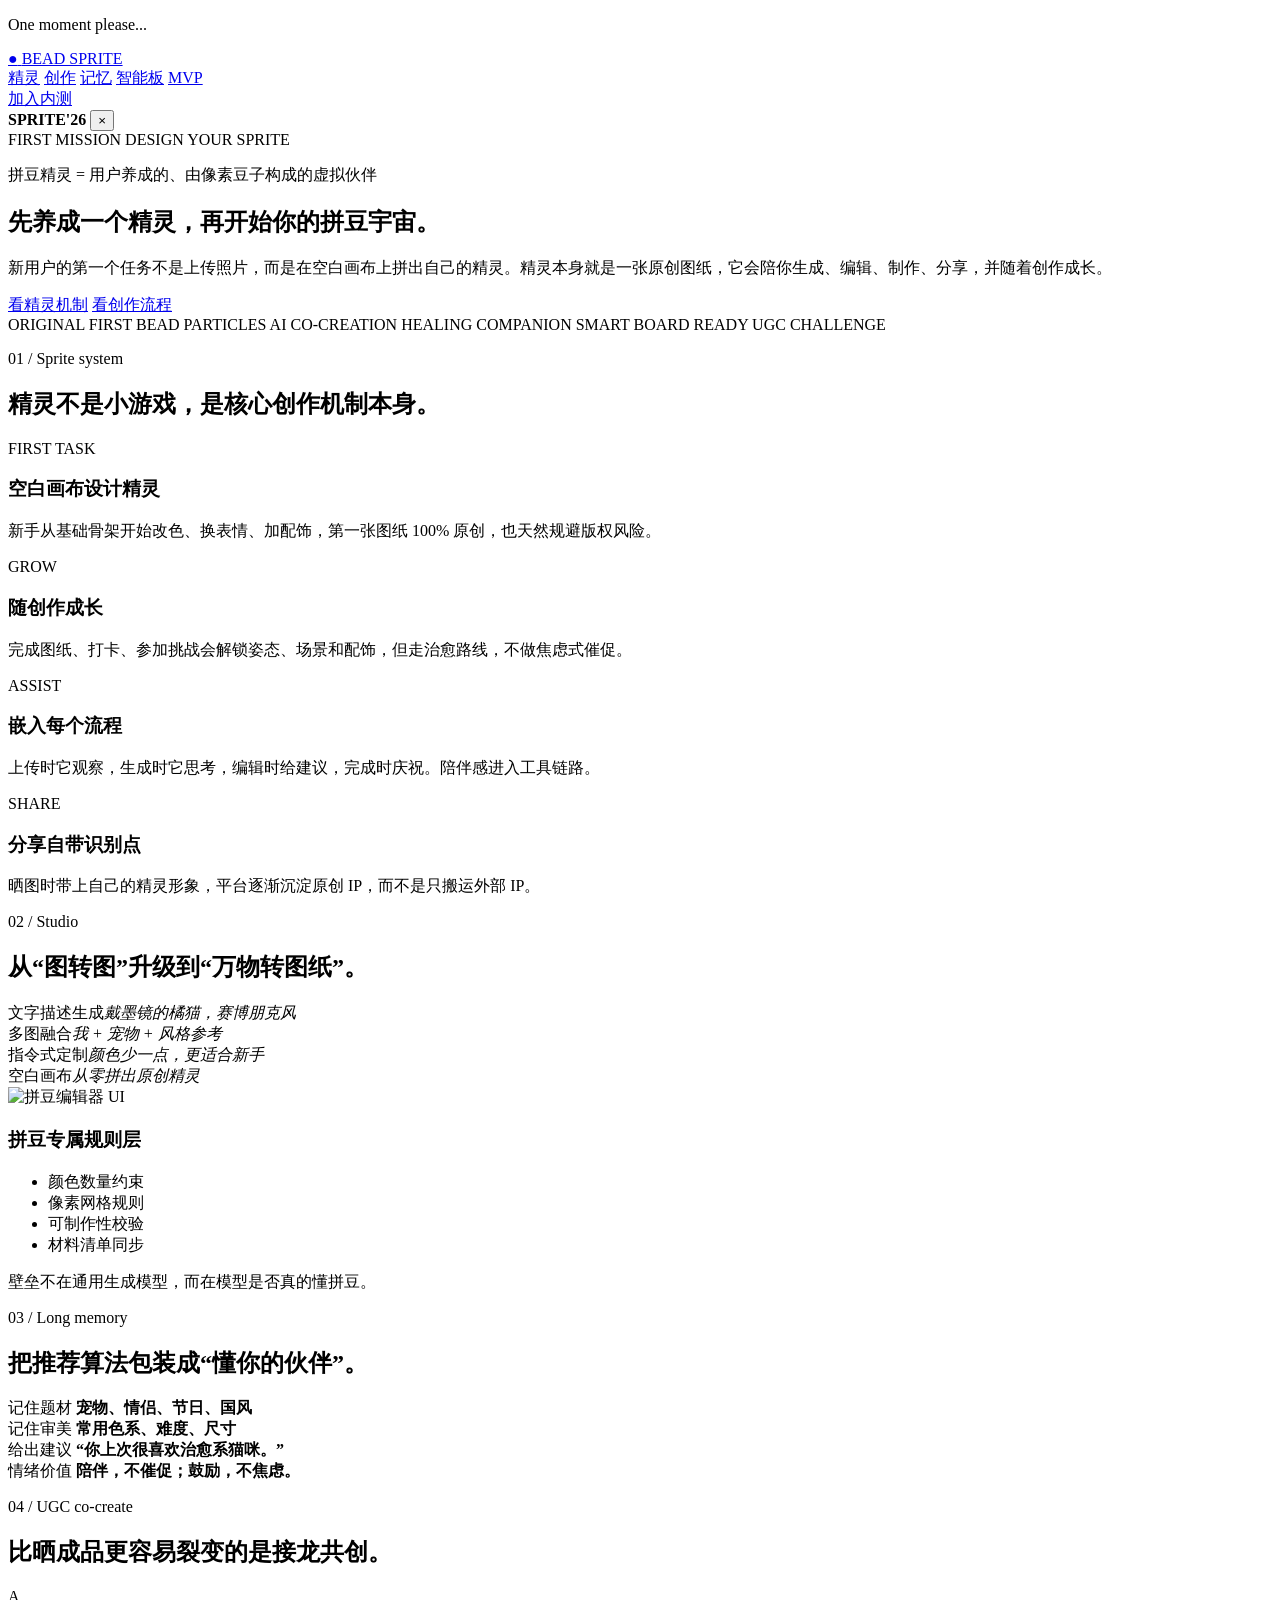
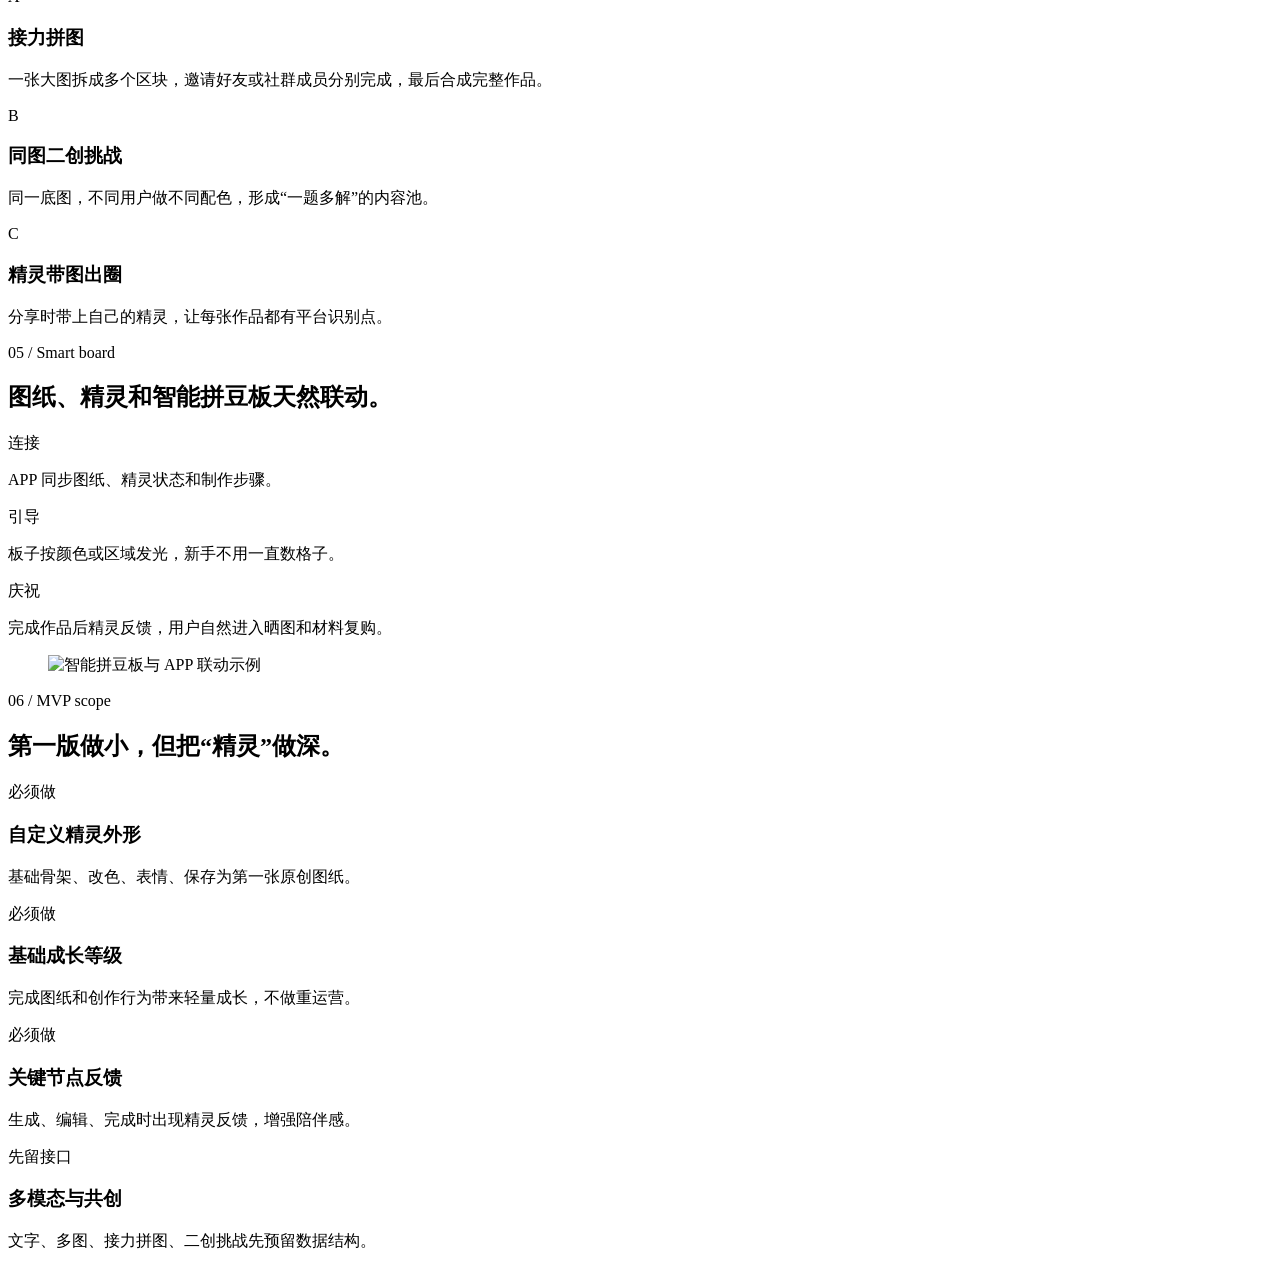
==== index.html @ 627ab657 "Update index.html" ====
<!doctype html>
<html lang="zh-CN">
<head>
  <meta charset="utf-8">
  <meta name="viewport" content="width=device-width, initial-scale=1">
  <title>拼豆精灵 | 你的第一张原创拼豆图纸</title>
  <meta name="description" content="拼豆精灵是一款把空白画布、AI 共创、图纸社区、智能拼豆板和材料清单连接起来的拼豆创作平台。">
  <link rel="stylesheet" href="styles.css">
  <script src="https://unpkg.com/lucide@latest/dist/umd/lucide.min.js" defer></script>
  <script src="app.js" defer></script>
</head>
<body>
  <div class="loader" id="loader" aria-hidden="true">
    <div class="loader-sprite" id="loaderSprite"></div>
    <p>One moment please...</p>
  </div>

  <div class="progress-bar" aria-hidden="true"></div>

  <header class="topbar">
    <a class="brand" href="#top" aria-label="拼豆精灵">
      <span class="brand-mark">●</span>
      <span>BEAD SPRITE</span>
    </a>
    <nav class="nav-links" aria-label="官网导航">
      <a href="#spirit">精灵</a>
      <a href="#studio">创作</a>
      <a href="#memory">记忆</a>
      <a href="#board">智能板</a>
      <a href="#launch">MVP</a>
    </nav>
    <a class="nav-cta" href="#launch">加入内测</a>
  </header>

  <main id="top">
    <section class="hero">
      <div class="bead-noise" aria-hidden="true"></div>
      <div class="hero-shell">
        <div class="event-card">
          <div class="event-top">
            <strong>SPRITE'26</strong>
            <button type="button" aria-label="关闭装饰卡片">×</button>
          </div>
          <div class="event-art">
            <div class="pixel-map" aria-hidden="true">
              <span class="b p1"></span><span class="b p2"></span><span class="b p3"></span>
              <span class="b p4"></span><span class="b p5"></span><span class="b p6"></span>
              <span class="b p7"></span><span class="b p8"></span><span class="b p9"></span>
            </div>
            <div class="hero-sprite" id="heroSprite" aria-label="拼豆精灵像素形象"></div>
          </div>
          <div class="event-meta">
            <span>FIRST MISSION</span>
            <i></i>
            <span>DESIGN YOUR SPRITE</span>
          </div>
        </div>

        <div class="hero-copy-wrap">
          <p class="eyebrow">拼豆精灵 = 用户养成的、由像素豆子构成的虚拟伙伴</p>
          <h1>先养成一个精灵，再开始你的拼豆宇宙。</h1>
          <p class="hero-copy">新用户的第一个任务不是上传照片，而是在空白画布上拼出自己的精灵。精灵本身就是一张原创图纸，它会陪你生成、编辑、制作、分享，并随着创作成长。</p>
          <div class="hero-actions">
            <a class="button primary" href="#spirit"><i data-lucide="sparkles"></i>看精灵机制</a>
            <a class="button ghost" href="#studio"><i data-lucide="paintbrush"></i>看创作流程</a>
          </div>
        </div>
      </div>
    </section>

    <section class="ticker" aria-label="核心定位">
      <div class="ticker-track">
        <span>ORIGINAL FIRST</span>
        <span>BEAD PARTICLES</span>
        <span>AI CO-CREATION</span>
        <span>HEALING COMPANION</span>
        <span>SMART BOARD READY</span>
        <span>UGC CHALLENGE</span>
      </div>
    </section>

    <section class="section spirit-section" id="spirit">
      <div class="section-head">
        <p class="kicker">01 / Sprite system</p>
        <h2>精灵不是小游戏，是核心创作机制本身。</h2>
      </div>
      <div class="spirit-grid">
        <article class="sprite-card big">
          <div class="card-label">FIRST TASK</div>
          <h3>空白画布设计精灵</h3>
          <p>新手从基础骨架开始改色、换表情、加配饰，第一张图纸 100% 原创，也天然规避版权风险。</p>
          <div class="mini-canvas">
            <div class="canvas-grid" id="canvasSprite"></div>
          </div>
        </article>
        <article class="sprite-card">
          <div class="card-label">GROW</div>
          <h3>随创作成长</h3>
          <p>完成图纸、打卡、参加挑战会解锁姿态、场景和配饰，但走治愈路线，不做焦虑式催促。</p>
        </article>
        <article class="sprite-card">
          <div class="card-label">ASSIST</div>
          <h3>嵌入每个流程</h3>
          <p>上传时它观察，生成时它思考，编辑时给建议，完成时庆祝。陪伴感进入工具链路。</p>
        </article>
        <article class="sprite-card dark">
          <div class="card-label">SHARE</div>
          <h3>分享自带识别点</h3>
          <p>晒图时带上自己的精灵形象，平台逐渐沉淀原创 IP，而不是只搬运外部 IP。</p>
        </article>
      </div>
    </section>

    <section class="section studio-section" id="studio">
      <div class="section-head">
        <p class="kicker">02 / Studio</p>
        <h2>从“图转图”升级到“万物转图纸”。</h2>
      </div>
      <div class="studio-layout">
        <div class="input-stack">
          <div class="input-chip active"><i data-lucide="type"></i><span>文字描述生成</span><em>戴墨镜的橘猫，赛博朋克风</em></div>
          <div class="input-chip"><i data-lucide="images"></i><span>多图融合</span><em>我 + 宠物 + 风格参考</em></div>
          <div class="input-chip"><i data-lucide="sliders-horizontal"></i><span>指令式定制</span><em>颜色少一点，更适合新手</em></div>
          <div class="input-chip"><i data-lucide="grid-3x3"></i><span>空白画布</span><em>从零拼出原创精灵</em></div>
        </div>
        <div class="studio-phone">
          <img src="assets/pindou_ui_03_editor.png" alt="拼豆编辑器 UI">
        </div>
        <div class="rule-panel">
          <h3>拼豆专属规则层</h3>
          <ul>
            <li>颜色数量约束</li>
            <li>像素网格规则</li>
            <li>可制作性校验</li>
            <li>材料清单同步</li>
          </ul>
          <p>壁垒不在通用生成模型，而在模型是否真的懂拼豆。</p>
        </div>
      </div>
    </section>

    <section class="section memory-section" id="memory">
      <div class="section-head">
        <p class="kicker">03 / Long memory</p>
        <h2>把推荐算法包装成“懂你的伙伴”。</h2>
      </div>
      <div class="memory-board">
        <div class="memory-card">
          <span>记住题材</span>
          <strong>宠物、情侣、节日、国风</strong>
        </div>
        <div class="memory-card">
          <span>记住审美</span>
          <strong>常用色系、难度、尺寸</strong>
        </div>
        <div class="memory-card">
          <span>给出建议</span>
          <strong>“你上次很喜欢治愈系猫咪。”</strong>
        </div>
        <div class="memory-card glow">
          <span>情绪价值</span>
          <strong>陪伴，不催促；鼓励，不焦虑。</strong>
        </div>
      </div>
    </section>

    <section class="section challenge-section">
      <div class="section-head">
        <p class="kicker">04 / UGC co-create</p>
        <h2>比晒成品更容易裂变的是接龙共创。</h2>
      </div>
      <div class="challenge-grid">
        <article>
          <div class="pixel-badge">A</div>
          <h3>接力拼图</h3>
          <p>一张大图拆成多个区块，邀请好友或社群成员分别完成，最后合成完整作品。</p>
        </article>
        <article>
          <div class="pixel-badge">B</div>
          <h3>同图二创挑战</h3>
          <p>同一底图，不同用户做不同配色，形成“一题多解”的内容池。</p>
        </article>
        <article>
          <div class="pixel-badge">C</div>
          <h3>精灵带图出圈</h3>
          <p>分享时带上自己的精灵，让每张作品都有平台识别点。</p>
        </article>
      </div>
    </section>

    <section class="section board-section" id="board">
      <div class="section-head">
        <p class="kicker">05 / Smart board</p>
        <h2>图纸、精灵和智能拼豆板天然联动。</h2>
      </div>
      <div class="board-layout">
        <div class="board-copy">
          <div class="board-step active"><span>连接</span><p>APP 同步图纸、精灵状态和制作步骤。</p></div>
          <div class="board-step"><span>引导</span><p>板子按颜色或区域发光，新手不用一直数格子。</p></div>
          <div class="board-step"><span>庆祝</span><p>完成作品后精灵反馈，用户自然进入晒图和材料复购。</p></div>
        </div>
        <figure class="board-visual">
          <img src="assets/pindou_ui_imagegen_1.png" alt="智能拼豆板与 APP 联动示例">
        </figure>
      </div>
    </section>

    <section class="section launch-section" id="launch">
      <div class="section-head">
        <p class="kicker">06 / MVP scope</p>
        <h2>第一版做小，但把“精灵”做深。</h2>
      </div>
      <div class="launch-grid">
        <article>
          <span>必须做</span>
          <h3>自定义精灵外形</h3>
          <p>基础骨架、改色、表情、保存为第一张原创图纸。</p>
        </article>
        <article>
          <span>必须做</span>
          <h3>基础成长等级</h3>
          <p>完成图纸和创作行为带来轻量成长，不做重运营。</p>
        </article>
        <article>
          <span>必须做</span>
          <h3>关键节点反馈</h3>
          <p>生成、编辑、完成时出现精灵反馈，增强陪伴感。</p>
        </article>
        <article>
          <span>先留接口</span>
          <h3>多模态与共创</h3>
          <p>文字、多图、接力拼图、二创挑战先预留数据结构。</p>
        </article>
      </div>
    </section>
  </main>
</body>
</html>
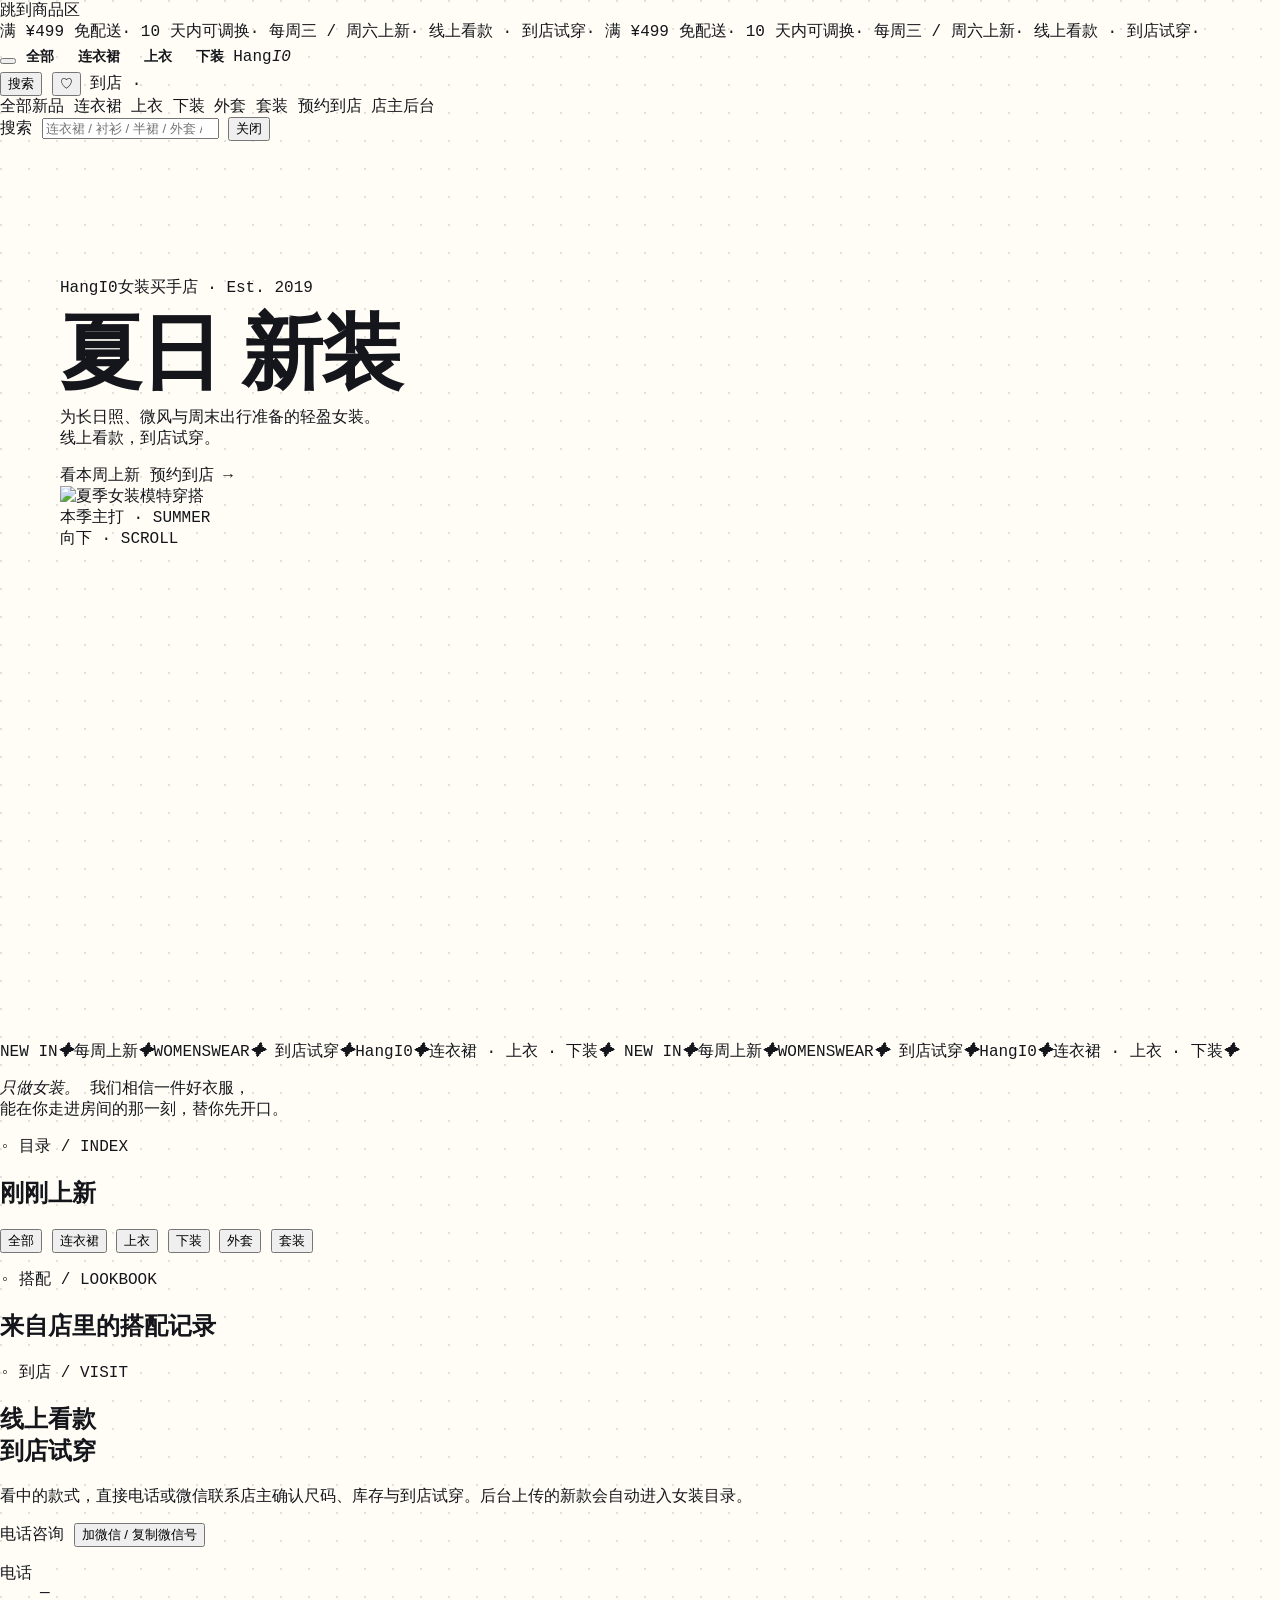
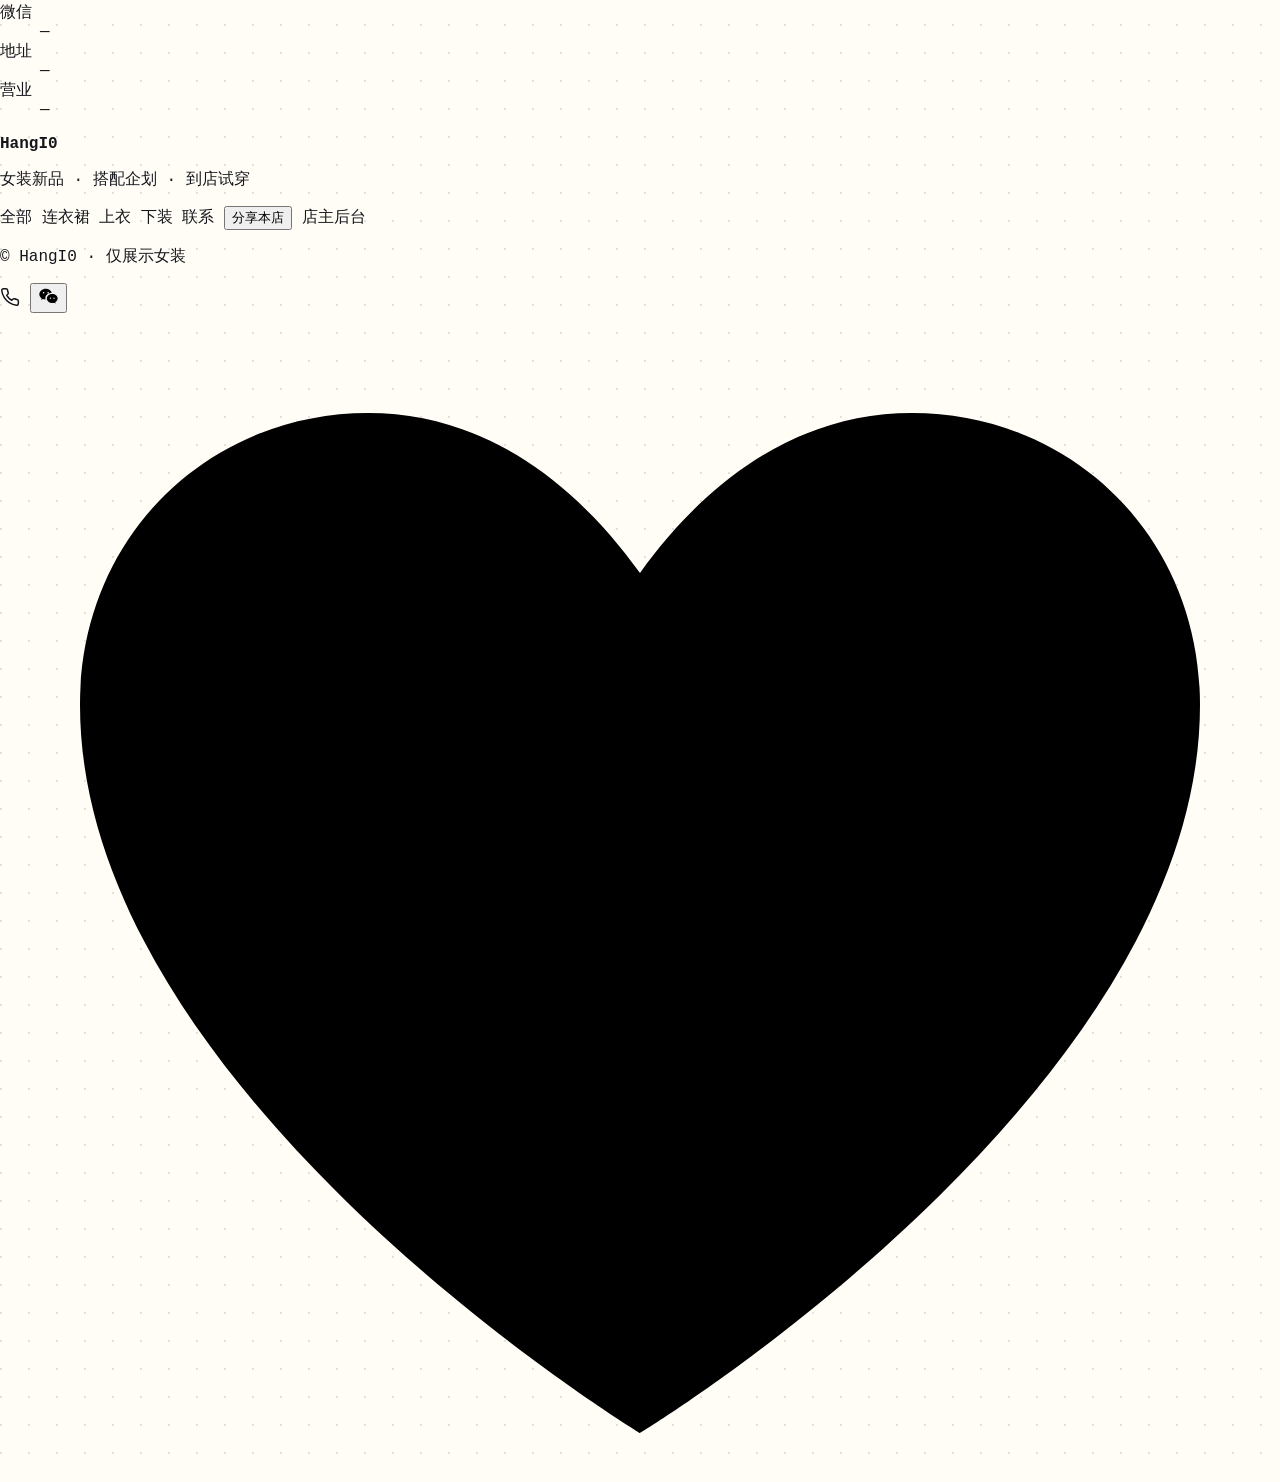
==== commit 2b6e809c: "Update index.html" ====
--- a/index.html
+++ b/index.html
@@ -1,238 +1,280 @@
 <!doctype html>
 <html lang="zh-CN">
-<head>
-  <meta charset="utf-8">
-  <meta name="viewport" content="width=device-width, initial-scale=1">
-  <title>拼豆精灵 | 你的第一张原创拼豆图纸</title>
-  <meta name="description" content="拼豆精灵是一款把空白画布、AI 共创、图纸社区、智能拼豆板和材料清单连接起来的拼豆创作平台。">
-  <link rel="stylesheet" href="styles.css">
-  <script src="https://unpkg.com/lucide@latest/dist/umd/lucide.min.js" defer></script>
-  <script src="app.js" defer></script>
-</head>
-<body>
-  <div class="loader" id="loader" aria-hidden="true">
-    <div class="loader-sprite" id="loaderSprite"></div>
-    <p>One moment please...</p>
-  </div>
-
-  <div class="progress-bar" aria-hidden="true"></div>
-
-  <header class="topbar">
-    <a class="brand" href="#top" aria-label="拼豆精灵">
-      <span class="brand-mark">●</span>
-      <span>BEAD SPRITE</span>
-    </a>
-    <nav class="nav-links" aria-label="官网导航">
-      <a href="#spirit">精灵</a>
-      <a href="#studio">创作</a>
-      <a href="#memory">记忆</a>
-      <a href="#board">智能板</a>
-      <a href="#launch">MVP</a>
+  <head>
+    <meta charset="UTF-8" />
+    <meta name="viewport" content="width=device-width, initial-scale=1.0" />
+    <meta name="description" content="HangI0 女装买手店 —— 线上看款、到店试穿。每周上新连衣裙、上衣、下装、外套与套装。" />
+    <meta name="theme-color" content="#16130E" />
+    <title>HangI0 — 女装 · 每周上新</title>
+
+    <!-- 社交分享卡（微信/朋友圈/其他分享时显示标题图） -->
+    <meta property="og:type" content="website" />
+    <meta property="og:title" content="HangI0 — 女装 · 每周上新" />
+    <meta property="og:description" content="HangI0 女装买手店 —— 线上看款、到店试穿。每周上新连衣裙、上衣、下装、外套与套装。" />
+    <meta property="og:image" content="https://images.unsplash.com/photo-1490481651871-ab68de25d43d?auto=format&fit=crop&w=1200&q=85" />
+    <meta name="twitter:card" content="summary_large_image" />
+
+    <!-- 临时 favicon（等真实 logo 到手再替换） -->
+    <link rel="icon" href="data:image/svg+xml,%3Csvg xmlns='http://www.w3.org/2000/svg' viewBox='0 0 32 32'%3E%3Crect width='32' height='32' rx='7' fill='%23b0553a'/%3E%3Ctext x='16' y='22' font-family='Georgia,serif' font-size='18' fill='%23f4f0e7' text-anchor='middle'%3EH%3C/text%3E%3C/svg%3E" />
+
+    <link rel="preconnect" href="https://images.unsplash.com" />
+    <link rel="preconnect" href="https://xeezfiazvuqjtjsghaqs.supabase.co" />
+    <link rel="preconnect" href="https://fonts.googleapis.com" />
+    <link rel="preconnect" href="https://fonts.gstatic.com" crossorigin />
+    <link
+      href="https://fonts.googleapis.com/css2?family=Fraunces:ital,opsz,wght@0,9..144,300..900;1,9..144,300..600&family=Noto+Sans+SC:wght@300;400;500;700&family=Noto+Serif+SC:wght@400;500;600;700;900&display=swap"
+      rel="stylesheet"
+    />
+    <link rel="stylesheet" href="./styles.css" />
+
+    <script src="https://unpkg.com/@supabase/supabase-js@2"></script>
+    <script src="./config.js"></script>
+  </head>
+  <body>
+    <a class="skip-link" href="#index">跳到商品区</a>
+
+    <!-- 顶部公告 -->
+    <div class="announce" role="note">
+      <div class="announce-track" data-announce-track aria-hidden="true">
+        <span>满 ¥499 免配送</span><span>·</span>
+        <span>10 天内可调换</span><span>·</span>
+        <span>每周三 / 周六上新</span><span>·</span>
+        <span>线上看款 · 到店试穿</span><span>·</span>
+        <span>满 ¥499 免配送</span><span>·</span>
+        <span>10 天内可调换</span><span>·</span>
+        <span>每周三 / 周六上新</span><span>·</span>
+        <span>线上看款 · 到店试穿</span><span>·</span>
+      </div>
+    </div>
+
+    <!-- 顶部导航 -->
+    <header class="nav" data-header>
+      <button class="nav-burger" type="button" data-menu-toggle aria-label="打开菜单">
+        <span></span><span></span>
+      </button>
+
+      <nav class="nav-links left" aria-label="女装分类">
+        <a href="#index" data-nav-filter="all">全部</a>
+        <a href="#index" data-nav-filter="dress">连衣裙</a>
+        <a href="#index" data-nav-filter="daily">上衣</a>
+        <a href="#index" data-nav-filter="bottom">下装</a>
+      </nav>
+
+      <a class="nav-brand" href="#top" aria-label="HangI0 首页">
+        <!-- 有 logo 图片时，把下面整个 brand-word 换成：<img src="./logo.svg" alt="HangI0" class="brand-logo" /> -->
+        <span class="brand-word">Hang<em>I0</em></span>
+      </a>
+
+      <div class="nav-actions">
+        <button class="nav-icon" type="button" data-search-toggle aria-label="搜索款式">搜索</button>
+        <button class="nav-icon wish" type="button" data-wishlist-open aria-label="心愿单">♡<span class="wish-count" data-wish-count></span></button>
+        <a class="nav-icon strong" href="#visit">到店</a>
+        <a class="nav-icon" href="./admin.html" aria-label="店主后台" title="店主后台">·</a>
+      </div>
+    </header>
+
+    <!-- 手机菜单 -->
+    <nav class="mobile-menu" data-mobile-menu aria-label="手机菜单">
+      <a href="#index" data-nav-filter="all">全部新品</a>
+      <a href="#index" data-nav-filter="dress">连衣裙</a>
+      <a href="#index" data-nav-filter="daily">上衣</a>
+      <a href="#index" data-nav-filter="bottom">下装</a>
+      <a href="#index" data-nav-filter="outerwear">外套</a>
+      <a href="#index" data-nav-filter="set">套装</a>
+      <a href="#visit">预约到店</a>
+      <a href="./admin.html">店主后台</a>
     </nav>
-    <a class="nav-cta" href="#launch">加入内测</a>
-  </header>
-
-  <main id="top">
-    <section class="hero">
-      <div class="bead-noise" aria-hidden="true"></div>
-      <div class="hero-shell">
-        <div class="event-card">
-          <div class="event-top">
-            <strong>SPRITE'26</strong>
-            <button type="button" aria-label="关闭装饰卡片">×</button>
-          </div>
-          <div class="event-art">
-            <div class="pixel-map" aria-hidden="true">
-              <span class="b p1"></span><span class="b p2"></span><span class="b p3"></span>
-              <span class="b p4"></span><span class="b p5"></span><span class="b p6"></span>
-              <span class="b p7"></span><span class="b p8"></span><span class="b p9"></span>
+
+    <!-- 搜索面板 -->
+    <div class="search-layer" data-search-panel>
+      <div class="search-inner">
+        <label>
+          <span>搜索</span>
+          <input type="search" placeholder="连衣裙 / 衬衫 / 半裙 / 外套 / 套装…" data-search-input />
+        </label>
+        <button class="search-close" type="button" data-search-toggle aria-label="关闭搜索">关闭</button>
+      </div>
+    </div>
+
+    <main id="top">
+      <!-- HERO -->
+      <section class="hero" aria-label="女装主视觉">
+        <div class="hero-type">
+          <p class="hero-kicker"><span>HangI0</span><span>女装买手店 · Est. 2019</span></p>
+          <h1 class="hero-title">
+            <span class="line" data-hero-line1>夏日</span>
+            <span class="line italic" data-hero-line2>新装</span>
+          </h1>
+          <p class="hero-sub" data-hero-sub>为长日照、微风与周末出行准备的轻盈女装。<br />线上看款，到店试穿。</p>
+          <div class="hero-cta">
+            <a class="btn solid" href="#index">看本周上新</a>
+            <a class="btn line" href="#visit">预约到店 →</a>
+          </div>
+        </div>
+        <div class="hero-media" data-parallax>
+          <img
+            data-hero-image
+            src="https://images.unsplash.com/photo-1490481651871-ab68de25d43d?auto=format&fit=crop&w=1400&q=85"
+            alt="夏季女装模特穿搭"
+          />
+          <span class="hero-tag">本季主打 · SUMMER</span>
+        </div>
+        <a class="hero-scroll" href="#index" aria-label="向下滚动">向下 · SCROLL</a>
+      </section>
+
+      <!-- 跑马灯 -->
+      <div class="marquee" aria-hidden="true">
+        <div class="marquee-track">
+          <span>NEW IN</span><i>✦</i><span>每周上新</span><i>✦</i><span>WOMENSWEAR</span><i>✦</i>
+          <span>到店试穿</span><i>✦</i><span>HangI0</span><i>✦</i><span>连衣裙 · 上衣 · 下装</span><i>✦</i>
+          <span>NEW IN</span><i>✦</i><span>每周上新</span><i>✦</i><span>WOMENSWEAR</span><i>✦</i>
+          <span>到店试穿</span><i>✦</i><span>HangI0</span><i>✦</i><span>连衣裙 · 上衣 · 下装</span><i>✦</i>
+        </div>
+      </div>
+
+      <!-- 宣言 -->
+      <section class="manifesto" data-reveal>
+        <p>
+          <em>只做女装。</em> 我们相信一件好衣服，<br class="br-desktop" />
+          能在你走进房间的那一刻，替你先开口。
+        </p>
+      </section>
+
+      <!-- 精选 FEATURE -->
+      <section class="feature" id="feature" aria-label="本周精选" data-feature></section>
+
+      <!-- 商品索引 -->
+      <section class="collection" id="index" aria-labelledby="index-title">
+        <div class="collection-head" data-reveal>
+          <div class="collection-title">
+            <span class="idx">◦ 目录 / INDEX</span>
+            <h2 id="index-title">刚刚上新</h2>
+          </div>
+          <div class="filter-bar" role="tablist" aria-label="款式分类">
+            <button class="filter active" type="button" data-filter="all">全部</button>
+            <button class="filter" type="button" data-filter="dress">连衣裙</button>
+            <button class="filter" type="button" data-filter="daily">上衣</button>
+            <button class="filter" type="button" data-filter="bottom">下装</button>
+            <button class="filter" type="button" data-filter="outerwear">外套</button>
+            <button class="filter" type="button" data-filter="set">套装</button>
+          </div>
+        </div>
+
+        <div class="product-grid" data-product-grid aria-live="polite"></div>
+        <p class="collection-count" data-count-label></p>
+      </section>
+
+      <!-- Lookbook 拼贴 -->
+      <section class="lookbook" id="lookbook" aria-label="搭配记录">
+        <div class="lookbook-head" data-reveal>
+          <span class="idx">◦ 搭配 / LOOKBOOK</span>
+          <h2>来自店里的搭配记录</h2>
+        </div>
+        <div class="lookbook-grid" data-lookbook-grid aria-live="polite"></div>
+      </section>
+
+      <!-- 到店 -->
+      <section class="visit" id="visit">
+        <div class="visit-inner" data-reveal>
+          <span class="idx light">◦ 到店 / VISIT</span>
+          <h2>线上看款<br />到店试穿</h2>
+          <p>看中的款式，直接电话或微信联系店主确认尺码、库存与到店试穿。后台上传的新款会自动进入女装目录。</p>
+          <div class="visit-actions">
+            <a class="btn solid light" data-visit-phone href="tel:">电话咨询</a>
+            <button class="btn line light" type="button" data-visit-wechat>加微信 / 复制微信号</button>
+          </div>
+          <div class="wechat-card" data-wechat-card hidden>
+            <div class="wechat-card-info">
+              <span>店主微信号</span>
+              <strong data-wechat-id></strong>
+              <button class="mini-btn" type="button" data-copy-wechat>复制微信号</button>
             </div>
-            <div class="hero-sprite" id="heroSprite" aria-label="拼豆精灵像素形象"></div>
-          </div>
-          <div class="event-meta">
-            <span>FIRST MISSION</span>
-            <i></i>
-            <span>DESIGN YOUR SPRITE</span>
-          </div>
-        </div>
-
-        <div class="hero-copy-wrap">
-          <p class="eyebrow">拼豆精灵 = 用户养成的、由像素豆子构成的虚拟伙伴</p>
-          <h1>先养成一个精灵，再开始你的拼豆宇宙。</h1>
-          <p class="hero-copy">新用户的第一个任务不是上传照片，而是在空白画布上拼出自己的精灵。精灵本身就是一张原创图纸，它会陪你生成、编辑、制作、分享，并随着创作成长。</p>
-          <div class="hero-actions">
-            <a class="button primary" href="#spirit"><i data-lucide="sparkles"></i>看精灵机制</a>
-            <a class="button ghost" href="#studio"><i data-lucide="paintbrush"></i>看创作流程</a>
-          </div>
-        </div>
-      </div>
-    </section>
-
-    <section class="ticker" aria-label="核心定位">
-      <div class="ticker-track">
-        <span>ORIGINAL FIRST</span>
-        <span>BEAD PARTICLES</span>
-        <span>AI CO-CREATION</span>
-        <span>HEALING COMPANION</span>
-        <span>SMART BOARD READY</span>
-        <span>UGC CHALLENGE</span>
-      </div>
-    </section>
-
-    <section class="section spirit-section" id="spirit">
-      <div class="section-head">
-        <p class="kicker">01 / Sprite system</p>
-        <h2>精灵不是小游戏，是核心创作机制本身。</h2>
-      </div>
-      <div class="spirit-grid">
-        <article class="sprite-card big">
-          <div class="card-label">FIRST TASK</div>
-          <h3>空白画布设计精灵</h3>
-          <p>新手从基础骨架开始改色、换表情、加配饰，第一张图纸 100% 原创，也天然规避版权风险。</p>
-          <div class="mini-canvas">
-            <div class="canvas-grid" id="canvasSprite"></div>
-          </div>
-        </article>
-        <article class="sprite-card">
-          <div class="card-label">GROW</div>
-          <h3>随创作成长</h3>
-          <p>完成图纸、打卡、参加挑战会解锁姿态、场景和配饰，但走治愈路线，不做焦虑式催促。</p>
-        </article>
-        <article class="sprite-card">
-          <div class="card-label">ASSIST</div>
-          <h3>嵌入每个流程</h3>
-          <p>上传时它观察，生成时它思考，编辑时给建议，完成时庆祝。陪伴感进入工具链路。</p>
-        </article>
-        <article class="sprite-card dark">
-          <div class="card-label">SHARE</div>
-          <h3>分享自带识别点</h3>
-          <p>晒图时带上自己的精灵形象，平台逐渐沉淀原创 IP，而不是只搬运外部 IP。</p>
-        </article>
-      </div>
-    </section>
-
-    <section class="section studio-section" id="studio">
-      <div class="section-head">
-        <p class="kicker">02 / Studio</p>
-        <h2>从“图转图”升级到“万物转图纸”。</h2>
-      </div>
-      <div class="studio-layout">
-        <div class="input-stack">
-          <div class="input-chip active"><i data-lucide="type"></i><span>文字描述生成</span><em>戴墨镜的橘猫，赛博朋克风</em></div>
-          <div class="input-chip"><i data-lucide="images"></i><span>多图融合</span><em>我 + 宠物 + 风格参考</em></div>
-          <div class="input-chip"><i data-lucide="sliders-horizontal"></i><span>指令式定制</span><em>颜色少一点，更适合新手</em></div>
-          <div class="input-chip"><i data-lucide="grid-3x3"></i><span>空白画布</span><em>从零拼出原创精灵</em></div>
-        </div>
-        <div class="studio-phone">
-          <img src="assets/pindou_ui_03_editor.png" alt="拼豆编辑器 UI">
-        </div>
-        <div class="rule-panel">
-          <h3>拼豆专属规则层</h3>
-          <ul>
-            <li>颜色数量约束</li>
-            <li>像素网格规则</li>
-            <li>可制作性校验</li>
-            <li>材料清单同步</li>
-          </ul>
-          <p>壁垒不在通用生成模型，而在模型是否真的懂拼豆。</p>
-        </div>
-      </div>
-    </section>
-
-    <section class="section memory-section" id="memory">
-      <div class="section-head">
-        <p class="kicker">03 / Long memory</p>
-        <h2>把推荐算法包装成“懂你的伙伴”。</h2>
-      </div>
-      <div class="memory-board">
-        <div class="memory-card">
-          <span>记住题材</span>
-          <strong>宠物、情侣、节日、国风</strong>
-        </div>
-        <div class="memory-card">
-          <span>记住审美</span>
-          <strong>常用色系、难度、尺寸</strong>
-        </div>
-        <div class="memory-card">
-          <span>给出建议</span>
-          <strong>“你上次很喜欢治愈系猫咪。”</strong>
-        </div>
-        <div class="memory-card glow">
-          <span>情绪价值</span>
-          <strong>陪伴，不催促；鼓励，不焦虑。</strong>
-        </div>
-      </div>
-    </section>
-
-    <section class="section challenge-section">
-      <div class="section-head">
-        <p class="kicker">04 / UGC co-create</p>
-        <h2>比晒成品更容易裂变的是接龙共创。</h2>
-      </div>
-      <div class="challenge-grid">
-        <article>
-          <div class="pixel-badge">A</div>
-          <h3>接力拼图</h3>
-          <p>一张大图拆成多个区块，邀请好友或社群成员分别完成，最后合成完整作品。</p>
-        </article>
-        <article>
-          <div class="pixel-badge">B</div>
-          <h3>同图二创挑战</h3>
-          <p>同一底图，不同用户做不同配色，形成“一题多解”的内容池。</p>
-        </article>
-        <article>
-          <div class="pixel-badge">C</div>
-          <h3>精灵带图出圈</h3>
-          <p>分享时带上自己的精灵，让每张作品都有平台识别点。</p>
-        </article>
-      </div>
-    </section>
-
-    <section class="section board-section" id="board">
-      <div class="section-head">
-        <p class="kicker">05 / Smart board</p>
-        <h2>图纸、精灵和智能拼豆板天然联动。</h2>
-      </div>
-      <div class="board-layout">
-        <div class="board-copy">
-          <div class="board-step active"><span>连接</span><p>APP 同步图纸、精灵状态和制作步骤。</p></div>
-          <div class="board-step"><span>引导</span><p>板子按颜色或区域发光，新手不用一直数格子。</p></div>
-          <div class="board-step"><span>庆祝</span><p>完成作品后精灵反馈，用户自然进入晒图和材料复购。</p></div>
-        </div>
-        <figure class="board-visual">
-          <img src="assets/pindou_ui_imagegen_1.png" alt="智能拼豆板与 APP 联动示例">
-        </figure>
-      </div>
-    </section>
-
-    <section class="section launch-section" id="launch">
-      <div class="section-head">
-        <p class="kicker">06 / MVP scope</p>
-        <h2>第一版做小，但把“精灵”做深。</h2>
-      </div>
-      <div class="launch-grid">
-        <article>
-          <span>必须做</span>
-          <h3>自定义精灵外形</h3>
-          <p>基础骨架、改色、表情、保存为第一张原创图纸。</p>
-        </article>
-        <article>
-          <span>必须做</span>
-          <h3>基础成长等级</h3>
-          <p>完成图纸和创作行为带来轻量成长，不做重运营。</p>
-        </article>
-        <article>
-          <span>必须做</span>
-          <h3>关键节点反馈</h3>
-          <p>生成、编辑、完成时出现精灵反馈，增强陪伴感。</p>
-        </article>
-        <article>
-          <span>先留接口</span>
-          <h3>多模态与共创</h3>
-          <p>文字、多图、接力拼图、二创挑战先预留数据结构。</p>
-        </article>
-      </div>
-    </section>
-  </main>
-</body>
+            <img class="wechat-card-qr" data-wechat-qr alt="微信二维码" hidden />
+          </div>
+          <dl class="visit-meta">
+            <div><dt>电话</dt><dd data-meta-phone>—</dd></div>
+            <div><dt>微信</dt><dd data-meta-wechat>—</dd></div>
+            <div><dt>地址</dt><dd data-meta-address>—</dd></div>
+            <div><dt>营业</dt><dd data-meta-hours>—</dd></div>
+          </dl>
+        </div>
+      </section>
+    </main>
+
+    <footer class="site-footer">
+      <div class="foot-brand">
+        <strong>HangI0</strong>
+        <p>女装新品 · 搭配企划 · 到店试穿</p>
+      </div>
+      <nav class="foot-nav" aria-label="页脚链接">
+        <a href="#index" data-nav-filter="all">全部</a>
+        <a href="#index" data-nav-filter="dress">连衣裙</a>
+        <a href="#index" data-nav-filter="daily">上衣</a>
+        <a href="#index" data-nav-filter="bottom">下装</a>
+        <a href="#visit">联系</a>
+        <button class="foot-share" type="button" data-store-share>分享本店</button>
+        <a href="./admin.html">店主后台</a>
+      </nav>
+      <p class="foot-copy">© <span data-year></span> HangI0 · 仅展示女装</p>
+    </footer>
+
+    <!-- 商品详情弹窗 -->
+    <dialog class="product-dialog" data-product-dialog>
+      <button class="dialog-close" type="button" data-dialog-close aria-label="关闭">关闭 ✕</button>
+      <div data-dialog-content></div>
+    </dialog>
+
+    <!-- 穿搭详情弹窗 -->
+    <dialog class="product-dialog outfit-dialog" data-outfit-dialog>
+      <button class="dialog-close" type="button" data-outfit-close aria-label="关闭">关闭 ✕</button>
+      <div data-outfit-content></div>
+    </dialog>
+
+    <!-- 心愿单弹窗 -->
+    <dialog class="product-dialog wishlist-dialog" data-wishlist-dialog>
+      <button class="dialog-close" type="button" data-wishlist-close aria-label="关闭">关闭 ✕</button>
+      <div class="wishlist-head"><span class="idx">◦ 收藏 / WISHLIST</span><h3>我的心愿单</h3></div>
+      <div data-wishlist-content></div>
+    </dialog>
+
+    <!-- 分享弹窗 -->
+    <dialog class="product-dialog share-dialog" data-share-dialog>
+      <button class="dialog-close" type="button" data-share-close aria-label="关闭">关闭 ✕</button>
+      <div class="share-inner">
+        <span class="idx">◦ 分享 / SHARE</span>
+        <h3 data-share-title>分享</h3>
+        <button class="btn solid share-native" type="button" data-share-native hidden>分享给微信 / 朋友圈 / 更多…</button>
+        <button class="btn line" type="button" data-share-copy>复制链接</button>
+        <div class="share-qr" data-share-qr aria-label="二维码"></div>
+        <p class="share-hint">复制链接后在微信粘贴发送；或让好友扫描二维码直接打开这一页。</p>
+      </div>
+    </dialog>
+
+    <!-- 浮动联系快捷入口 -->
+    <div class="fab" data-fab>
+      <div class="fab-wechat-pop" data-fab-pop hidden>
+        <p>店主微信号</p>
+        <strong data-fab-wechat-id></strong>
+        <button class="mini-btn" type="button" data-copy-wechat>复制微信号</button>
+        <img data-fab-wechat-qr alt="微信二维码" hidden />
+      </div>
+      <a class="fab-btn phone" data-fab-phone href="tel:" aria-label="电话联系店主">
+        <svg viewBox="0 0 24 24" width="20" height="20" fill="none" stroke="currentColor" stroke-width="1.8" stroke-linecap="round" stroke-linejoin="round"><path d="M22 16.92v3a2 2 0 0 1-2.18 2 19.79 19.79 0 0 1-8.63-3.07 19.5 19.5 0 0 1-6-6 19.79 19.79 0 0 1-3.07-8.67A2 2 0 0 1 4.11 2h3a2 2 0 0 1 2 1.72c.13.96.36 1.9.7 2.81a2 2 0 0 1-.45 2.11L8.09 9.91a16 16 0 0 0 6 6l1.27-1.27a2 2 0 0 1 2.11-.45c.9.34 1.85.57 2.81.7A2 2 0 0 1 22 16.92z"/></svg>
+      </a>
+      <button class="fab-btn wechat" type="button" data-fab-wechat aria-label="微信联系店主">
+        <svg viewBox="0 0 24 24" width="21" height="21" fill="currentColor"><path d="M9 3C4.9 3 1.5 5.9 1.5 9.4c0 1.9 1 3.6 2.7 4.8L3.4 16l2.2-1.1c.8.2 1.6.4 2.5.4h.5a5.4 5.4 0 0 1-.2-1.5c0-3.2 3-5.7 6.8-5.7h.4C15.2 5 12.4 3 9 3zm-2.6 3.8a.95.95 0 1 1 0 1.9.95.95 0 0 1 0-1.9zm5.2 0a.95.95 0 1 1 0 1.9.95.95 0 0 1 0-1.9z"/><path d="M22.5 14.2c0-2.9-2.8-5.2-6.2-5.2s-6.2 2.3-6.2 5.2 2.8 5.2 6.2 5.2c.7 0 1.4-.1 2-.3l1.9.9-.5-1.6c1.7-1 2.8-2.5 2.8-4.2zm-8.2-1.1a.8.8 0 1 1 0 1.6.8.8 0 0 1 0-1.6zm4 0a.8.8 0 1 1 0 1.6.8.8 0 0 1 0-1.6z"/></svg>
+      </button>
+    </div>
+
+    <!-- 提示 toast -->
+    <div class="toast" data-toast hidden></div>
+
+    <!-- 定制光标 -->
+    <div class="cursor" data-cursor aria-hidden="true">
+      <svg class="cursor-heart" viewBox="0 0 32 29" aria-hidden="true"><path d="M16 28C16 28 2 19.5 2 9.8 2 5.5 5.3 2.5 9.2 2.5c2.7 0 5 1.5 6.8 4 1.8-2.5 4.1-4 6.8-4C26.7 2.5 30 5.5 30 9.8 30 19.5 16 28 16 28z"/></svg>
+      <span data-cursor-label></span>
+    </div>
+
+    <script src="./app.js?v=trend-1"></script>
+  </body>
 </html>
--- a/styles.css
+++ b/styles.css
@@ -0,0 +1,762 @@
+:root {
+  --ink: #15161c;
+  --paper: #fffdf6;
+  --panel: #f4f1e7;
+  --line: #24252d;
+  --muted: #6d6f79;
+  --orange: #ff7900;
+  --green: #00a36c;
+  --blue: #1688ff;
+  --purple: #8b5cf6;
+  --pink: #ff6aa8;
+  --yellow: #d6b800;
+  --bead-shadow: inset -2px -2px 0 rgba(0, 0, 0, .22), inset 2px 2px 0 rgba(255, 255, 255, .48);
+}
+
+* {
+  box-sizing: border-box;
+}
+
+html {
+  scroll-behavior: smooth;
+}
+
+body {
+  margin: 0;
+  color: var(--ink);
+  background:
+    radial-gradient(circle at 1px 1px, rgba(21, 22, 28, .12) 1px, transparent 1px) 0 0 / 28px 28px,
+    var(--paper);
+  font-family: "IBM Plex Mono", "SFMono-Regular", "Cascadia Mono", "Microsoft YaHei", monospace;
+}
+
+img {
+  display: block;
+  max-width: 100%;
+}
+
+a {
+  color: inherit;
+  text-decoration: none;
+}
+
+.loader {
+  position: fixed;
+  z-index: 100;
+  inset: 0;
+  display: grid;
+  place-content: center;
+  gap: 18px;
+  background: #fff;
+  color: #24324b;
+  transition: opacity 320ms ease, visibility 320ms ease;
+}
+
+.loader.done {
+  opacity: 0;
+  visibility: hidden;
+}
+
+.loader p {
+  margin: 0;
+  text-align: center;
+}
+
+.loader-sprite,
+.hero-sprite,
+.canvas-grid {
+  display: grid;
+  grid-template-columns: repeat(14, 14px);
+  grid-auto-rows: 14px;
+  gap: 2px;
+  width: max-content;
+}
+
+.hero-sprite {
+  grid-template-columns: repeat(14, 20px);
+  grid-auto-rows: 20px;
+  gap: 3px;
+}
+
+.canvas-grid {
+  grid-template-columns: repeat(14, 16px);
+  grid-auto-rows: 16px;
+}
+
+.dot {
+  width: 100%;
+  height: 100%;
+  border-radius: 50%;
+  background: transparent;
+}
+
+.dot.on {
+  background: var(--c, #111);
+  box-shadow: var(--bead-shadow);
+}
+
+.progress-bar {
+  position: fixed;
+  z-index: 80;
+  top: 0;
+  left: 0;
+  width: 0%;
+  height: 6px;
+  background: linear-gradient(90deg, var(--orange), var(--green), var(--blue), var(--purple));
+}
+
+.topbar {
+  position: fixed;
+  z-index: 70;
+  top: 14px;
+  left: 50%;
+  width: min(1120px, calc(100% - 28px));
+  transform: translateX(-50%);
+  display: flex;
+  align-items: center;
+  justify-content: space-between;
+  gap: 18px;
+  min-height: 58px;
+  padding: 8px 10px;
+  border: 2px solid var(--line);
+  border-radius: 0;
+  background: rgba(255, 253, 246, .86);
+  backdrop-filter: blur(16px);
+  box-shadow: 8px 8px 0 rgba(21, 22, 28, .16);
+}
+
+.brand,
+.nav-links,
+.nav-cta,
+.button,
+.input-chip,
+.clean-link {
+  display: inline-flex;
+  align-items: center;
+}
+
+.brand {
+  gap: 10px;
+  font-weight: 900;
+}
+
+.brand-mark {
+  display: grid;
+  width: 34px;
+  height: 34px;
+  place-items: center;
+  border: 2px solid var(--line);
+  background: var(--orange);
+  color: #fff;
+  box-shadow: var(--bead-shadow);
+  border-radius: 50%;
+}
+
+.nav-links {
+  gap: 24px;
+  font-size: 14px;
+  font-weight: 800;
+}
+
+.nav-links a {
+  padding: 6px 0;
+}
+
+.nav-links a:hover {
+  color: var(--orange);
+}
+
+.nav-cta {
+  min-height: 38px;
+  padding: 0 16px;
+  border: 2px solid var(--line);
+  background: var(--ink);
+  color: #fff;
+  font-size: 14px;
+  font-weight: 900;
+}
+
+.hero {
+  position: relative;
+  min-height: 100vh;
+  overflow: hidden;
+  padding: 120px max(18px, calc((100vw - 1160px) / 2)) 74px;
+}
+
+.bead-noise {
+  position: absolute;
+  inset: 0;
+  pointer-events: none;
+  background:
+    linear-gradient(90deg, transparent 0 72%, rgba(22, 136, 255, .12) 72% 78%, transparent 78%),
+    linear-gradient(0deg, transparent 0 78%, rgba(255, 121, 0, .12) 78% 84%, transparent 84%);
+}
+
+.hero-shell {
+  position: relative;
+  z-index: 1;
+  display: grid;
+  grid-template-columns: 390px 1fr;
+  gap: 54px;
+  align-items: center;
+  min-height: calc(100vh - 194px);
+}
+
+.event-card {
+  border: 2px solid var(--line);
+  background: #fff;
+  box-shadow: 12px 12px 0 var(--line);
+}
+
+.event-top {
+  display: flex;
+  align-items: center;
+  justify-content: space-between;
+  min-height: 58px;
+  padding: 0 18px;
+  border-bottom: 2px solid var(--line);
+}
+
+.event-top strong {
+  font-size: 30px;
+  letter-spacing: -1px;
+}
+
+.event-top button {
+  width: 32px;
+  height: 32px;
+  border: 0;
+  background: transparent;
+  color: var(--muted);
+  font: inherit;
+  font-size: 24px;
+}
+
+.event-art {
+  position: relative;
+  min-height: 290px;
+  display: grid;
+  place-items: center;
+  overflow: hidden;
+  background:
+    linear-gradient(90deg, #fff 0 58%, #1a1435 58%),
+    var(--panel);
+}
+
+.pixel-map {
+  position: absolute;
+  inset: 18px auto auto 28px;
+  width: 170px;
+  height: 210px;
+}
+
+.b {
+  position: absolute;
+  display: block;
+  width: 32px;
+  height: 32px;
+  box-shadow: var(--bead-shadow);
+}
+
+.p1 { left: 30px; top: 10px; background: var(--purple); }
+.p2 { left: 64px; top: 10px; background: var(--blue); }
+.p3 { left: 98px; top: 10px; background: #fff; border: 1px solid #ddd; }
+.p4 { left: 30px; top: 44px; background: #ddd; }
+.p5 { left: 64px; top: 44px; background: #fff; border: 1px solid #ddd; }
+.p6 { left: 98px; top: 44px; background: var(--purple); }
+.p7 { left: 6px; top: 82px; background: var(--yellow); }
+.p8 { left: 48px; top: 118px; background: #efefef; }
+.p9 { left: 92px; top: 146px; background: var(--yellow); }
+
+.hero-sprite {
+  position: relative;
+  z-index: 1;
+  transform: translateX(42px);
+  padding: 22px;
+  border-radius: 999px;
+}
+
+.event-meta {
+  display: flex;
+  align-items: center;
+  gap: 12px;
+  min-height: 52px;
+  padding: 0 18px;
+  border-top: 2px solid var(--line);
+  font-size: 13px;
+  font-weight: 800;
+}
+
+.event-meta i {
+  width: 10px;
+  height: 10px;
+  background: var(--green);
+}
+
+.eyebrow,
+.kicker,
+.card-label {
+  margin: 0 0 14px;
+  color: var(--orange);
+  font-weight: 900;
+}
+
+.hero h1 {
+  margin: 0;
+  max-width: 790px;
+  font-family: "Arial Black", "Microsoft YaHei", sans-serif;
+  font-size: 82px;
+  line-height: .94;
+  letter-spacing: -2px;
+}
+
+.hero-copy {
+  max-width: 700px;
+  margin: 26px 0 0;
+  color: #343741;
+  font-size: 20px;
+  line-height: 1.75;
+}
+
+.hero-actions {
+  display: flex;
+  flex-wrap: wrap;
+  gap: 12px;
+  margin-top: 30px;
+}
+
+.button {
+  gap: 9px;
+  min-height: 48px;
+  padding: 0 18px;
+  border: 2px solid var(--line);
+  box-shadow: 4px 4px 0 var(--line);
+  font-weight: 900;
+}
+
+.button svg,
+.input-chip svg {
+  width: 18px;
+  height: 18px;
+}
+
+.button.primary {
+  background: var(--orange);
+  color: #fff;
+}
+
+.button.ghost {
+  background: #fff;
+}
+
+.ticker {
+  overflow: hidden;
+  border-top: 2px solid var(--line);
+  border-bottom: 2px solid var(--line);
+  background: var(--ink);
+  color: #fff;
+}
+
+.ticker-track {
+  display: flex;
+  width: max-content;
+  animation: marquee 28s linear infinite;
+}
+
+.ticker span {
+  padding: 18px 32px;
+  border-right: 2px solid rgba(255,255,255,.18);
+  color: var(--green);
+  font-weight: 900;
+}
+
+@keyframes marquee {
+  from { transform: translateX(0); }
+  to { transform: translateX(-50%); }
+}
+
+.section {
+  padding: 92px max(18px, calc((100vw - 1160px) / 2));
+}
+
+.section-head {
+  display: grid;
+  grid-template-columns: 260px 1fr;
+  gap: 34px;
+  align-items: start;
+  margin-bottom: 42px;
+}
+
+.section h2 {
+  margin: 0;
+  font-family: "Arial Black", "Microsoft YaHei", sans-serif;
+  font-size: 58px;
+  line-height: 1;
+  letter-spacing: -1px;
+}
+
+.spirit-grid {
+  display: grid;
+  grid-template-columns: 1.2fr 1fr 1fr;
+  gap: 16px;
+}
+
+.sprite-card,
+.challenge-grid article,
+.launch-grid article,
+.memory-card,
+.rule-panel {
+  border: 2px solid var(--line);
+  background: #fff;
+  box-shadow: 7px 7px 0 rgba(21,22,28,.16);
+}
+
+.sprite-card {
+  min-height: 260px;
+  padding: 24px;
+}
+
+.sprite-card.big {
+  grid-row: span 2;
+  min-height: 536px;
+}
+
+.sprite-card.dark {
+  background: var(--ink);
+  color: #fff;
+}
+
+.sprite-card h3,
+.challenge-grid h3,
+.launch-grid h3 {
+  margin: 0 0 12px;
+  font-size: 30px;
+  line-height: 1.12;
+}
+
+.sprite-card p,
+.challenge-grid p,
+.launch-grid p,
+.rule-panel p,
+.memory-card span {
+  color: var(--muted);
+  line-height: 1.75;
+}
+
+.sprite-card.dark p {
+  color: rgba(255,255,255,.72);
+}
+
+.mini-canvas {
+  display: grid;
+  place-items: center;
+  margin-top: 46px;
+  min-height: 250px;
+  background:
+    linear-gradient(var(--panel) 1px, transparent 1px) 0 0 / 24px 24px,
+    linear-gradient(90deg, var(--panel) 1px, transparent 1px) 0 0 / 24px 24px,
+    #fff;
+  border: 2px dashed var(--line);
+}
+
+.studio-section,
+.challenge-section,
+.launch-section {
+  background: var(--panel);
+}
+
+.studio-layout,
+.board-layout {
+  display: grid;
+  grid-template-columns: .9fr 360px .9fr;
+  gap: 26px;
+  align-items: center;
+}
+
+.input-stack {
+  display: grid;
+  gap: 12px;
+}
+
+.input-chip {
+  gap: 12px;
+  min-height: 78px;
+  padding: 14px;
+  border: 2px solid var(--line);
+  background: #fff;
+  box-shadow: 5px 5px 0 rgba(21,22,28,.16);
+}
+
+.input-chip.active {
+  background: var(--orange);
+  color: #fff;
+}
+
+.input-chip span,
+.input-chip em {
+  display: block;
+}
+
+.input-chip span {
+  font-weight: 900;
+}
+
+.input-chip em {
+  color: inherit;
+  font-size: 12px;
+  font-style: normal;
+  opacity: .72;
+}
+
+.studio-phone {
+  display: grid;
+  place-items: center;
+}
+
+.studio-phone img {
+  width: 310px;
+  max-height: 680px;
+  object-fit: contain;
+  filter: drop-shadow(0 22px 34px rgba(21,22,28,.22));
+}
+
+.rule-panel {
+  padding: 26px;
+}
+
+.rule-panel h3 {
+  margin: 0 0 18px;
+  font-size: 28px;
+}
+
+.rule-panel ul {
+  display: grid;
+  gap: 12px;
+  padding: 0;
+  margin: 0 0 24px;
+  list-style: none;
+}
+
+.rule-panel li {
+  padding: 10px 12px;
+  background: var(--ink);
+  color: #fff;
+  font-weight: 900;
+}
+
+.memory-board {
+  display: grid;
+  grid-template-columns: repeat(4, 1fr);
+  gap: 16px;
+}
+
+.memory-card {
+  min-height: 230px;
+  padding: 22px;
+}
+
+.memory-card strong,
+.memory-card span {
+  display: block;
+}
+
+.memory-card strong {
+  margin-top: 74px;
+  font-size: 26px;
+  line-height: 1.15;
+}
+
+.memory-card.glow {
+  background: var(--green);
+}
+
+.memory-card.glow span {
+  color: #123;
+}
+
+.challenge-grid,
+.launch-grid {
+  display: grid;
+  grid-template-columns: repeat(3, 1fr);
+  gap: 16px;
+}
+
+.launch-grid {
+  grid-template-columns: repeat(4, 1fr);
+}
+
+.challenge-grid article,
+.launch-grid article {
+  min-height: 280px;
+  padding: 24px;
+}
+
+.pixel-badge {
+  display: grid;
+  width: 48px;
+  height: 48px;
+  place-items: center;
+  margin-bottom: 70px;
+  background: var(--blue);
+  color: #fff;
+  box-shadow: var(--bead-shadow);
+  font-weight: 900;
+}
+
+.launch-grid span {
+  display: inline-block;
+  margin-bottom: 70px;
+  padding: 8px 10px;
+  background: var(--yellow);
+  color: #111;
+  font-weight: 900;
+}
+
+.board-layout {
+  grid-template-columns: .8fr 1.2fr;
+}
+
+.board-copy {
+  display: grid;
+  gap: 12px;
+}
+
+.board-step {
+  padding: 24px;
+  border: 2px solid var(--line);
+  background: #fff;
+}
+
+.board-step.active {
+  background: var(--ink);
+  color: #fff;
+}
+
+.board-step span {
+  color: var(--orange);
+  font-weight: 900;
+}
+
+.board-step p {
+  margin: 8px 0 0;
+  color: inherit;
+  line-height: 1.7;
+}
+
+.board-visual {
+  margin: 0;
+  border: 2px solid var(--line);
+  background: #fff;
+  box-shadow: 10px 10px 0 var(--line);
+}
+
+.board-visual img {
+  width: 100%;
+}
+
+.launch-section {
+  padding-bottom: 120px;
+}
+
+@media (max-width: 980px) {
+  .nav-links {
+    display: none;
+  }
+
+  .hero-shell,
+  .section-head,
+  .studio-layout,
+  .board-layout {
+    grid-template-columns: 1fr;
+  }
+
+  .event-card {
+    max-width: 430px;
+  }
+
+  .hero h1 {
+    font-size: 62px;
+  }
+
+  .section h2 {
+    font-size: 44px;
+  }
+
+  .spirit-grid,
+  .memory-board,
+  .challenge-grid,
+  .launch-grid {
+    grid-template-columns: 1fr 1fr;
+  }
+}
+
+@media (max-width: 620px) {
+  .topbar {
+    top: 10px;
+    width: calc(100% - 20px);
+  }
+
+  .nav-cta {
+    display: none;
+  }
+
+  .hero {
+    padding-top: 92px;
+  }
+
+  .hero-shell {
+    gap: 30px;
+  }
+
+  .event-card {
+    order: 2;
+  }
+
+  .event-top strong {
+    font-size: 25px;
+  }
+
+  .hero-sprite {
+    grid-template-columns: repeat(14, 13px);
+    grid-auto-rows: 13px;
+    gap: 2px;
+    transform: translateX(24px);
+  }
+
+  .hero h1 {
+    font-size: 43px;
+    line-height: 1.02;
+  }
+
+  .hero-copy {
+    font-size: 16px;
+  }
+
+  .section {
+    padding: 70px 18px;
+  }
+
+  .section h2 {
+    font-size: 34px;
+  }
+
+  .spirit-grid,
+  .memory-board,
+  .challenge-grid,
+  .launch-grid {
+    grid-template-columns: 1fr;
+  }
+
+  .sprite-card.big {
+    grid-row: auto;
+  }
+
+  .studio-phone img {
+    width: min(310px, 92vw);
+  }
+
+  .loader-sprite {
+    grid-template-columns: repeat(14, 11px);
+    grid-auto-rows: 11px;
+  }
+}
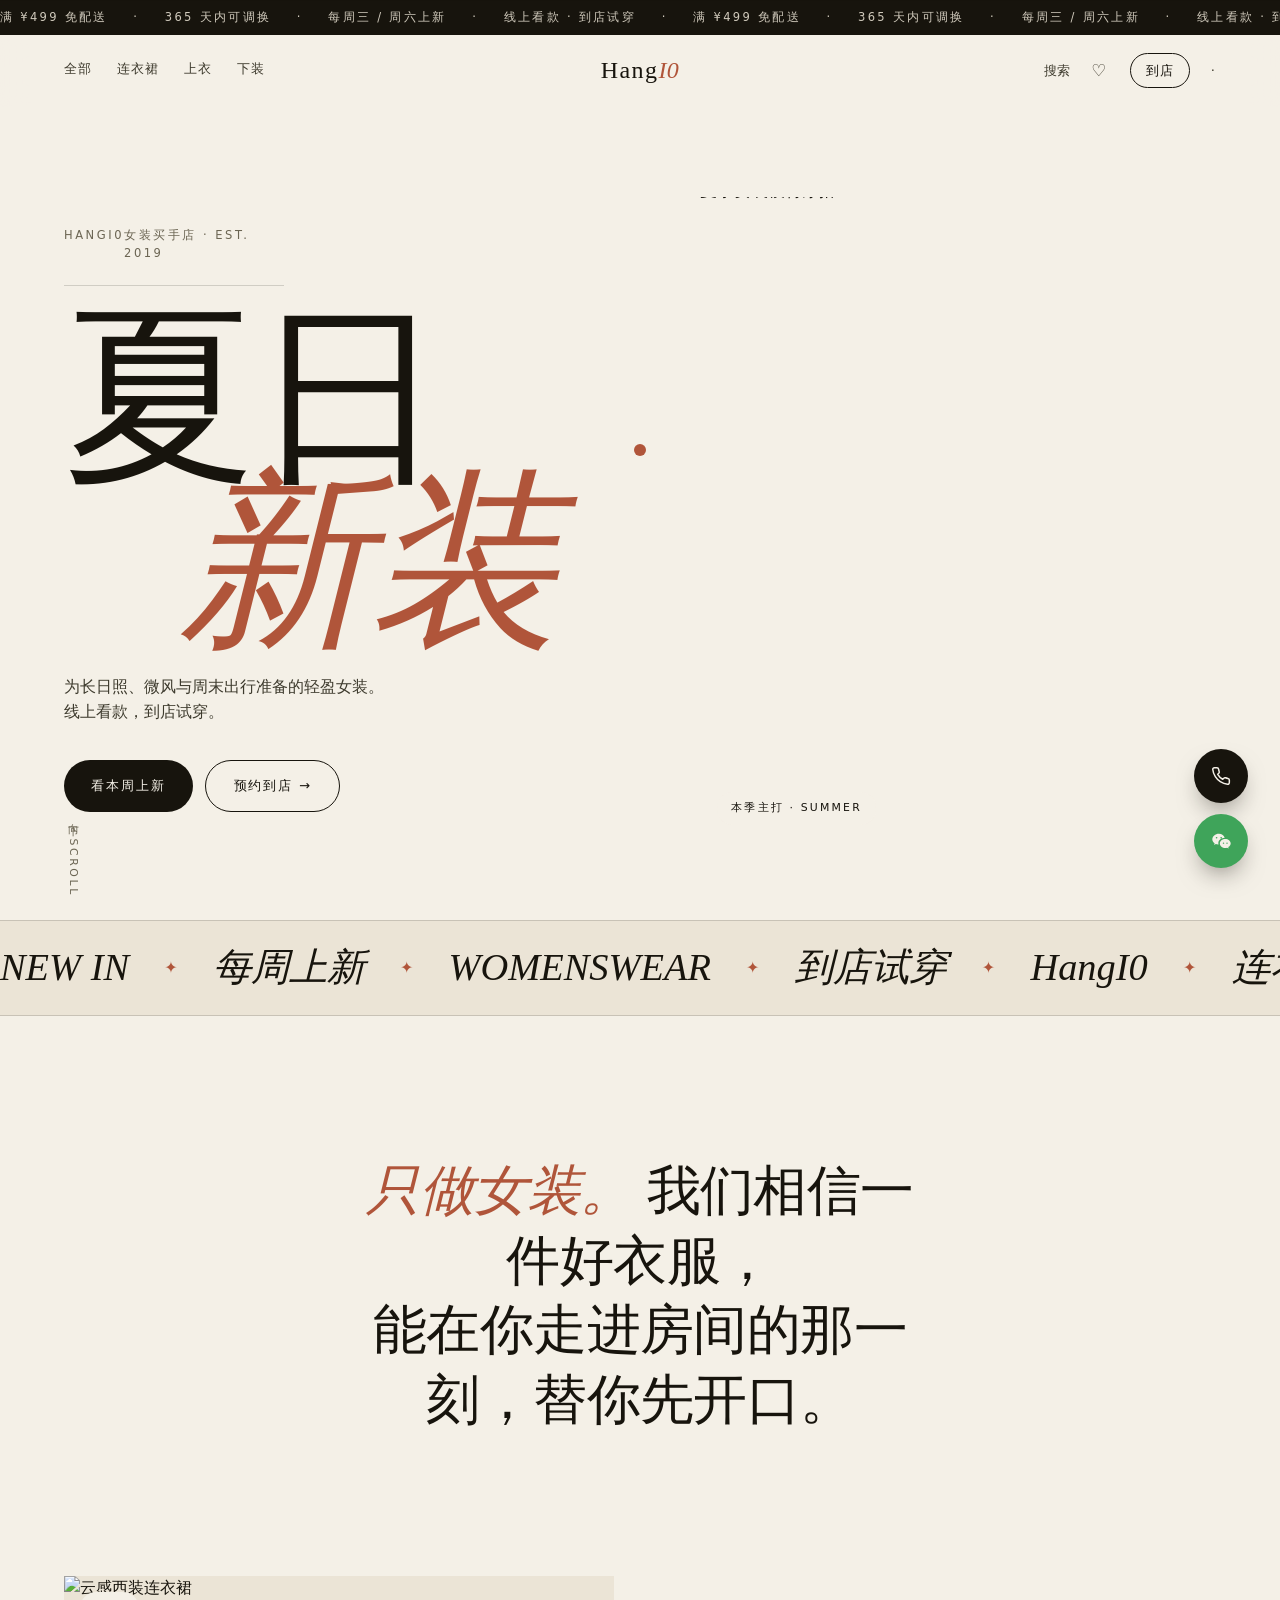
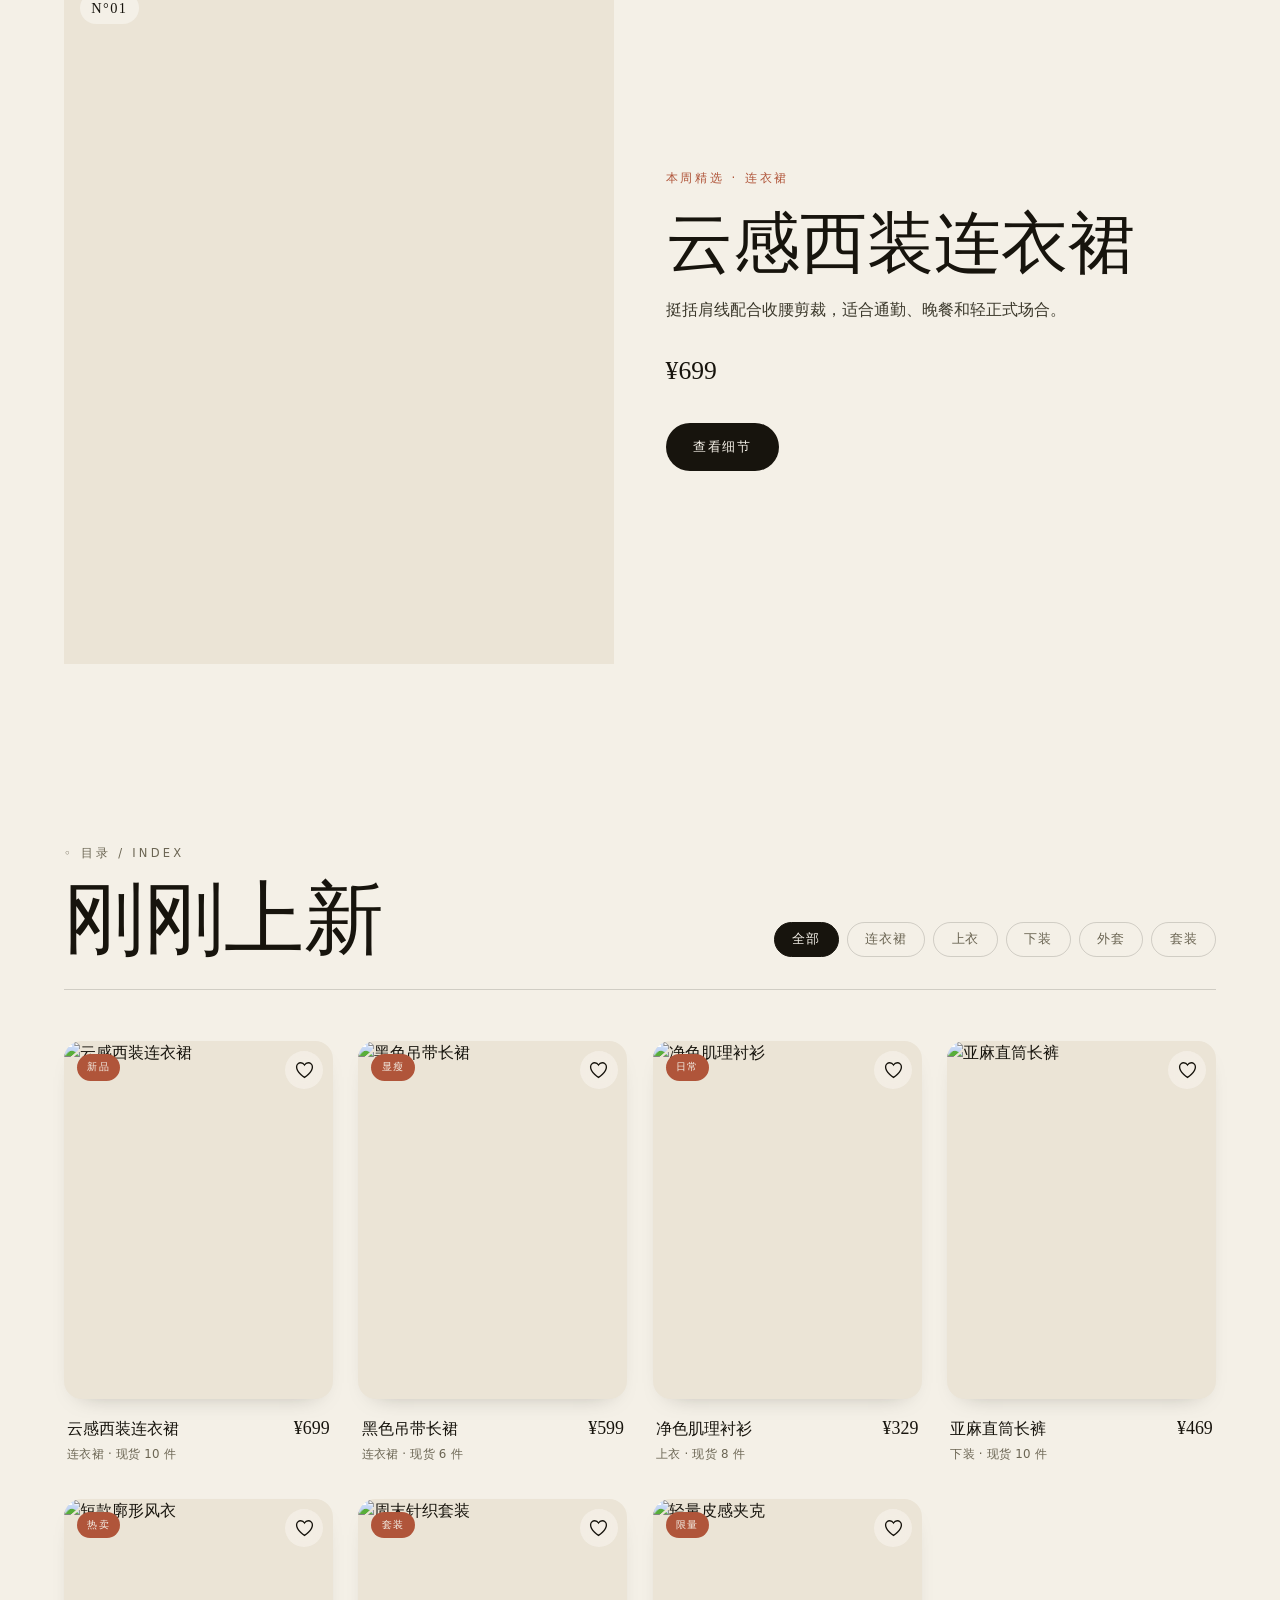
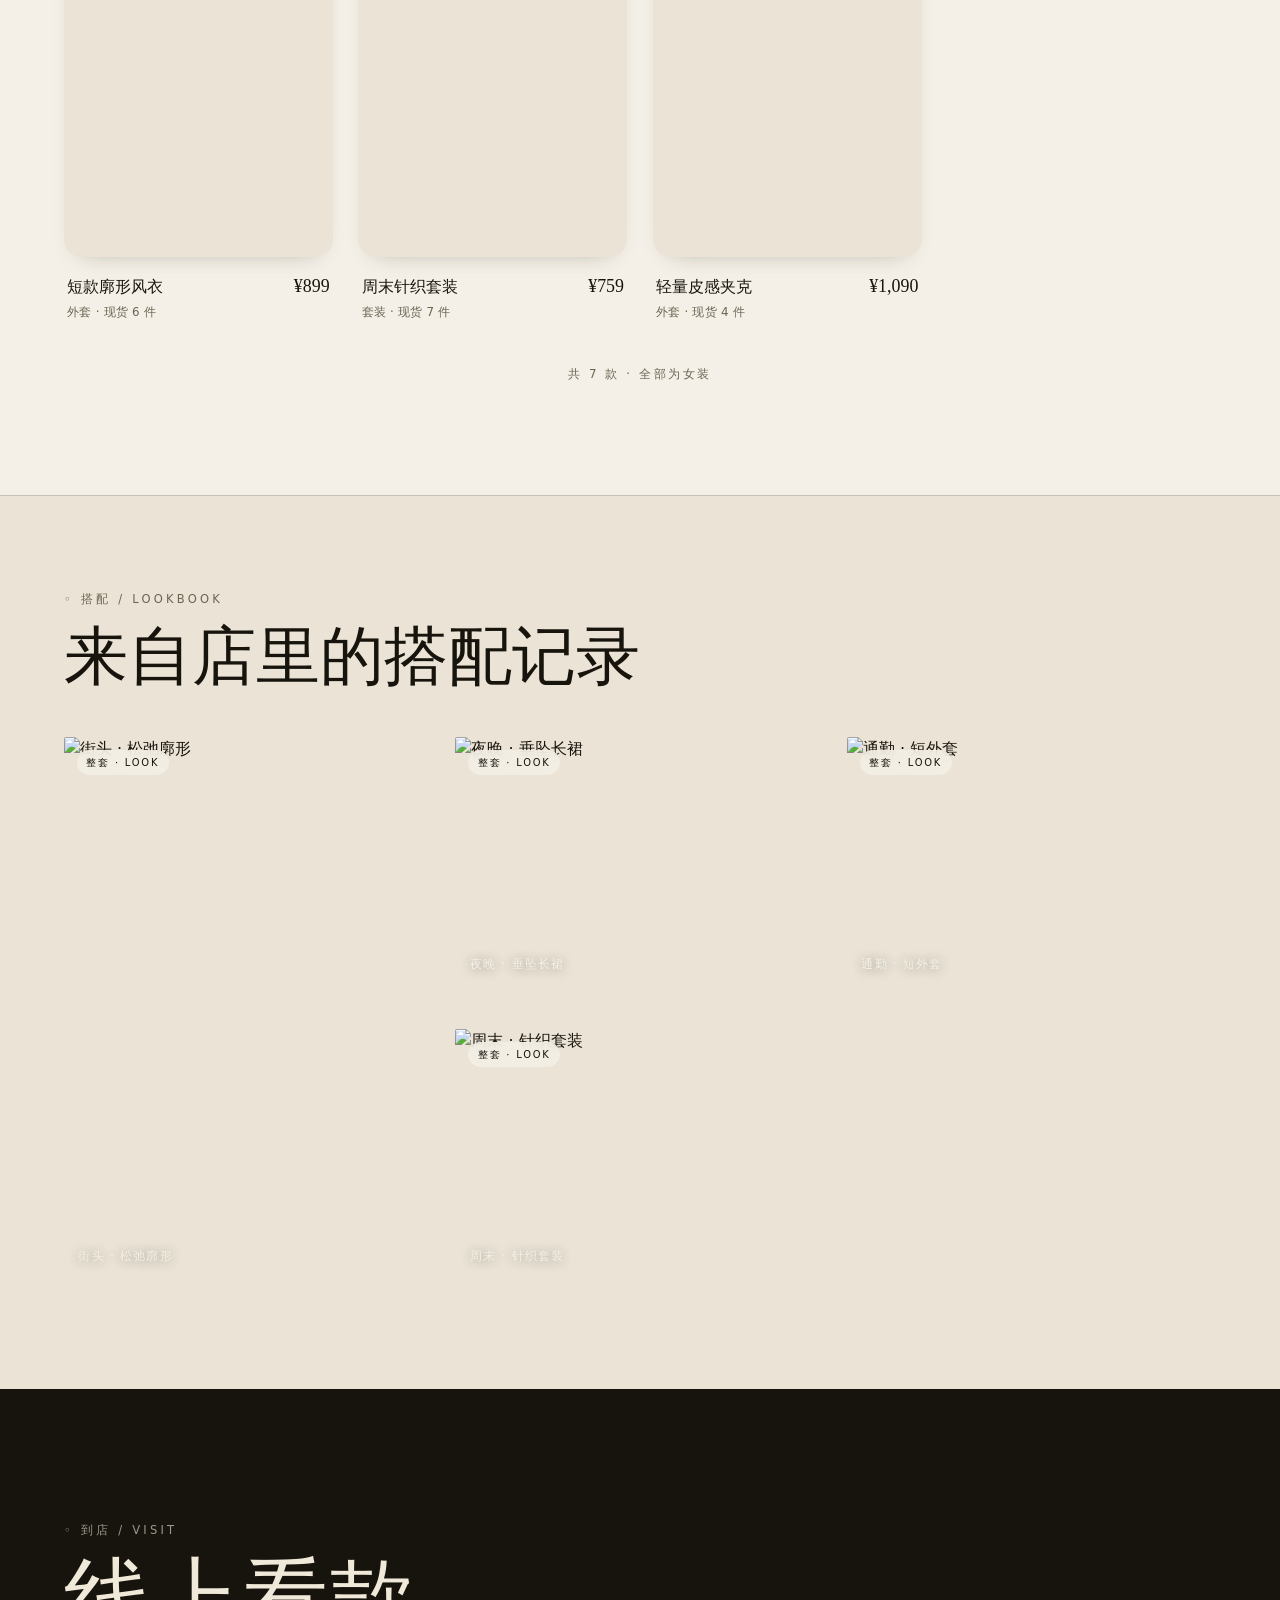
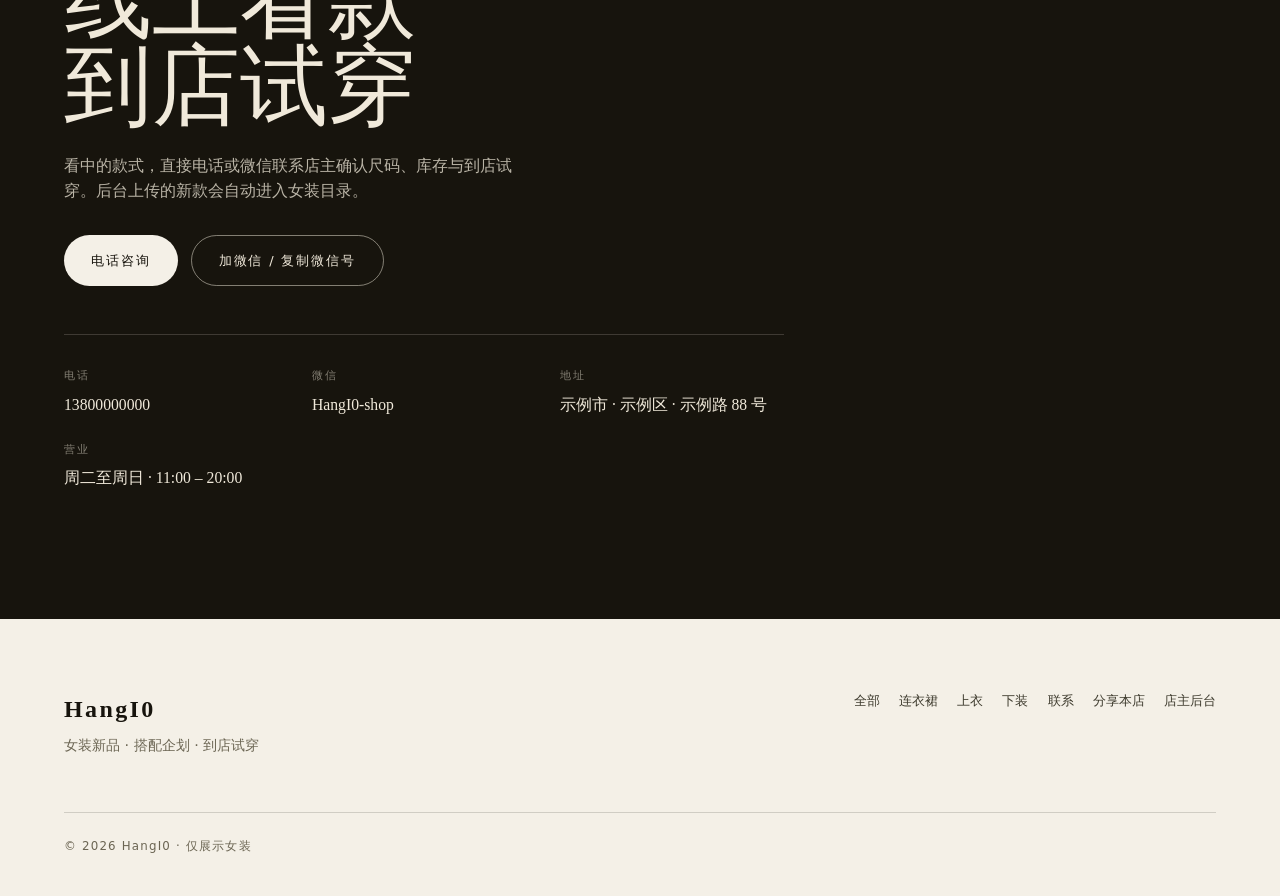
==== commit 73abc156: "Add files via upload" ====
--- a/index.html
+++ b/index.html
@@ -19,12 +19,6 @@
 
     <link rel="preconnect" href="https://images.unsplash.com" />
     <link rel="preconnect" href="https://xeezfiazvuqjtjsghaqs.supabase.co" />
-    <link rel="preconnect" href="https://fonts.googleapis.com" />
-    <link rel="preconnect" href="https://fonts.gstatic.com" crossorigin />
-    <link
-      href="https://fonts.googleapis.com/css2?family=Fraunces:ital,opsz,wght@0,9..144,300..900;1,9..144,300..600&family=Noto+Sans+SC:wght@300;400;500;700&family=Noto+Serif+SC:wght@400;500;600;700;900&display=swap"
-      rel="stylesheet"
-    />
     <link rel="stylesheet" href="./styles.css" />
 
     <script src="https://unpkg.com/@supabase/supabase-js@2"></script>
--- a/styles.css
+++ b/styles.css
@@ -1,33 +1,116 @@
+/* 自托管 Fraunces（拉丁可变字体，替代 Google Fonts，大陆可用） */
+@font-face {
+  font-family: "Fraunces";
+  font-style: normal;
+  font-weight: 300 900;
+  font-display: swap;
+  src: url("./fonts/fraunces-latin-normal.woff2") format("woff2");
+}
+@font-face {
+  font-family: "Fraunces";
+  font-style: italic;
+  font-weight: 300 600;
+  font-display: swap;
+  src: url("./fonts/fraunces-latin-italic.woff2") format("woff2");
+}
+
+/* =========================================================
+   HangI0 — Editorial Womenswear
+   纸感米白 · 墨色 · 陶土点缀 · 大衬线
+   ========================================================= */
+
 :root {
-  --ink: #15161c;
-  --paper: #fffdf6;
-  --panel: #f4f1e7;
-  --line: #24252d;
-  --muted: #6d6f79;
-  --orange: #ff7900;
-  --green: #00a36c;
-  --blue: #1688ff;
-  --purple: #8b5cf6;
-  --pink: #ff6aa8;
-  --yellow: #d6b800;
-  --bead-shadow: inset -2px -2px 0 rgba(0, 0, 0, .22), inset 2px 2px 0 rgba(255, 255, 255, .48);
+  --paper: #f4f0e7;
+  --paper-2: #ebe4d6;
+  --paper-3: #e2d9c8;
+  --ink: #17140d;
+  --ink-2: #3d3a2d;
+  --ink-soft: #6b6553;
+  --line: rgba(23, 20, 13, 0.16);
+  --line-soft: rgba(23, 20, 13, 0.08);
+  --clay: #b0553a;
+  --clay-deep: #8f3f28;
+  --cream-on-dark: #f0e9da;
+
+  --font-display: "Fraunces", "Songti SC", "Noto Serif SC", "SimSun", Georgia, serif;
+  --font-serif: "Songti SC", "Noto Serif SC", "Source Han Serif SC", "SimSun", Georgia, serif;
+  --font-sans: "PingFang SC", "Microsoft YaHei", "微软雅黑", "Noto Sans SC", system-ui, -apple-system, "Segoe UI", sans-serif;
+
+  --edge: clamp(1.25rem, 5vw, 5rem);
+  --ease: cubic-bezier(0.22, 0.61, 0.36, 1);
+}
+
+/* =========================================================
+   季节配色主题（后台可切换，作用于 <html data-theme="...">）
+   ========================================================= */
+:root[data-theme="spring-sakura"] {
+  --paper: #f7efec; --paper-2: #f0e1de; --paper-3: #e7d2cf;
+  --ink: #2a1d21; --ink-2: #4d3940; --ink-soft: #8a6e77;
+  --line: rgba(42, 29, 33, 0.16); --line-soft: rgba(42, 29, 33, 0.08);
+  --clay: #c9748a; --clay-deep: #a8536b; --cream-on-dark: #f6e9ec;
+}
+:root[data-theme="spring-green"] {
+  --paper: #f2f3ea; --paper-2: #e6e9db; --paper-3: #dbe0cb;
+  --ink: #20261c; --ink-2: #3c4433; --ink-soft: #6f7a63;
+  --line: rgba(32, 38, 28, 0.16); --line-soft: rgba(32, 38, 28, 0.08);
+  --clay: #6a8f52; --clay-deep: #4f7038; --cream-on-dark: #eef1e6;
+}
+:root[data-theme="summer-salt"] {
+  --paper: #eef3f4; --paper-2: #e0eaec; --paper-3: #cfdee1;
+  --ink: #16232a; --ink-2: #33474f; --ink-soft: #5f7880;
+  --line: rgba(22, 35, 42, 0.16); --line-soft: rgba(22, 35, 42, 0.08);
+  --clay: #2f8f9d; --clay-deep: #1f6f7c; --cream-on-dark: #e6f1f3;
+}
+:root[data-theme="summer-soda"] {
+  --paper: #f6f5ec; --paper-2: #eeecdc; --paper-3: #e3e0c9;
+  --ink: #232418; --ink-2: #45472f; --ink-soft: #7a7a5c;
+  --line: rgba(35, 36, 24, 0.16); --line-soft: rgba(35, 36, 24, 0.08);
+  --clay: #e88a4d; --clay-deep: #c96a2f; --cream-on-dark: #f3efe0;
+}
+:root[data-theme="autumn-clay"] {
+  --paper: #f4f0e7; --paper-2: #ebe4d6; --paper-3: #e2d9c8;
+  --ink: #17140d; --ink-2: #3d3a2d; --ink-soft: #6b6553;
+  --line: rgba(23, 20, 13, 0.16); --line-soft: rgba(23, 20, 13, 0.08);
+  --clay: #b0553a; --clay-deep: #8f3f28; --cream-on-dark: #f0e9da;
+}
+:root[data-theme="autumn-maple"] {
+  --paper: #f1e9dd; --paper-2: #e6dac9; --paper-3: #d9c8b2;
+  --ink: #241a12; --ink-2: #463525; --ink-soft: #6f5a45;
+  --line: rgba(36, 26, 18, 0.16); --line-soft: rgba(36, 26, 18, 0.08);
+  --clay: #a5432a; --clay-deep: #83321d; --cream-on-dark: #f0e5d6;
+}
+:root[data-theme="winter-cedar"] {
+  --paper: #eef0ee; --paper-2: #e0e4e1; --paper-3: #cfd5d1;
+  --ink: #1a201e; --ink-2: #37403c; --ink-soft: #657069;
+  --line: rgba(26, 32, 30, 0.16); --line-soft: rgba(26, 32, 30, 0.08);
+  --clay: #4a7c6f; --clay-deep: #345a50; --cream-on-dark: #e9efec;
+}
+:root[data-theme="winter-indigo"] {
+  --paper: #eef0f4; --paper-2: #e2e5ec; --paper-3: #d2d7e1;
+  --ink: #181b24; --ink-2: #353a48; --ink-soft: #616778;
+  --line: rgba(24, 27, 36, 0.16); --line-soft: rgba(24, 27, 36, 0.08);
+  --clay: #3f5a8f; --clay-deep: #2c4470; --cream-on-dark: #eaedf4;
 }
 
 * {
+  margin: 0;
+  padding: 0;
   box-sizing: border-box;
 }
 
 html {
   scroll-behavior: smooth;
+  -webkit-text-size-adjust: 100%;
 }
 
 body {
-  margin: 0;
+  font-family: var(--font-sans);
+  background: var(--paper);
   color: var(--ink);
-  background:
-    radial-gradient(circle at 1px 1px, rgba(21, 22, 28, .12) 1px, transparent 1px) 0 0 / 28px 28px,
-    var(--paper);
-  font-family: "IBM Plex Mono", "SFMono-Regular", "Cascadia Mono", "Microsoft YaHei", monospace;
+  line-height: 1.55;
+  overflow-x: hidden;
+  -webkit-font-smoothing: antialiased;
+  text-rendering: optimizeLegibility;
 }
 
 img {
@@ -35,728 +118,1604 @@
   max-width: 100%;
 }
 
+[hidden] {
+  display: none !important;
+}
+
 a {
   color: inherit;
   text-decoration: none;
 }
 
-.loader {
+button {
+  font-family: inherit;
+  cursor: pointer;
+  border: none;
+  background: none;
+  color: inherit;
+}
+
+::selection {
+  background: var(--clay);
+  color: var(--paper);
+}
+
+.skip-link {
+  position: absolute;
+  left: -999px;
+  top: 0;
+  z-index: 200;
+  background: var(--ink);
+  color: var(--paper);
+  padding: 0.75rem 1rem;
+}
+.skip-link:focus {
+  left: 1rem;
+  top: 1rem;
+}
+
+/* ---------- 通用按钮 ---------- */
+.btn {
+  display: inline-flex;
+  align-items: center;
+  gap: 0.5rem;
+  font-family: var(--font-sans);
+  font-size: 0.82rem;
+  letter-spacing: 0.14em;
+  text-transform: uppercase;
+  padding: 0.95rem 1.7rem;
+  border-radius: 999px;
+  transition: transform 0.4s var(--ease), background 0.4s var(--ease), color 0.4s var(--ease);
+  white-space: nowrap;
+}
+.btn.solid {
+  background: var(--ink);
+  color: var(--paper);
+}
+.btn.solid:hover {
+  background: var(--clay);
+  transform: translateY(-2px);
+}
+.btn.line {
+  border: 1px solid var(--ink);
+}
+.btn.line:hover {
+  background: var(--ink);
+  color: var(--paper);
+  transform: translateY(-2px);
+}
+.btn.solid.light {
+  background: var(--paper);
+  color: var(--ink);
+}
+.btn.solid.light:hover {
+  background: var(--clay);
+  color: var(--paper);
+}
+.btn.line.light {
+  border: 1px solid rgba(240, 233, 218, 0.5);
+  color: var(--cream-on-dark);
+}
+.btn.line.light:hover {
+  background: var(--cream-on-dark);
+  color: var(--ink);
+}
+
+.idx {
+  display: inline-block;
+  font-size: 0.72rem;
+  letter-spacing: 0.28em;
+  text-transform: uppercase;
+  color: var(--ink-soft);
+  margin-bottom: 1.1rem;
+}
+.idx.light {
+  color: rgba(240, 233, 218, 0.62);
+}
+
+/* =========================================================
+   顶部公告跑马灯
+   ========================================================= */
+.announce {
+  background: var(--ink);
+  color: var(--cream-on-dark);
+  overflow: hidden;
+  font-size: 0.72rem;
+  letter-spacing: 0.2em;
+  text-transform: uppercase;
+}
+.announce-track {
+  display: flex;
+  gap: 1.6rem;
+  white-space: nowrap;
+  width: max-content;
+  padding: 0.55rem 0;
+  animation: slide 34s linear infinite;
+}
+.announce-track span {
+  opacity: 0.85;
+}
+@keyframes slide {
+  from { transform: translateX(0); }
+  to { transform: translateX(-50%); }
+}
+
+/* =========================================================
+   导航
+   ========================================================= */
+.nav {
+  position: sticky;
+  top: 0;
+  z-index: 90;
+  display: grid;
+  grid-template-columns: 1fr auto 1fr;
+  align-items: center;
+  padding: 1.05rem var(--edge);
+  background: color-mix(in srgb, var(--paper) 82%, transparent);
+  backdrop-filter: blur(14px);
+  border-bottom: 1px solid transparent;
+  transition: border-color 0.4s var(--ease), padding 0.4s var(--ease), background 0.4s var(--ease);
+}
+.nav.is-scrolled {
+  border-bottom-color: var(--line);
+  padding-top: 0.7rem;
+  padding-bottom: 0.7rem;
+}
+.nav-links {
+  display: flex;
+  gap: 1.6rem;
+  font-size: 0.82rem;
+  letter-spacing: 0.06em;
+}
+.nav-links a {
+  position: relative;
+  padding-bottom: 3px;
+  color: var(--ink-2);
+  transition: color 0.3s;
+}
+.nav-links a::after {
+  content: "";
+  position: absolute;
+  left: 0;
+  bottom: 0;
+  width: 100%;
+  height: 1px;
+  background: var(--ink);
+  transform: scaleX(0);
+  transform-origin: right;
+  transition: transform 0.4s var(--ease);
+}
+.nav-links a:hover {
+  color: var(--ink);
+}
+.nav-links a:hover::after {
+  transform: scaleX(1);
+  transform-origin: left;
+}
+.nav-brand {
+  font-family: var(--font-display);
+  font-weight: 600;
+  font-size: clamp(1.1rem, 2vw, 1.5rem);
+  letter-spacing: 0.14em;
+  text-align: center;
+  white-space: nowrap;
+}
+/* 放入 logo 图片后自动适配（建议用深色/单色 logo，或透明底 PNG/SVG） */
+.nav-brand .brand-logo {
+  height: clamp(22px, 3.4vw, 34px);
+  width: auto;
+  display: block;
+  margin: 0 auto;
+}
+.nav-actions {
+  display: flex;
+  align-items: center;
+  justify-content: flex-end;
+  gap: 1.3rem;
+  font-size: 0.82rem;
+  letter-spacing: 0.08em;
+}
+.nav-icon {
+  transition: color 0.3s;
+  color: var(--ink-2);
+}
+.nav-icon:hover { color: var(--clay); }
+.nav-icon.strong {
+  border: 1px solid var(--ink);
+  border-radius: 999px;
+  padding: 0.4rem 0.95rem;
+  color: var(--ink);
+}
+.nav-icon.strong:hover {
+  background: var(--ink);
+  color: var(--paper);
+}
+.nav-burger {
+  display: none;
+  flex-direction: column;
+  gap: 5px;
+  width: 26px;
+}
+.nav-burger span {
+  height: 1.5px;
+  background: var(--ink);
+  transition: transform 0.3s;
+}
+
+/* 手机菜单 */
+.mobile-menu {
   position: fixed;
-  z-index: 100;
+  inset: 0;
+  z-index: 95;
+  background: var(--paper);
+  display: flex;
+  flex-direction: column;
+  justify-content: center;
+  gap: 0.4rem;
+  padding: var(--edge);
+  transform: translateY(-100%);
+  transition: transform 0.55s var(--ease);
+}
+.mobile-menu.open {
+  transform: translateY(0);
+}
+.mobile-menu a {
+  font-family: var(--font-display);
+  font-size: clamp(1.8rem, 8vw, 2.8rem);
+  padding: 0.35rem 0;
+  border-bottom: 1px solid var(--line-soft);
+}
+
+/* 搜索层 */
+.search-layer {
+  position: fixed;
+  top: 0;
+  left: 0;
+  right: 0;
+  z-index: 96;
+  background: var(--ink);
+  color: var(--paper);
+  transform: translateY(-100%);
+  transition: transform 0.5s var(--ease);
+}
+.search-layer.open {
+  transform: translateY(0);
+}
+.search-inner {
+  display: flex;
+  align-items: center;
+  gap: 1.5rem;
+  padding: 2.2rem var(--edge);
+  max-width: 1100px;
+  margin: 0 auto;
+}
+.search-inner label {
+  flex: 1;
+  display: flex;
+  align-items: center;
+  gap: 1rem;
+  border-bottom: 1px solid rgba(240, 233, 218, 0.35);
+}
+.search-inner label span {
+  font-size: 0.72rem;
+  letter-spacing: 0.24em;
+  text-transform: uppercase;
+  opacity: 0.6;
+}
+.search-inner input {
+  flex: 1;
+  background: none;
+  border: none;
+  color: var(--paper);
+  font-family: var(--font-display);
+  font-size: clamp(1.4rem, 4vw, 2.4rem);
+  padding: 0.6rem 0;
+  outline: none;
+}
+.search-inner input::placeholder {
+  color: rgba(240, 233, 218, 0.4);
+}
+.search-close {
+  font-size: 0.78rem;
+  letter-spacing: 0.16em;
+  text-transform: uppercase;
+  color: rgba(240, 233, 218, 0.7);
+}
+.search-close:hover { color: var(--paper); }
+
+/* =========================================================
+   HERO
+   ========================================================= */
+.hero {
+  position: relative;
+  display: grid;
+  grid-template-columns: 1.05fr 0.95fr;
+  align-items: center;
+  gap: clamp(2rem, 5vw, 5rem);
+  padding: clamp(2.5rem, 7vw, 6rem) var(--edge) clamp(3rem, 6vw, 5rem);
+  min-height: 82vh;
+}
+.hero-kicker {
+  display: flex;
+  justify-content: space-between;
+  max-width: 30ch;
+  font-size: 0.72rem;
+  letter-spacing: 0.22em;
+  text-transform: uppercase;
+  color: var(--ink-soft);
+  padding-bottom: 1.4rem;
+  margin-bottom: 1.8rem;
+  border-bottom: 1px solid var(--line);
+}
+.hero-title {
+  font-family: var(--font-display);
+  font-weight: 340;
+  font-size: clamp(4rem, 15vw, 12rem);
+  line-height: 0.86;
+  letter-spacing: -0.01em;
+}
+.hero-title .line {
+  display: block;
+}
+.hero-title .italic {
+  font-style: italic;
+  font-weight: 300;
+  margin-left: 0.6em;
+  color: var(--clay);
+}
+.hero-sub {
+  margin-top: 1.8rem;
+  max-width: 34ch;
+  font-size: 1.02rem;
+  color: var(--ink-2);
+}
+.hero-cta {
+  display: flex;
+  flex-wrap: wrap;
+  gap: 0.8rem;
+  margin-top: 2.2rem;
+}
+.hero-media {
+  position: relative;
+  aspect-ratio: 4 / 5;
+  overflow: hidden;
+  border-radius: 2px;
+}
+.hero-media img {
+  width: 100%;
+  height: 100%;
+  object-fit: cover;
+  will-change: transform;
+  transform: scale(1.06);
+}
+.hero-tag {
+  position: absolute;
+  left: 1.1rem;
+  bottom: 1.1rem;
+  background: color-mix(in srgb, var(--paper) 90%, transparent);
+  backdrop-filter: blur(6px);
+  font-size: 0.68rem;
+  letter-spacing: 0.2em;
+  text-transform: uppercase;
+  padding: 0.5rem 0.9rem;
+  border-radius: 999px;
+}
+.hero-scroll {
+  position: absolute;
+  left: var(--edge);
+  bottom: 1.4rem;
+  font-size: 0.68rem;
+  letter-spacing: 0.24em;
+  text-transform: uppercase;
+  color: var(--ink-soft);
+  writing-mode: vertical-rl;
+  display: none;
+}
+
+/* =========================================================
+   跑马灯
+   ========================================================= */
+.marquee {
+  overflow: hidden;
+  border-top: 1px solid var(--line);
+  border-bottom: 1px solid var(--line);
+  background: var(--paper-2);
+}
+.marquee-track {
+  display: flex;
+  align-items: center;
+  gap: 2.2rem;
+  width: max-content;
+  padding: 1.1rem 0;
+  animation: slide 40s linear infinite;
+}
+.marquee-track span {
+  font-family: var(--font-display);
+  font-style: italic;
+  font-size: clamp(1.4rem, 3.4vw, 2.4rem);
+  white-space: nowrap;
+}
+.marquee-track i {
+  color: var(--clay);
+  font-style: normal;
+  font-size: 1rem;
+}
+
+/* =========================================================
+   宣言
+   ========================================================= */
+.manifesto {
+  padding: clamp(4rem, 11vw, 9rem) var(--edge);
+  text-align: center;
+}
+.manifesto p {
+  font-family: var(--font-display);
+  font-weight: 320;
+  font-size: clamp(1.6rem, 4.6vw, 3.4rem);
+  line-height: 1.28;
+  letter-spacing: -0.01em;
+  max-width: 22ch;
+  margin: 0 auto;
+}
+.manifesto em {
+  font-style: italic;
+  color: var(--clay);
+}
+
+/* =========================================================
+   精选 FEATURE
+   ========================================================= */
+.feature {
+  padding: 0 var(--edge) clamp(4rem, 9vw, 7rem);
+}
+.feature-inner {
+  display: grid;
+  grid-template-columns: 1fr 1fr;
+  gap: clamp(1.5rem, 4vw, 4rem);
+  align-items: stretch;
+}
+.feature-media {
+  position: relative;
+  aspect-ratio: 4 / 5;
+  overflow: hidden;
+  cursor: pointer;
+  background: var(--paper-2);
+}
+.feature-media img {
+  width: 100%;
+  height: 100%;
+  object-fit: cover;
+  transition: transform 1.1s var(--ease);
+}
+.feature-media:hover img {
+  transform: scale(1.05);
+}
+.feature-no {
+  position: absolute;
+  top: 1rem;
+  left: 1rem;
+  font-family: var(--font-display);
+  font-size: 0.9rem;
+  letter-spacing: 0.1em;
+  background: var(--paper);
+  padding: 0.3rem 0.7rem;
+  border-radius: 999px;
+}
+.feature-copy {
+  display: flex;
+  flex-direction: column;
+  justify-content: center;
+  padding: clamp(1rem, 3vw, 2.5rem) 0;
+}
+.feature-copy .eyebrow {
+  font-size: 0.74rem;
+  letter-spacing: 0.24em;
+  text-transform: uppercase;
+  color: var(--clay);
+  margin-bottom: 1.4rem;
+}
+.feature-copy h3 {
+  font-family: var(--font-display);
+  font-weight: 360;
+  font-size: clamp(2.2rem, 6vw, 4.2rem);
+  line-height: 1.02;
+  margin-bottom: 1.2rem;
+}
+.feature-copy p {
+  max-width: 40ch;
+  color: var(--ink-2);
+  margin-bottom: 1.8rem;
+}
+.feature-price {
+  font-family: var(--font-display);
+  font-size: 1.6rem;
+  margin-bottom: 2rem;
+}
+.feature-copy .btn {
+  align-self: flex-start;
+}
+
+/* =========================================================
+   商品目录
+   ========================================================= */
+.collection {
+  padding: clamp(2rem, 5vw, 4rem) var(--edge) clamp(4rem, 9vw, 7rem);
+}
+.collection-head {
+  display: flex;
+  flex-wrap: wrap;
+  align-items: flex-end;
+  justify-content: space-between;
+  gap: 1.5rem;
+  padding-bottom: 2rem;
+  margin-bottom: clamp(2rem, 4vw, 3.5rem);
+  border-bottom: 1px solid var(--line);
+}
+.collection-title h2 {
+  font-family: var(--font-display);
+  font-weight: 360;
+  font-size: clamp(2.4rem, 7vw, 5rem);
+  line-height: 0.95;
+}
+.filter-bar {
+  display: flex;
+  flex-wrap: wrap;
+  gap: 0.5rem;
+}
+.filter {
+  font-size: 0.8rem;
+  letter-spacing: 0.06em;
+  padding: 0.5rem 1.1rem;
+  border-radius: 999px;
+  border: 1px solid var(--line);
+  color: var(--ink-soft);
+  transition: all 0.35s var(--ease);
+}
+.filter:hover {
+  border-color: var(--ink);
+  color: var(--ink);
+}
+.filter.active {
+  background: var(--ink);
+  border-color: var(--ink);
+  color: var(--paper);
+}
+
+.product-grid {
+  display: grid;
+  grid-template-columns: repeat(4, 1fr);
+  gap: clamp(1rem, 2.5vw, 2rem) clamp(0.9rem, 2vw, 1.6rem);
+}
+
+/* 商品卡 */
+.product-card {
+  position: relative;
+  display: flex;
+  flex-direction: column;
+  cursor: pointer;
+  outline: none;
+}
+.product-media {
+  position: relative;
+  aspect-ratio: 3 / 4;
+  overflow: hidden;
+  background: var(--paper-2);
+  border-radius: 2px;
+}
+.product-media img {
+  position: absolute;
+  inset: 0;
+  width: 100%;
+  height: 100%;
+  object-fit: cover;
+  transition: opacity 0.6s var(--ease), transform 1.1s var(--ease);
+}
+.product-media .img-hover {
+  opacity: 0;
+}
+.product-card:hover .product-media .img-hover,
+.product-card:focus-visible .product-media .img-hover {
+  opacity: 1;
+}
+.product-card:hover .product-media img,
+.product-card:focus-visible .product-media img {
+  transform: scale(1.045);
+}
+.product-tag {
+  position: absolute;
+  top: 0.7rem;
+  left: 0.7rem;
+  z-index: 2;
+  background: var(--clay);
+  color: var(--paper);
+  font-size: 0.64rem;
+  letter-spacing: 0.14em;
+  text-transform: uppercase;
+  padding: 0.32rem 0.6rem;
+  border-radius: 999px;
+}
+.product-quick {
+  position: absolute;
+  left: 0.7rem;
+  right: 0.7rem;
+  bottom: 0.7rem;
+  z-index: 2;
+  background: color-mix(in srgb, var(--paper) 92%, transparent);
+  backdrop-filter: blur(6px);
+  text-align: center;
+  font-size: 0.72rem;
+  letter-spacing: 0.18em;
+  text-transform: uppercase;
+  padding: 0.7rem;
+  border-radius: 2px;
+  opacity: 0;
+  transform: translateY(8px);
+  transition: opacity 0.4s var(--ease), transform 0.4s var(--ease);
+}
+.product-card:hover .product-quick,
+.product-card:focus-visible .product-quick {
+  opacity: 1;
+  transform: translateY(0);
+}
+.product-info {
+  display: flex;
+  justify-content: space-between;
+  align-items: baseline;
+  gap: 0.8rem;
+  padding: 0.9rem 0.1rem 0.2rem;
+}
+.product-info .p-name {
+  font-family: var(--font-serif);
+  font-weight: 500;
+  font-size: 0.98rem;
+  line-height: 1.3;
+}
+.product-info .p-cat {
+  display: block;
+  font-size: 0.72rem;
+  color: var(--ink-soft);
+  margin-top: 0.2rem;
+  letter-spacing: 0.04em;
+}
+.product-info .p-price {
+  font-family: var(--font-display);
+  font-size: 1.02rem;
+  white-space: nowrap;
+}
+.form-note {
+  grid-column: 1 / -1;
+  text-align: center;
+  color: var(--ink-soft);
+  padding: 3rem 0;
+  font-family: var(--font-serif);
+}
+.collection-count {
+  margin-top: 2.5rem;
+  text-align: center;
+  font-size: 0.74rem;
+  letter-spacing: 0.22em;
+  text-transform: uppercase;
+  color: var(--ink-soft);
+}
+
+/* =========================================================
+   Lookbook
+   ========================================================= */
+.lookbook {
+  padding: clamp(3rem, 7vw, 6rem) var(--edge);
+  background: var(--paper-2);
+  border-top: 1px solid var(--line);
+}
+.lookbook-head {
+  margin-bottom: clamp(1.8rem, 4vw, 3rem);
+}
+.lookbook-head h2 {
+  font-family: var(--font-display);
+  font-weight: 360;
+  font-size: clamp(2rem, 6vw, 4rem);
+  line-height: 0.98;
+}
+.lookbook-grid {
+  display: grid;
+  grid-template-columns: repeat(3, 1fr);
+  grid-template-rows: repeat(2, clamp(200px, 30vh, 340px));
+  gap: clamp(0.8rem, 2vw, 1.4rem);
+}
+.lb {
+  position: relative;
+  overflow: hidden;
+  height: 100%;
+  border-radius: 2px;
+}
+.lb img {
+  width: 100%;
+  height: 100%;
+  object-fit: cover;
+  transition: transform 1.2s var(--ease);
+}
+.lb:hover img {
+  transform: scale(1.06);
+}
+.lb figcaption {
+  position: absolute;
+  left: 0.9rem;
+  bottom: 0.9rem;
+  color: var(--paper);
+  font-size: 0.76rem;
+  letter-spacing: 0.1em;
+  text-shadow: 0 1px 12px rgba(0, 0, 0, 0.45);
+}
+/* 左侧竖图占两行，右下宽图跨两列，中间两张自动落在右上 */
+.lb-tall {
+  grid-column: 1;
+  grid-row: 1 / span 2;
+}
+.lb-wide {
+  grid-column: 2 / span 2;
+  grid-row: 2;
+}
+
+/* =========================================================
+   到店
+   ========================================================= */
+.visit {
+  background: var(--ink);
+  color: var(--cream-on-dark);
+  padding: clamp(4rem, 10vw, 8rem) var(--edge);
+}
+.visit-inner {
+  max-width: 720px;
+}
+.visit-inner h2 {
+  font-family: var(--font-display);
+  font-weight: 340;
+  font-size: clamp(2.4rem, 8vw, 5.5rem);
+  line-height: 0.98;
+  margin-bottom: 1.5rem;
+}
+.visit-inner > p {
+  max-width: 46ch;
+  color: rgba(240, 233, 218, 0.75);
+  margin-bottom: 2rem;
+}
+.visit-actions {
+  display: flex;
+  flex-wrap: wrap;
+  gap: 0.8rem;
+  margin-bottom: 3rem;
+}
+.visit-meta {
+  display: grid;
+  grid-template-columns: repeat(3, 1fr);
+  gap: 1.5rem;
+  border-top: 1px solid rgba(240, 233, 218, 0.18);
+  padding-top: 2rem;
+}
+.visit-meta dt {
+  font-size: 0.7rem;
+  letter-spacing: 0.2em;
+  text-transform: uppercase;
+  color: rgba(240, 233, 218, 0.5);
+  margin-bottom: 0.5rem;
+}
+.visit-meta dd {
+  font-family: var(--font-serif);
+  font-size: 0.98rem;
+}
+
+/* =========================================================
+   页脚
+   ========================================================= */
+.site-footer {
+  display: grid;
+  grid-template-columns: 1fr auto;
+  align-items: start;
+  gap: 1.5rem;
+  padding: clamp(3rem, 6vw, 4.5rem) var(--edge) 2.5rem;
+}
+.foot-brand strong {
+  font-family: var(--font-display);
+  font-size: 1.5rem;
+  letter-spacing: 0.1em;
+}
+.foot-brand p {
+  color: var(--ink-soft);
+  font-size: 0.9rem;
+  margin-top: 0.4rem;
+}
+.foot-nav {
+  display: flex;
+  flex-wrap: wrap;
+  gap: 1.2rem;
+  font-size: 0.82rem;
+}
+.foot-nav a {
+  position: relative;
+  color: var(--ink-2);
+}
+.foot-nav a:hover { color: var(--clay); }
+.foot-copy {
+  grid-column: 1 / -1;
+  margin-top: 2rem;
+  padding-top: 1.5rem;
+  border-top: 1px solid var(--line);
+  font-size: 0.74rem;
+  letter-spacing: 0.1em;
+  color: var(--ink-soft);
+}
+
+/* =========================================================
+   商品详情弹窗
+   ========================================================= */
+.product-dialog {
+  width: min(1080px, 94vw);
+  max-height: 92vh;
+  margin: auto;
+  padding: 0;
+  border: none;
+  border-radius: 3px;
+  background: var(--paper);
+  color: var(--ink);
+  overflow: hidden;
+}
+.product-dialog::backdrop {
+  background: rgba(23, 20, 13, 0.55);
+  backdrop-filter: blur(3px);
+}
+.dialog-close {
+  position: absolute;
+  top: 1rem;
+  right: 1rem;
+  z-index: 5;
+  font-size: 0.72rem;
+  letter-spacing: 0.16em;
+  text-transform: uppercase;
+  background: var(--paper);
+  padding: 0.5rem 0.85rem;
+  border-radius: 999px;
+  border: 1px solid var(--line);
+}
+.dialog-close:hover {
+  background: var(--ink);
+  color: var(--paper);
+}
+.dialog-layout {
+  display: grid;
+  grid-template-columns: 1.05fr 0.95fr;
+  max-height: 92vh;
+}
+.dialog-copy {
+  padding: clamp(1.6rem, 3vw, 3rem);
+  overflow-y: auto;
+}
+.dialog-copy .eyebrow {
+  font-size: 0.72rem;
+  letter-spacing: 0.24em;
+  text-transform: uppercase;
+  color: var(--clay);
+  margin-bottom: 1rem;
+}
+.dialog-copy h3 {
+  font-family: var(--font-display);
+  font-weight: 360;
+  font-size: clamp(1.8rem, 4vw, 2.8rem);
+  line-height: 1.05;
+  margin-bottom: 0.6rem;
+}
+.dialog-copy .price {
+  font-family: var(--font-display);
+  font-size: 1.4rem;
+  display: block;
+  margin-bottom: 1.2rem;
+}
+.dialog-copy > p {
+  color: var(--ink-2);
+  margin-bottom: 1.5rem;
+}
+.clothing-preview {
+  margin: 0 0 1.3rem;
+  border: 1px solid var(--line);
+  border-radius: 2px;
+  overflow: hidden;
+  max-width: 180px;
+}
+.clothing-preview img {
+  width: 100%;
+  aspect-ratio: 1 / 1;
+  object-fit: cover;
+}
+.tryon-gallery {
+  display: flex;
+  gap: 0.5rem;
+  margin-bottom: 1.4rem;
+  flex-wrap: wrap;
+}
+.tryon-thumb {
+  width: 58px;
+  height: 74px;
+  border-radius: 2px;
+  overflow: hidden;
+  border: 1px solid var(--line);
+  opacity: 0.6;
+  transition: opacity 0.3s, border-color 0.3s;
+}
+.tryon-thumb img {
+  width: 100%;
+  height: 100%;
+  object-fit: cover;
+}
+.tryon-thumb.active,
+.tryon-thumb:hover {
+  opacity: 1;
+  border-color: var(--ink);
+}
+.size-stock {
+  display: flex;
+  flex-wrap: wrap;
+  gap: 0.5rem;
+  margin-bottom: 1.6rem;
+}
+.size-stock span {
+  border: 1px solid var(--line);
+  border-radius: 2px;
+  padding: 0.45rem 0.75rem;
+  font-size: 0.82rem;
+}
+.size-stock strong {
+  color: var(--clay);
+  margin-left: 0.25rem;
+}
+.stock-note {
+  color: var(--ink-soft);
+  font-size: 0.88rem;
+  margin-bottom: 1.6rem;
+}
+
+/* 3D 图片查看器（沿用原交互，重新配色） */
+.photo-viewer {
+  position: relative;
+  overflow: hidden;
+  background: var(--paper-3);
+  touch-action: none;
+  cursor: grab;
+  min-height: 420px;
+}
+.photo-viewer.is-dragging {
+  cursor: grabbing;
+}
+.viewer-bg {
+  position: absolute;
+  inset: -8%;
+  background-size: cover;
+  background-position: center;
+  filter: blur(26px) saturate(1.05);
+  opacity: 0.5;
+  transform: scale(1.1);
+}
+.photo-object {
+  position: absolute;
   inset: 0;
   display: grid;
-  place-content: center;
-  gap: 18px;
-  background: #fff;
-  color: #24324b;
-  transition: opacity 320ms ease, visibility 320ms ease;
-}
-
-.loader.done {
+  place-items: center;
+  transition: transform 0.05s linear;
+  will-change: transform;
+}
+.photo-object img {
+  max-width: 86%;
+  max-height: 86%;
+  object-fit: contain;
+  box-shadow: 0 30px 60px rgba(23, 20, 13, 0.25);
+  pointer-events: none;
+}
+.photo-viewer::after {
+  content: "";
+  position: absolute;
+  inset: 0;
+  background: radial-gradient(
+    circle at var(--shine-x, 50%) var(--shine-y, 50%),
+    rgba(255, 255, 255, 0.28),
+    transparent 55%
+  );
+  mix-blend-mode: screen;
+  pointer-events: none;
+  opacity: 0.7;
+}
+.viewer-controls {
+  position: absolute;
+  right: 0.8rem;
+  bottom: 0.8rem;
+  z-index: 3;
+  display: flex;
+  gap: 0.35rem;
+  background: color-mix(in srgb, var(--paper) 92%, transparent);
+  backdrop-filter: blur(6px);
+  padding: 0.3rem;
+  border-radius: 999px;
+}
+.viewer-controls button {
+  width: 34px;
+  height: 34px;
+  border-radius: 999px;
+  display: grid;
+  place-items: center;
+  font-size: 1.1rem;
+  font-family: var(--font-serif);
+  transition: background 0.3s, color 0.3s;
+}
+.viewer-controls button:hover {
+  background: var(--ink);
+  color: var(--paper);
+}
+
+/* =========================================================
+   定制光标
+   ========================================================= */
+.cursor {
+  position: fixed;
+  top: 0;
+  left: 0;
+  z-index: 300;
+  display: none;
+  place-items: center;
+  width: 12px;
+  height: 12px;
+  border-radius: 999px;
+  background: var(--clay);
+  pointer-events: none;
+  transform: translate(-50%, -50%);
+  transition: width 0.3s var(--ease), height 0.3s var(--ease), background 0.3s;
+}
+.cursor.is-hover {
+  width: 74px;
+  height: 74px;
+  background: color-mix(in srgb, var(--clay) 90%, transparent);
+}
+.cursor span {
+  color: var(--paper);
+  font-size: 0.6rem;
+  letter-spacing: 0.16em;
+  text-transform: uppercase;
   opacity: 0;
-  visibility: hidden;
-}
-
-.loader p {
-  margin: 0;
-  text-align: center;
-}
-
-.loader-sprite,
-.hero-sprite,
-.canvas-grid {
-  display: grid;
-  grid-template-columns: repeat(14, 14px);
-  grid-auto-rows: 14px;
-  gap: 2px;
-  width: max-content;
-}
-
-.hero-sprite {
-  grid-template-columns: repeat(14, 20px);
-  grid-auto-rows: 20px;
-  gap: 3px;
-}
-
-.canvas-grid {
-  grid-template-columns: repeat(14, 16px);
-  grid-auto-rows: 16px;
-}
-
-.dot {
+  transition: opacity 0.3s;
+}
+.cursor.is-hover span {
+  opacity: 1;
+}
+
+/* =========================================================
+   滚动渐显
+   ========================================================= */
+[data-reveal] {
+  opacity: 0;
+  transform: translateY(26px);
+  transition: opacity 0.9s var(--ease), transform 0.9s var(--ease);
+}
+[data-reveal].is-in {
+  opacity: 1;
+  transform: none;
+}
+.product-card {
+  opacity: 0;
+  transform: translateY(24px);
+  transition: opacity 0.7s var(--ease), transform 0.7s var(--ease);
+}
+.product-card.is-in {
+  opacity: 1;
+  transform: none;
+}
+
+/* =========================================================
+   响应式
+   ========================================================= */
+@media (min-width: 900px) {
+  .hero-scroll { display: block; }
+}
+
+@media (max-width: 1080px) {
+  .product-grid { grid-template-columns: repeat(3, 1fr); }
+}
+
+@media (max-width: 860px) {
+  .nav {
+    grid-template-columns: auto 1fr auto;
+  }
+  .nav-links { display: none; }
+  .nav-burger { display: flex; }
+  .hero {
+    grid-template-columns: 1fr;
+    min-height: auto;
+    text-align: left;
+  }
+  .hero-media {
+    order: -1;
+    aspect-ratio: 16 / 12;
+  }
+  .feature-inner { grid-template-columns: 1fr; }
+  .feature-media { aspect-ratio: 4 / 5; }
+  /* 手机端：整个弹窗上下滚动，避免图片区吃掉滑动手势导致下方内容够不到 */
+  .product-dialog { overflow-y: auto; -webkit-overflow-scrolling: touch; }
+  .dialog-layout { display: block; grid-template-columns: 1fr; max-height: none; }
+  .dialog-copy { overflow: visible; max-height: none; }
+  .photo-viewer { min-height: 0; height: 44vh; touch-action: pan-y; }
+  .outfit-photo { min-height: 0; height: 44vh; }
+  .lookbook-grid { grid-template-columns: repeat(2, 1fr); grid-template-rows: none; }
+  .lb { height: auto; aspect-ratio: 3 / 4; }
+  .lb-tall { grid-column: auto; grid-row: auto; }
+  .lb-wide { grid-column: 1 / -1; grid-row: auto; aspect-ratio: 16 / 10; }
+  .cursor { display: none !important; }
+}
+
+@media (max-width: 560px) {
+  .product-grid { grid-template-columns: repeat(2, 1fr); gap: 1rem 0.8rem; }
+  .visit-meta { grid-template-columns: 1fr; gap: 1.1rem; }
+  .site-footer { grid-template-columns: 1fr; }
+  .br-desktop { display: none; }
+  .announce { font-size: 0.66rem; }
+}
+
+/* =========================================================
+   潮流商品卡（替代旧 product-card）
+   ========================================================= */
+.pcard {
+  position: relative;
+  display: flex;
+  flex-direction: column;
+  cursor: pointer;
+  outline: none;
+  opacity: 0;
+  transform: translateY(24px);
+  transition: opacity 0.7s var(--ease), transform 0.7s var(--ease);
+}
+.pcard.is-in { opacity: 1; transform: none; }
+.pcard-media {
+  position: relative;
+  aspect-ratio: 3 / 4;
+  overflow: hidden;
+  border-radius: 18px;
+  background: var(--paper-2);
+  box-shadow: 0 10px 24px -18px rgba(23, 20, 13, 0.4);
+  transition: transform 0.5s var(--ease), box-shadow 0.5s var(--ease);
+}
+.pcard:hover .pcard-media,
+.pcard:focus-visible .pcard-media {
+  transform: translateY(-6px);
+  box-shadow: 0 26px 44px -22px rgba(23, 20, 13, 0.55);
+}
+.pcard-media .pc-cover,
+.pcard-media .pc-hover {
+  position: absolute;
+  inset: 0;
   width: 100%;
   height: 100%;
-  border-radius: 50%;
-  background: transparent;
-}
-
-.dot.on {
-  background: var(--c, #111);
-  box-shadow: var(--bead-shadow);
-}
-
-.progress-bar {
-  position: fixed;
-  z-index: 80;
-  top: 0;
-  left: 0;
-  width: 0%;
-  height: 6px;
-  background: linear-gradient(90deg, var(--orange), var(--green), var(--blue), var(--purple));
-}
-
-.topbar {
-  position: fixed;
-  z-index: 70;
-  top: 14px;
-  left: 50%;
-  width: min(1120px, calc(100% - 28px));
-  transform: translateX(-50%);
-  display: flex;
-  align-items: center;
-  justify-content: space-between;
-  gap: 18px;
-  min-height: 58px;
-  padding: 8px 10px;
-  border: 2px solid var(--line);
-  border-radius: 0;
-  background: rgba(255, 253, 246, .86);
-  backdrop-filter: blur(16px);
-  box-shadow: 8px 8px 0 rgba(21, 22, 28, .16);
-}
-
-.brand,
-.nav-links,
-.nav-cta,
-.button,
-.input-chip,
-.clean-link {
-  display: inline-flex;
-  align-items: center;
-}
-
-.brand {
-  gap: 10px;
-  font-weight: 900;
-}
-
-.brand-mark {
-  display: grid;
-  width: 34px;
-  height: 34px;
-  place-items: center;
-  border: 2px solid var(--line);
-  background: var(--orange);
-  color: #fff;
-  box-shadow: var(--bead-shadow);
-  border-radius: 50%;
-}
-
-.nav-links {
-  gap: 24px;
-  font-size: 14px;
-  font-weight: 800;
-}
-
-.nav-links a {
-  padding: 6px 0;
-}
-
-.nav-links a:hover {
-  color: var(--orange);
-}
-
-.nav-cta {
-  min-height: 38px;
-  padding: 0 16px;
-  border: 2px solid var(--line);
-  background: var(--ink);
-  color: #fff;
-  font-size: 14px;
-  font-weight: 900;
-}
-
-.hero {
-  position: relative;
-  min-height: 100vh;
-  overflow: hidden;
-  padding: 120px max(18px, calc((100vw - 1160px) / 2)) 74px;
-}
-
-.bead-noise {
-  position: absolute;
-  inset: 0;
-  pointer-events: none;
-  background:
-    linear-gradient(90deg, transparent 0 72%, rgba(22, 136, 255, .12) 72% 78%, transparent 78%),
-    linear-gradient(0deg, transparent 0 78%, rgba(255, 121, 0, .12) 78% 84%, transparent 84%);
-}
-
-.hero-shell {
-  position: relative;
-  z-index: 1;
-  display: grid;
-  grid-template-columns: 390px 1fr;
-  gap: 54px;
-  align-items: center;
-  min-height: calc(100vh - 194px);
-}
-
-.event-card {
-  border: 2px solid var(--line);
-  background: #fff;
-  box-shadow: 12px 12px 0 var(--line);
-}
-
-.event-top {
-  display: flex;
-  align-items: center;
-  justify-content: space-between;
-  min-height: 58px;
-  padding: 0 18px;
-  border-bottom: 2px solid var(--line);
-}
-
-.event-top strong {
-  font-size: 30px;
-  letter-spacing: -1px;
-}
-
-.event-top button {
-  width: 32px;
-  height: 32px;
-  border: 0;
-  background: transparent;
-  color: var(--muted);
-  font: inherit;
-  font-size: 24px;
-}
-
-.event-art {
-  position: relative;
-  min-height: 290px;
+  object-fit: cover;
+  transition: opacity 0.55s var(--ease), transform 1.1s var(--ease);
+}
+.pcard-media .pc-hover { opacity: 0; }
+.pcard:hover .pc-hover,
+.pcard:focus-visible .pc-hover { opacity: 1; }
+.pcard:hover .pc-cover,
+.pcard:hover .pc-hover,
+.pcard:focus-visible .pc-cover,
+.pcard:focus-visible .pc-hover { transform: scale(1.05); }
+
+.pcard-tag {
+  position: absolute;
+  top: 0.8rem;
+  left: 0.8rem;
+  z-index: 3;
+  background: var(--clay);
+  color: var(--paper);
+  font-size: 0.64rem;
+  letter-spacing: 0.14em;
+  text-transform: uppercase;
+  padding: 0.34rem 0.65rem;
+  border-radius: 999px;
+}
+.pcard-like {
+  position: absolute;
+  top: 0.6rem;
+  right: 0.6rem;
+  z-index: 3;
+  width: 38px;
+  height: 38px;
   display: grid;
   place-items: center;
-  overflow: hidden;
-  background:
-    linear-gradient(90deg, #fff 0 58%, #1a1435 58%),
-    var(--panel);
-}
-
-.pixel-map {
-  position: absolute;
-  inset: 18px auto auto 28px;
-  width: 170px;
-  height: 210px;
-}
-
-.b {
-  position: absolute;
-  display: block;
-  width: 32px;
-  height: 32px;
-  box-shadow: var(--bead-shadow);
-}
-
-.p1 { left: 30px; top: 10px; background: var(--purple); }
-.p2 { left: 64px; top: 10px; background: var(--blue); }
-.p3 { left: 98px; top: 10px; background: #fff; border: 1px solid #ddd; }
-.p4 { left: 30px; top: 44px; background: #ddd; }
-.p5 { left: 64px; top: 44px; background: #fff; border: 1px solid #ddd; }
-.p6 { left: 98px; top: 44px; background: var(--purple); }
-.p7 { left: 6px; top: 82px; background: var(--yellow); }
-.p8 { left: 48px; top: 118px; background: #efefef; }
-.p9 { left: 92px; top: 146px; background: var(--yellow); }
-
-.hero-sprite {
-  position: relative;
-  z-index: 1;
-  transform: translateX(42px);
-  padding: 22px;
   border-radius: 999px;
-}
-
-.event-meta {
-  display: flex;
+  background: color-mix(in srgb, var(--paper) 82%, transparent);
+  backdrop-filter: blur(6px);
+  transition: transform 0.3s var(--ease), background 0.3s;
+}
+.pcard-like svg { width: 19px; height: 19px; fill: none; stroke: var(--ink); stroke-width: 1.7; transition: fill 0.3s, stroke 0.3s, transform 0.3s; }
+.pcard-like:hover { transform: scale(1.12); }
+.pcard-like.is-liked svg { fill: var(--clay); stroke: var(--clay); transform: scale(1.05); }
+.pcard-view {
+  position: absolute;
+  left: 0.7rem;
+  right: 0.7rem;
+  bottom: 0.7rem;
+  z-index: 3;
+  text-align: center;
+  background: color-mix(in srgb, var(--ink) 92%, transparent);
+  color: var(--paper);
+  font-size: 0.72rem;
+  letter-spacing: 0.14em;
+  padding: 0.7rem;
+  border-radius: 12px;
+  opacity: 0;
+  transform: translateY(10px);
+  transition: opacity 0.4s var(--ease), transform 0.4s var(--ease);
+}
+.pcard:hover .pcard-view,
+.pcard:focus-visible .pcard-view { opacity: 1; transform: translateY(0); }
+.pcard-info {
+  display: flex;
+  justify-content: space-between;
+  align-items: baseline;
+  gap: 0.8rem;
+  padding: 0.95rem 0.2rem 0.2rem;
+}
+.pcard-name strong { font-family: var(--font-serif); font-weight: 500; font-size: 1rem; line-height: 1.3; }
+.pcard-name small { display: block; margin-top: 0.25rem; font-size: 0.74rem; color: var(--ink-soft); letter-spacing: 0.02em; }
+.pcard-price { font-family: var(--font-display); font-weight: 500; font-size: 1.12rem; white-space: nowrap; }
+
+/* =========================================================
+   Lookbook 可点击穿搭
+   ========================================================= */
+.lb { cursor: pointer; }
+.lb-badge {
+  position: absolute;
+  top: 0.8rem;
+  left: 0.8rem;
+  z-index: 2;
+  background: color-mix(in srgb, var(--paper) 86%, transparent);
+  backdrop-filter: blur(6px);
+  color: var(--ink);
+  font-size: 0.62rem;
+  letter-spacing: 0.18em;
+  text-transform: uppercase;
+  padding: 0.3rem 0.6rem;
+  border-radius: 999px;
+}
+.lb figcaption {
+  display: flex;
+  flex-direction: column;
+  gap: 0.15rem;
+}
+.lb figcaption span {
+  font-size: 0.68rem;
+  letter-spacing: 0.12em;
+  opacity: 0;
+  transform: translateY(6px);
+  transition: opacity 0.4s var(--ease), transform 0.4s var(--ease);
+}
+.lb:hover figcaption span,
+.lb:focus-visible figcaption span { opacity: 0.95; transform: translateY(0); }
+
+/* =========================================================
+   穿搭详情弹窗
+   ========================================================= */
+.outfit-photo { background: var(--paper-3); min-height: 420px; }
+.outfit-photo img { width: 100%; height: 100%; max-height: 92vh; object-fit: cover; }
+.outfit-items-title {
+  font-size: 0.72rem;
+  letter-spacing: 0.2em;
+  text-transform: uppercase;
+  color: var(--ink-soft);
+  margin: 0.4rem 0 0.8rem;
+}
+.outfit-items { list-style: none; margin: 0 0 1.6rem; padding: 0; }
+.outfit-items li {
+  display: flex;
+  justify-content: space-between;
+  align-items: baseline;
+  gap: 1rem;
+  padding: 0.75rem 0;
+  border-bottom: 1px solid var(--line-soft);
+}
+.oi-name { font-family: var(--font-serif); font-size: 1rem; }
+.oi-note { font-size: 0.8rem; color: var(--clay); white-space: nowrap; }
+
+/* =========================================================
+   联系方式（微信卡片）
+   ========================================================= */
+.wechat-card {
+  display: flex;
+  flex-wrap: wrap;
   align-items: center;
-  gap: 12px;
-  min-height: 52px;
-  padding: 0 18px;
-  border-top: 2px solid var(--line);
-  font-size: 13px;
-  font-weight: 800;
-}
-
-.event-meta i {
-  width: 10px;
-  height: 10px;
-  background: var(--green);
-}
-
-.eyebrow,
-.kicker,
-.card-label {
-  margin: 0 0 14px;
-  color: var(--orange);
-  font-weight: 900;
-}
-
-.hero h1 {
-  margin: 0;
-  max-width: 790px;
-  font-family: "Arial Black", "Microsoft YaHei", sans-serif;
-  font-size: 82px;
-  line-height: .94;
-  letter-spacing: -2px;
-}
-
-.hero-copy {
-  max-width: 700px;
-  margin: 26px 0 0;
-  color: #343741;
-  font-size: 20px;
-  line-height: 1.75;
-}
-
-.hero-actions {
-  display: flex;
-  flex-wrap: wrap;
-  gap: 12px;
-  margin-top: 30px;
-}
-
-.button {
-  gap: 9px;
-  min-height: 48px;
-  padding: 0 18px;
-  border: 2px solid var(--line);
-  box-shadow: 4px 4px 0 var(--line);
-  font-weight: 900;
-}
-
-.button svg,
-.input-chip svg {
-  width: 18px;
-  height: 18px;
-}
-
-.button.primary {
-  background: var(--orange);
-  color: #fff;
-}
-
-.button.ghost {
-  background: #fff;
-}
-
-.ticker {
-  overflow: hidden;
-  border-top: 2px solid var(--line);
-  border-bottom: 2px solid var(--line);
-  background: var(--ink);
-  color: #fff;
-}
-
-.ticker-track {
-  display: flex;
-  width: max-content;
-  animation: marquee 28s linear infinite;
-}
-
-.ticker span {
-  padding: 18px 32px;
-  border-right: 2px solid rgba(255,255,255,.18);
-  color: var(--green);
-  font-weight: 900;
-}
-
-@keyframes marquee {
-  from { transform: translateX(0); }
-  to { transform: translateX(-50%); }
-}
-
-.section {
-  padding: 92px max(18px, calc((100vw - 1160px) / 2));
-}
-
-.section-head {
-  display: grid;
-  grid-template-columns: 260px 1fr;
-  gap: 34px;
-  align-items: start;
-  margin-bottom: 42px;
-}
-
-.section h2 {
-  margin: 0;
-  font-family: "Arial Black", "Microsoft YaHei", sans-serif;
-  font-size: 58px;
-  line-height: 1;
-  letter-spacing: -1px;
-}
-
-.spirit-grid {
-  display: grid;
-  grid-template-columns: 1.2fr 1fr 1fr;
-  gap: 16px;
-}
-
-.sprite-card,
-.challenge-grid article,
-.launch-grid article,
-.memory-card,
-.rule-panel {
-  border: 2px solid var(--line);
-  background: #fff;
-  box-shadow: 7px 7px 0 rgba(21,22,28,.16);
-}
-
-.sprite-card {
-  min-height: 260px;
-  padding: 24px;
-}
-
-.sprite-card.big {
-  grid-row: span 2;
-  min-height: 536px;
-}
-
-.sprite-card.dark {
-  background: var(--ink);
-  color: #fff;
-}
-
-.sprite-card h3,
-.challenge-grid h3,
-.launch-grid h3 {
-  margin: 0 0 12px;
-  font-size: 30px;
-  line-height: 1.12;
-}
-
-.sprite-card p,
-.challenge-grid p,
-.launch-grid p,
-.rule-panel p,
-.memory-card span {
-  color: var(--muted);
-  line-height: 1.75;
-}
-
-.sprite-card.dark p {
-  color: rgba(255,255,255,.72);
-}
-
-.mini-canvas {
+  gap: 1.2rem;
+  margin: 0 0 2.4rem;
+  padding: 1.1rem 1.3rem;
+  border: 1px solid rgba(240, 233, 218, 0.22);
+  border-radius: 14px;
+  background: rgba(240, 233, 218, 0.05);
+}
+.wechat-card-info { display: flex; flex-direction: column; gap: 0.35rem; }
+.wechat-card-info span { font-size: 0.7rem; letter-spacing: 0.2em; text-transform: uppercase; color: rgba(240, 233, 218, 0.5); }
+.wechat-card-info strong { font-family: var(--font-display); font-size: 1.4rem; }
+.wechat-card-qr { width: 96px; height: 96px; border-radius: 8px; object-fit: cover; background: var(--paper); }
+.mini-btn {
+  align-self: flex-start;
+  margin-top: 0.3rem;
+  font-size: 0.72rem;
+  letter-spacing: 0.1em;
+  padding: 0.4rem 0.9rem;
+  border-radius: 999px;
+  border: 1px solid rgba(240, 233, 218, 0.4);
+  color: var(--cream-on-dark);
+  transition: background 0.3s, color 0.3s;
+}
+.mini-btn:hover { background: var(--cream-on-dark); color: var(--ink); }
+
+/* =========================================================
+   浮动联系快捷入口
+   ========================================================= */
+.fab {
+  position: fixed;
+  right: clamp(1rem, 3vw, 2rem);
+  bottom: clamp(1rem, 3vw, 2rem);
+  z-index: 80;
+  display: flex;
+  flex-direction: column;
+  align-items: flex-end;
+  gap: 0.7rem;
+}
+.fab-btn {
+  width: 54px;
+  height: 54px;
   display: grid;
   place-items: center;
-  margin-top: 46px;
-  min-height: 250px;
-  background:
-    linear-gradient(var(--panel) 1px, transparent 1px) 0 0 / 24px 24px,
-    linear-gradient(90deg, var(--panel) 1px, transparent 1px) 0 0 / 24px 24px,
-    #fff;
-  border: 2px dashed var(--line);
-}
-
-.studio-section,
-.challenge-section,
-.launch-section {
-  background: var(--panel);
-}
-
-.studio-layout,
-.board-layout {
+  border-radius: 999px;
+  color: var(--paper);
+  box-shadow: 0 12px 26px -10px rgba(23, 20, 13, 0.6);
+  transition: transform 0.35s var(--ease);
+}
+.fab-btn:hover { transform: translateY(-3px) scale(1.05); }
+.fab-btn.phone { background: var(--ink); }
+.fab-btn.wechat { background: #3fa45a; }
+.fab-wechat-pop {
+  order: -1;
+  width: 210px;
+  padding: 1.1rem;
+  border-radius: 14px;
+  background: var(--paper);
+  color: var(--ink);
+  box-shadow: 0 20px 44px -18px rgba(23, 20, 13, 0.55);
+  border: 1px solid var(--line);
+  text-align: center;
+}
+.fab-wechat-pop p { font-size: 0.68rem; letter-spacing: 0.2em; text-transform: uppercase; color: var(--ink-soft); }
+.fab-wechat-pop strong { display: block; font-family: var(--font-display); font-size: 1.3rem; margin: 0.3rem 0 0.7rem; }
+.fab-wechat-pop .mini-btn { border-color: var(--line); color: var(--ink); }
+.fab-wechat-pop .mini-btn:hover { background: var(--ink); color: var(--paper); }
+.fab-wechat-pop img { width: 100%; margin-top: 0.8rem; border-radius: 8px; }
+
+/* =========================================================
+   Toast
+   ========================================================= */
+.toast {
+  position: fixed;
+  left: 50%;
+  bottom: 2rem;
+  z-index: 200;
+  transform: translate(-50%, 20px);
+  background: var(--ink);
+  color: var(--paper);
+  font-size: 0.86rem;
+  letter-spacing: 0.03em;
+  padding: 0.8rem 1.4rem;
+  border-radius: 999px;
+  box-shadow: 0 16px 34px -14px rgba(23, 20, 13, 0.6);
+  opacity: 0;
+  transition: opacity 0.3s var(--ease), transform 0.3s var(--ease);
+  pointer-events: none;
+}
+.toast.show { opacity: 1; transform: translate(-50%, 0); }
+
+/* =========================================================
+   定制光标 — 放大态爱心
+   ========================================================= */
+.cursor-heart {
+  position: absolute;
+  width: 100%;
+  height: 100%;
+  fill: #ff7d92;
+  opacity: 0;
+  transform: scale(0.2);
+  transition: opacity 0.3s var(--ease), transform 0.35s var(--ease);
+}
+.cursor.is-hover {
+  width: 78px;
+  height: 78px;
+  background: transparent;
+}
+.cursor.is-hover .cursor-heart {
+  opacity: 1;
+  transform: scale(1);
+  animation: heartbeat 1s ease-in-out infinite;
+}
+.cursor span { position: relative; z-index: 1; }
+@keyframes heartbeat {
+  0%, 100% { transform: scale(1); }
+  50% { transform: scale(1.12); }
+}
+
+/* =========================================================
+   LOGO 文字 wordmark
+   ========================================================= */
+.brand-word {
+  font-family: var(--font-display);
+  font-weight: 500;
+  letter-spacing: 0.06em;
+  font-feature-settings: "swsh" 1;
+}
+.brand-word em {
+  font-style: italic;
+  font-weight: 400;
+  color: var(--clay);
+  letter-spacing: 0.02em;
+}
+
+@media (max-width: 560px) {
+  .fab-btn { width: 48px; height: 48px; }
+  .fab-wechat-pop { width: 180px; }
+}
+
+/* 减少动效偏好 */
+@media (prefers-reduced-motion: reduce) {
+  *,
+  *::before,
+  *::after {
+    animation-duration: 0.001ms !important;
+    animation-iteration-count: 1 !important;
+    transition-duration: 0.001ms !important;
+    scroll-behavior: auto !important;
+  }
+  [data-reveal],
+  .product-card,
+  .pcard {
+    opacity: 1;
+    transform: none;
+  }
+}
+
+/* =========================================================
+   售罄状态
+   ========================================================= */
+.pcard-soldout {
+  position: absolute;
+  top: 0.7rem;
+  left: 0.7rem;
+  z-index: 3;
+  background: var(--ink);
+  color: var(--paper);
+  font-size: 0.64rem;
+  letter-spacing: 0.16em;
+  text-transform: uppercase;
+  padding: 0.34rem 0.65rem;
+  border-radius: 999px;
+}
+.pcard.is-soldout .pcard-tag { display: none; }
+.pcard.is-soldout .pc-cover,
+.pcard.is-soldout .pc-hover { filter: grayscale(0.5) opacity(0.72); }
+.pcard.is-soldout .pcard-price { color: var(--ink-soft); }
+.stock-note.soldout { color: var(--clay); font-weight: 500; }
+
+/* =========================================================
+   导航心愿入口
+   ========================================================= */
+.nav-icon.wish {
+  position: relative;
+  font-size: 1.05rem;
+  line-height: 1;
+  color: var(--ink-2);
+}
+.nav-icon.wish.has-items { color: var(--clay); }
+.nav-icon.wish .wish-count {
+  font-size: 0.66rem;
+  font-family: var(--font-sans);
+  letter-spacing: 0;
+  margin-left: 0.15rem;
+  color: var(--clay);
+}
+
+/* =========================================================
+   心愿单弹窗
+   ========================================================= */
+.wishlist-dialog {
+  padding: clamp(1.6rem, 3vw, 2.6rem);
+  overflow-y: auto;
+}
+.wishlist-head { margin-bottom: 1.6rem; }
+.wishlist-head h3 {
+  font-family: var(--font-display);
+  font-weight: 360;
+  font-size: clamp(1.8rem, 4vw, 2.6rem);
+  line-height: 1.05;
+}
+.wishlist-empty { color: var(--ink-soft); font-family: var(--font-serif); padding: 1.5rem 0 2rem; }
+.wishlist-grid {
   display: grid;
-  grid-template-columns: .9fr 360px .9fr;
-  gap: 26px;
+  grid-template-columns: repeat(auto-fill, minmax(150px, 1fr));
+  gap: clamp(0.9rem, 2vw, 1.4rem);
+}
+.wish-card { cursor: pointer; }
+.wish-media {
+  position: relative;
+  aspect-ratio: 3 / 4;
+  overflow: hidden;
+  border-radius: 14px;
+  background: var(--paper-2);
+}
+.wish-media img { width: 100%; height: 100%; object-fit: cover; transition: transform 0.8s var(--ease); }
+.wish-card:hover .wish-media img { transform: scale(1.05); }
+.wish-remove {
+  position: absolute;
+  top: 0.5rem;
+  right: 0.5rem;
+  width: 30px;
+  height: 30px;
+  border-radius: 999px;
+  background: color-mix(in srgb, var(--paper) 88%, transparent);
+  backdrop-filter: blur(5px);
+  font-size: 0.9rem;
+  transition: background 0.3s, color 0.3s;
+}
+.wish-remove:hover { background: var(--ink); color: var(--paper); }
+.wish-info {
+  display: flex;
+  justify-content: space-between;
+  align-items: baseline;
+  gap: 0.6rem;
+  padding: 0.7rem 0.1rem 0;
+}
+.wish-info strong { font-family: var(--font-serif); font-weight: 500; font-size: 0.92rem; }
+.wish-info span { font-family: var(--font-display); white-space: nowrap; }
+
+/* =========================================================
+   分享
+   ========================================================= */
+.dialog-actions { display: flex; gap: 0.6rem; flex-wrap: wrap; }
+.dialog-actions .btn { flex: 1 1 auto; justify-content: center; }
+
+.share-dialog {
+  width: min(420px, 92vw);
+  padding: clamp(1.8rem, 5vw, 2.6rem);
+  overflow-y: auto;
+}
+.share-inner {
+  display: flex;
+  flex-direction: column;
   align-items: center;
-}
-
-.input-stack {
-  display: grid;
-  gap: 12px;
-}
-
-.input-chip {
-  gap: 12px;
-  min-height: 78px;
-  padding: 14px;
-  border: 2px solid var(--line);
+  gap: 1rem;
+  text-align: center;
+}
+.share-inner h3 {
+  font-family: var(--font-display);
+  font-weight: 400;
+  font-size: clamp(1.3rem, 4vw, 1.7rem);
+  line-height: 1.2;
+}
+.share-inner .btn { width: 100%; justify-content: center; }
+.share-qr {
+  padding: 12px;
   background: #fff;
-  box-shadow: 5px 5px 0 rgba(21,22,28,.16);
-}
-
-.input-chip.active {
-  background: var(--orange);
-  color: #fff;
-}
-
-.input-chip span,
-.input-chip em {
-  display: block;
-}
-
-.input-chip span {
-  font-weight: 900;
-}
-
-.input-chip em {
-  color: inherit;
-  font-size: 12px;
-  font-style: normal;
-  opacity: .72;
-}
-
-.studio-phone {
+  border: 1px solid var(--line);
+  border-radius: 12px;
+  min-height: 168px;
   display: grid;
   place-items: center;
 }
-
-.studio-phone img {
-  width: 310px;
-  max-height: 680px;
-  object-fit: contain;
-  filter: drop-shadow(0 22px 34px rgba(21,22,28,.22));
-}
-
-.rule-panel {
-  padding: 26px;
-}
-
-.rule-panel h3 {
-  margin: 0 0 18px;
-  font-size: 28px;
-}
-
-.rule-panel ul {
-  display: grid;
-  gap: 12px;
+.share-qr canvas, .share-qr img { display: block; margin: 0 auto; }
+.qr-loading { font-size: 0.85rem; color: var(--ink-soft); }
+.share-hint { font-size: 0.82rem; color: var(--ink-soft); line-height: 1.6; }
+
+.foot-share {
+  font-size: 0.82rem;
+  color: var(--ink-2);
+  background: none;
+  border: none;
   padding: 0;
-  margin: 0 0 24px;
-  list-style: none;
-}
-
-.rule-panel li {
-  padding: 10px 12px;
-  background: var(--ink);
-  color: #fff;
-  font-weight: 900;
-}
-
-.memory-board {
-  display: grid;
-  grid-template-columns: repeat(4, 1fr);
-  gap: 16px;
-}
-
-.memory-card {
-  min-height: 230px;
-  padding: 22px;
-}
-
-.memory-card strong,
-.memory-card span {
-  display: block;
-}
-
-.memory-card strong {
-  margin-top: 74px;
-  font-size: 26px;
-  line-height: 1.15;
-}
-
-.memory-card.glow {
-  background: var(--green);
-}
-
-.memory-card.glow span {
-  color: #123;
-}
-
-.challenge-grid,
-.launch-grid {
-  display: grid;
-  grid-template-columns: repeat(3, 1fr);
-  gap: 16px;
-}
-
-.launch-grid {
-  grid-template-columns: repeat(4, 1fr);
-}
-
-.challenge-grid article,
-.launch-grid article {
-  min-height: 280px;
-  padding: 24px;
-}
-
-.pixel-badge {
-  display: grid;
-  width: 48px;
-  height: 48px;
-  place-items: center;
-  margin-bottom: 70px;
-  background: var(--blue);
-  color: #fff;
-  box-shadow: var(--bead-shadow);
-  font-weight: 900;
-}
-
-.launch-grid span {
-  display: inline-block;
-  margin-bottom: 70px;
-  padding: 8px 10px;
-  background: var(--yellow);
-  color: #111;
-  font-weight: 900;
-}
-
-.board-layout {
-  grid-template-columns: .8fr 1.2fr;
-}
-
-.board-copy {
-  display: grid;
-  gap: 12px;
-}
-
-.board-step {
-  padding: 24px;
-  border: 2px solid var(--line);
-  background: #fff;
-}
-
-.board-step.active {
-  background: var(--ink);
-  color: #fff;
-}
-
-.board-step span {
-  color: var(--orange);
-  font-weight: 900;
-}
-
-.board-step p {
-  margin: 8px 0 0;
-  color: inherit;
-  line-height: 1.7;
-}
-
-.board-visual {
-  margin: 0;
-  border: 2px solid var(--line);
-  background: #fff;
-  box-shadow: 10px 10px 0 var(--line);
-}
-
-.board-visual img {
-  width: 100%;
-}
-
-.launch-section {
-  padding-bottom: 120px;
-}
-
-@media (max-width: 980px) {
-  .nav-links {
-    display: none;
-  }
-
-  .hero-shell,
-  .section-head,
-  .studio-layout,
-  .board-layout {
-    grid-template-columns: 1fr;
-  }
-
-  .event-card {
-    max-width: 430px;
-  }
-
-  .hero h1 {
-    font-size: 62px;
-  }
-
-  .section h2 {
-    font-size: 44px;
-  }
-
-  .spirit-grid,
-  .memory-board,
-  .challenge-grid,
-  .launch-grid {
-    grid-template-columns: 1fr 1fr;
-  }
-}
-
-@media (max-width: 620px) {
-  .topbar {
-    top: 10px;
-    width: calc(100% - 20px);
-  }
-
-  .nav-cta {
-    display: none;
-  }
-
-  .hero {
-    padding-top: 92px;
-  }
-
-  .hero-shell {
-    gap: 30px;
-  }
-
-  .event-card {
-    order: 2;
-  }
-
-  .event-top strong {
-    font-size: 25px;
-  }
-
-  .hero-sprite {
-    grid-template-columns: repeat(14, 13px);
-    grid-auto-rows: 13px;
-    gap: 2px;
-    transform: translateX(24px);
-  }
-
-  .hero h1 {
-    font-size: 43px;
-    line-height: 1.02;
-  }
-
-  .hero-copy {
-    font-size: 16px;
-  }
-
-  .section {
-    padding: 70px 18px;
-  }
-
-  .section h2 {
-    font-size: 34px;
-  }
-
-  .spirit-grid,
-  .memory-board,
-  .challenge-grid,
-  .launch-grid {
-    grid-template-columns: 1fr;
-  }
-
-  .sprite-card.big {
-    grid-row: auto;
-  }
-
-  .studio-phone img {
-    width: min(310px, 92vw);
-  }
-
-  .loader-sprite {
-    grid-template-columns: repeat(14, 11px);
-    grid-auto-rows: 11px;
-  }
-}
+  cursor: pointer;
+  transition: color 0.3s;
+}
+.foot-share:hover { color: var(--clay); }
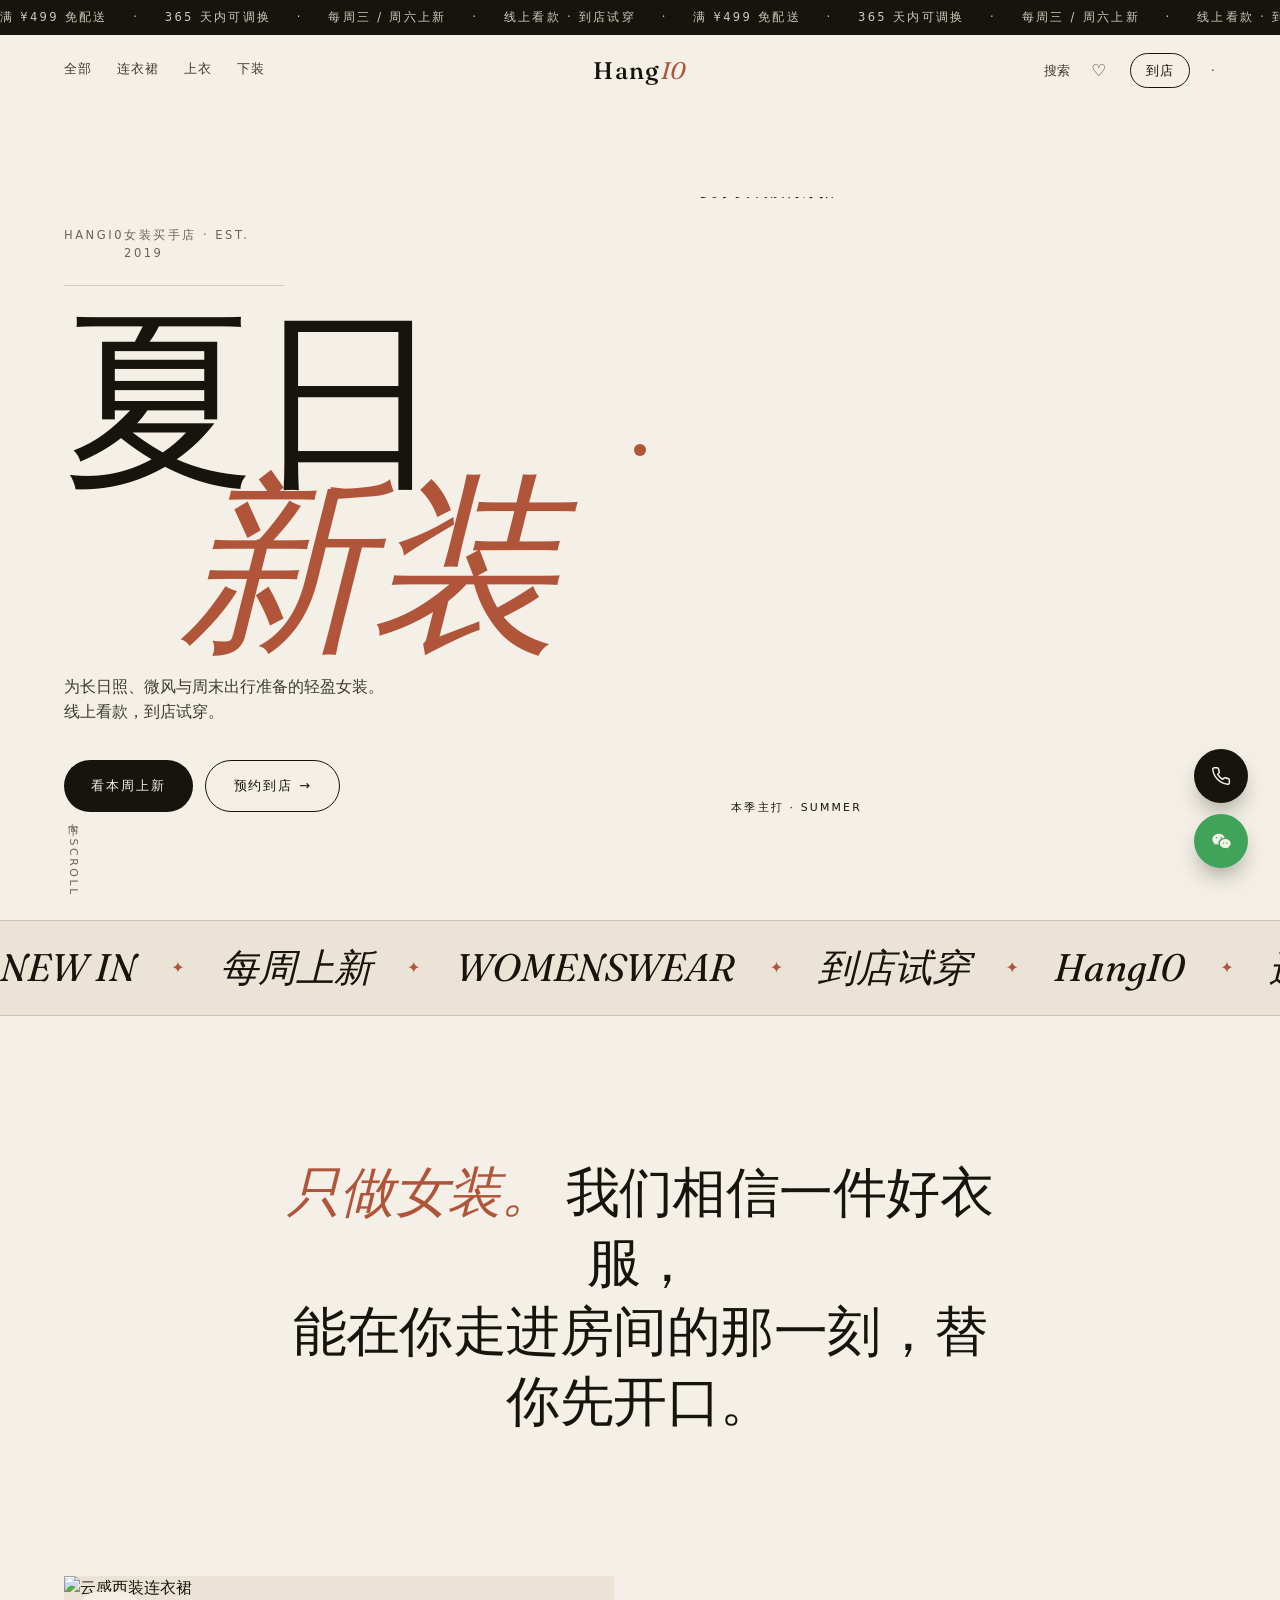
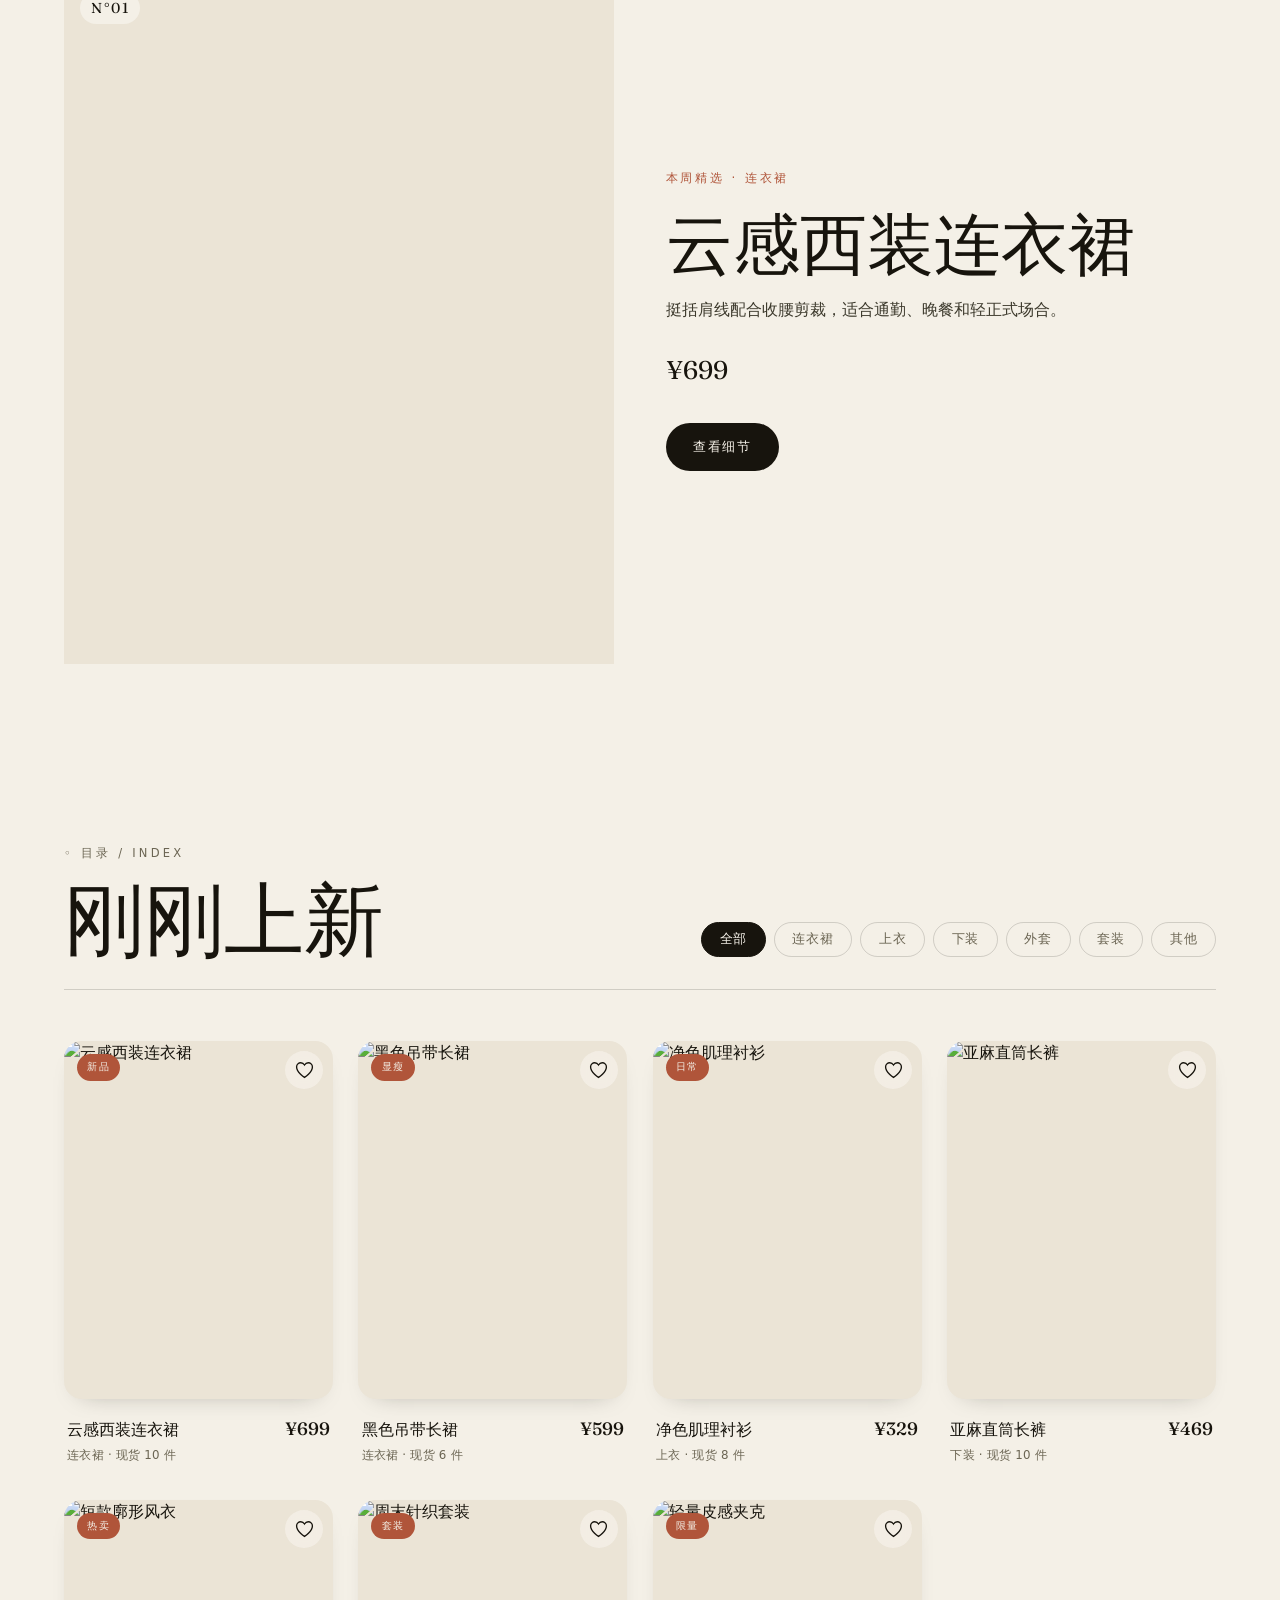
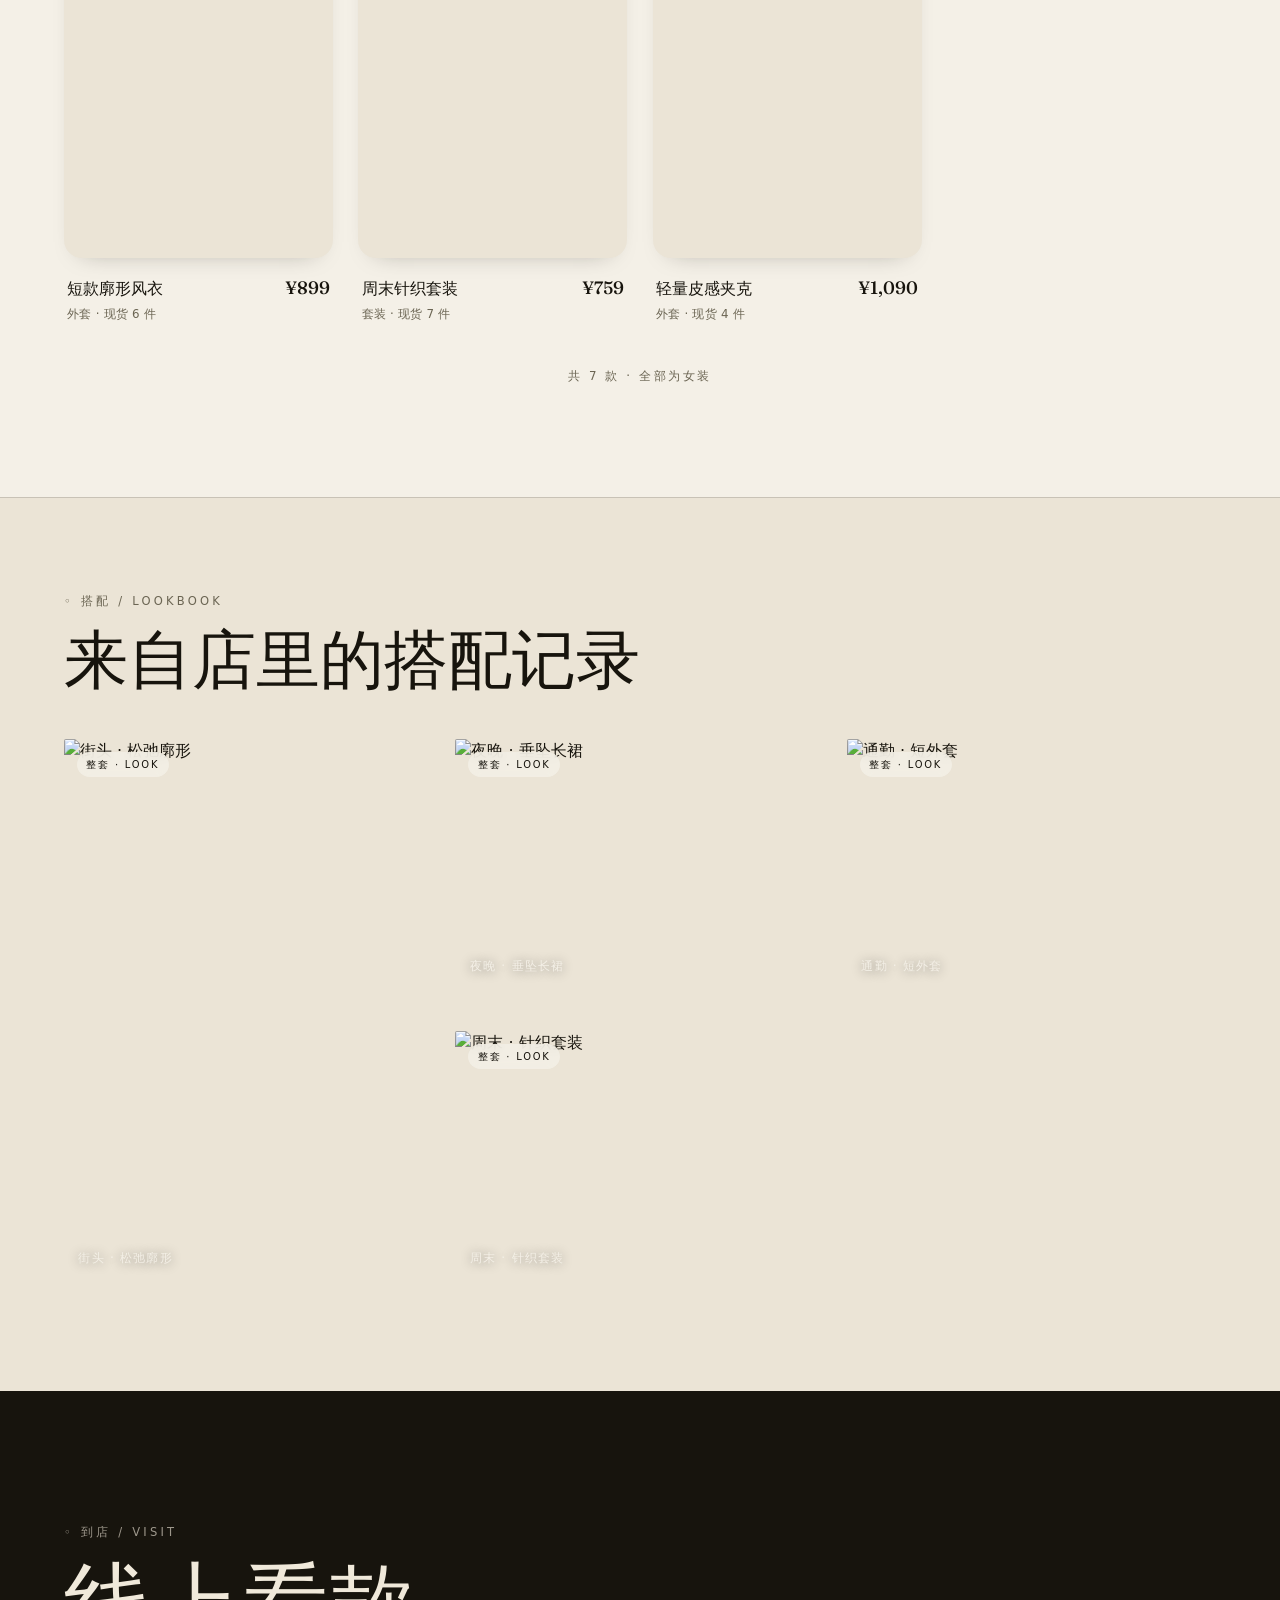
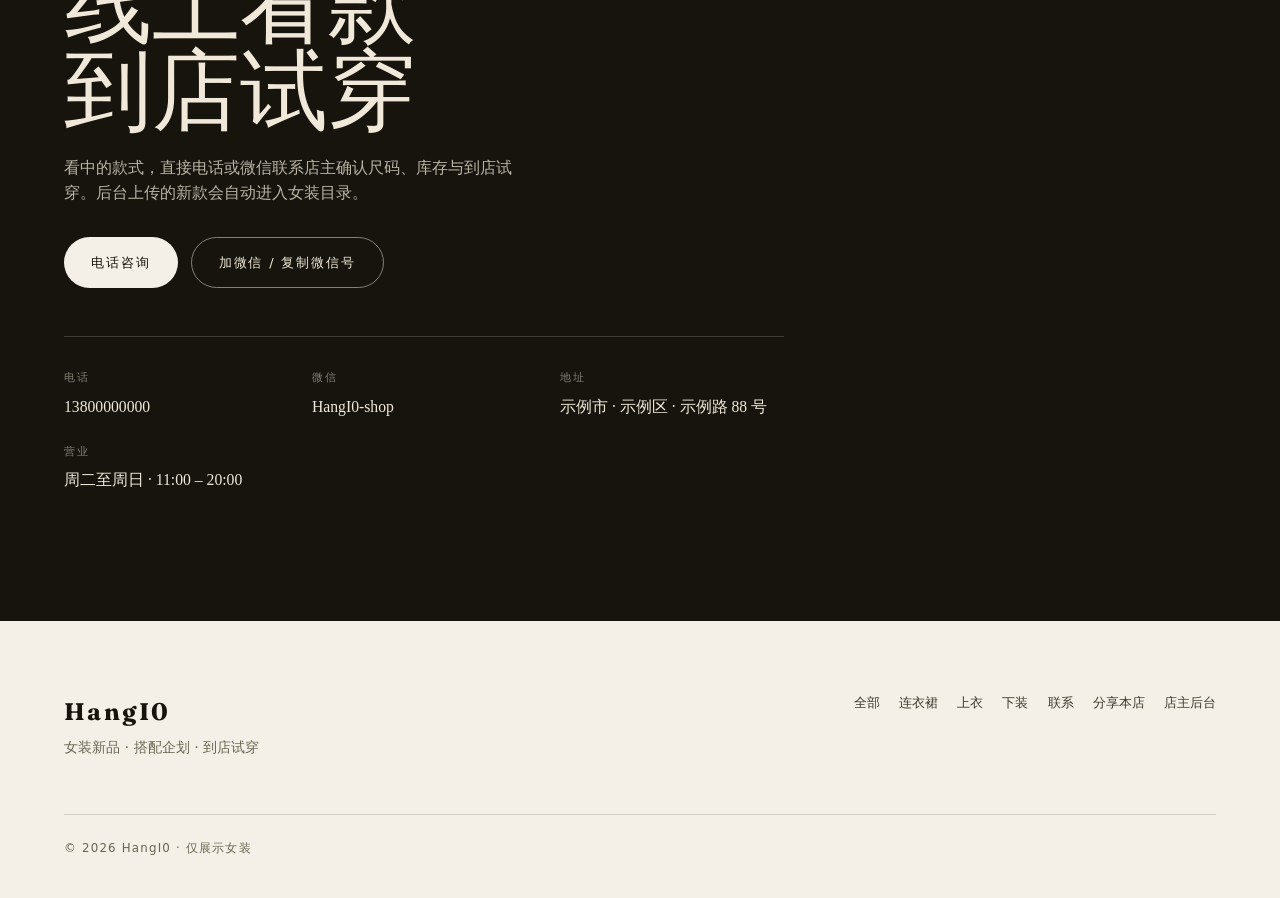
==== commit 19034ab4: "Add files via upload" ====
--- a/index.html
+++ b/index.html
@@ -75,6 +75,7 @@
       <a href="#index" data-nav-filter="bottom">下装</a>
       <a href="#index" data-nav-filter="outerwear">外套</a>
       <a href="#index" data-nav-filter="set">套装</a>
+      <a href="#index" data-nav-filter="other">其他</a>
       <a href="#visit">预约到店</a>
       <a href="./admin.html">店主后台</a>
     </nav>
@@ -151,6 +152,7 @@
             <button class="filter" type="button" data-filter="bottom">下装</button>
             <button class="filter" type="button" data-filter="outerwear">外套</button>
             <button class="filter" type="button" data-filter="set">套装</button>
+            <button class="filter" type="button" data-filter="other">其他</button>
           </div>
         </div>
 
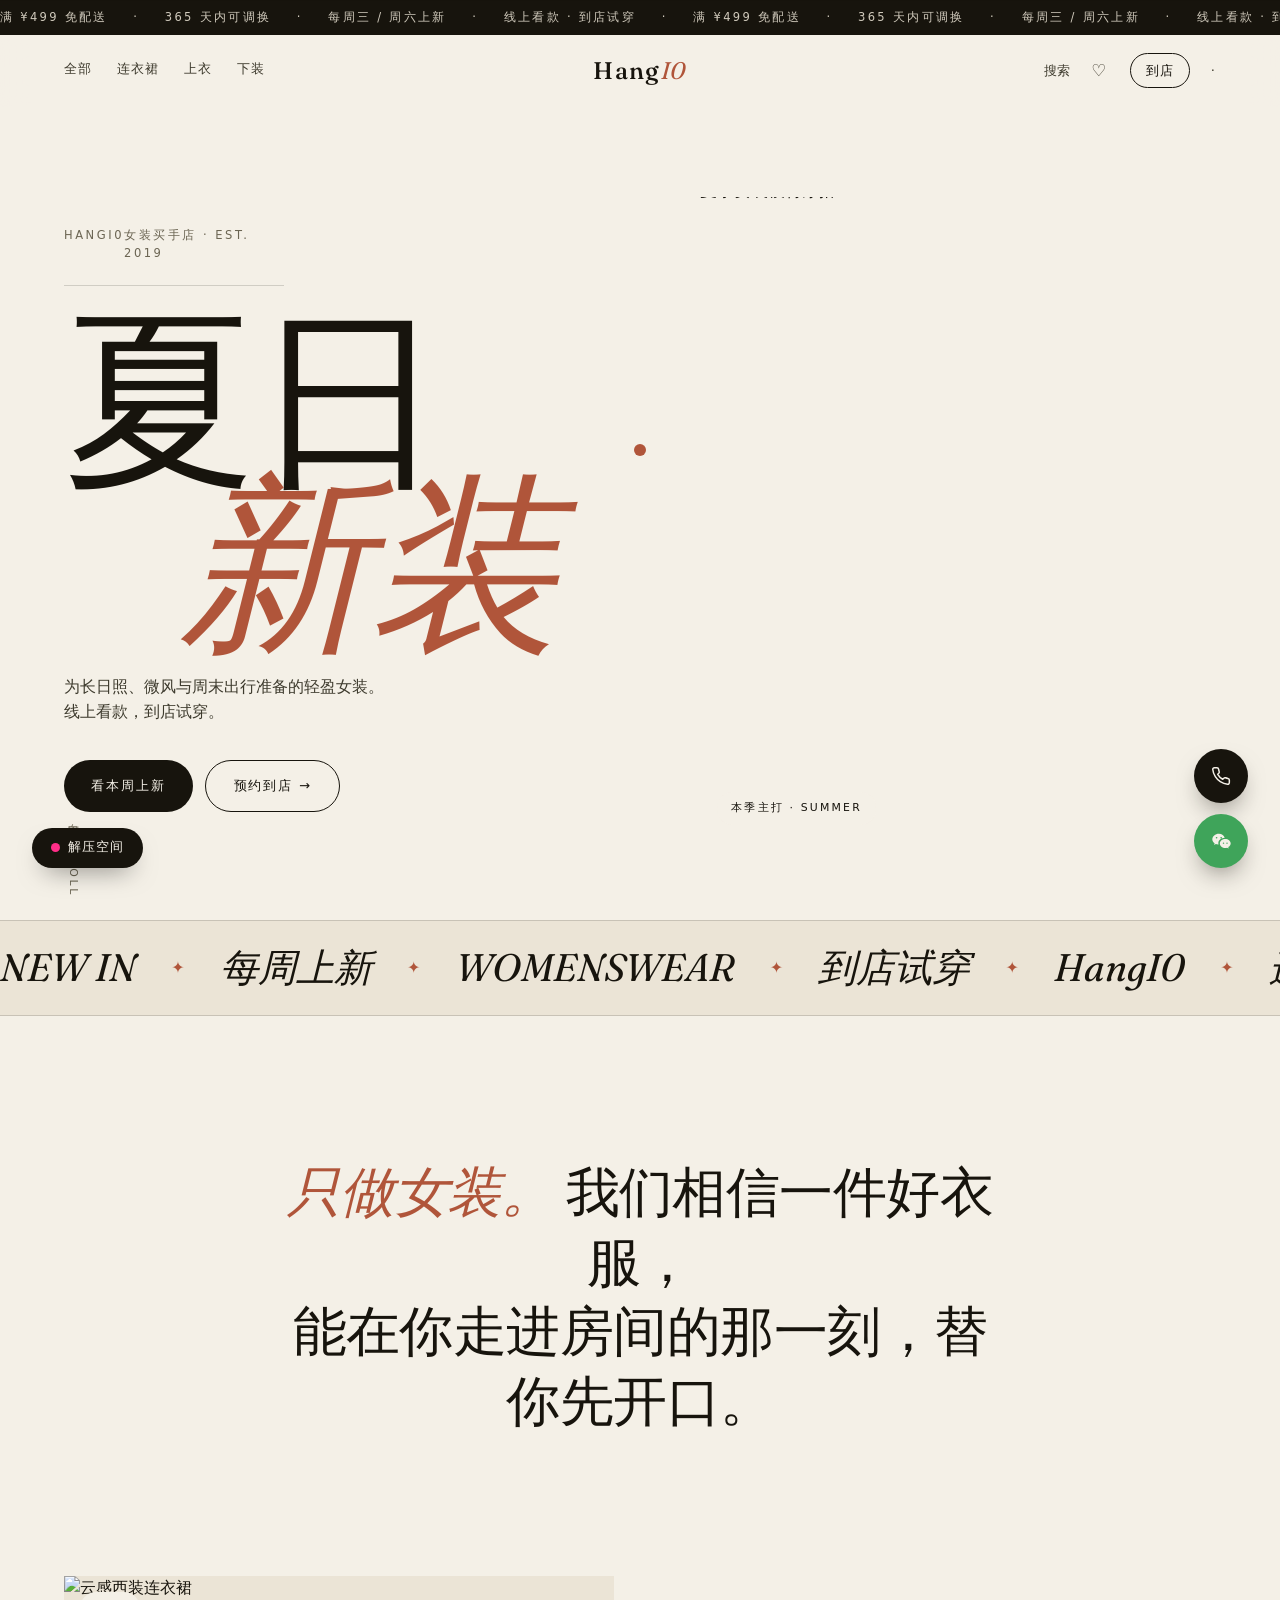
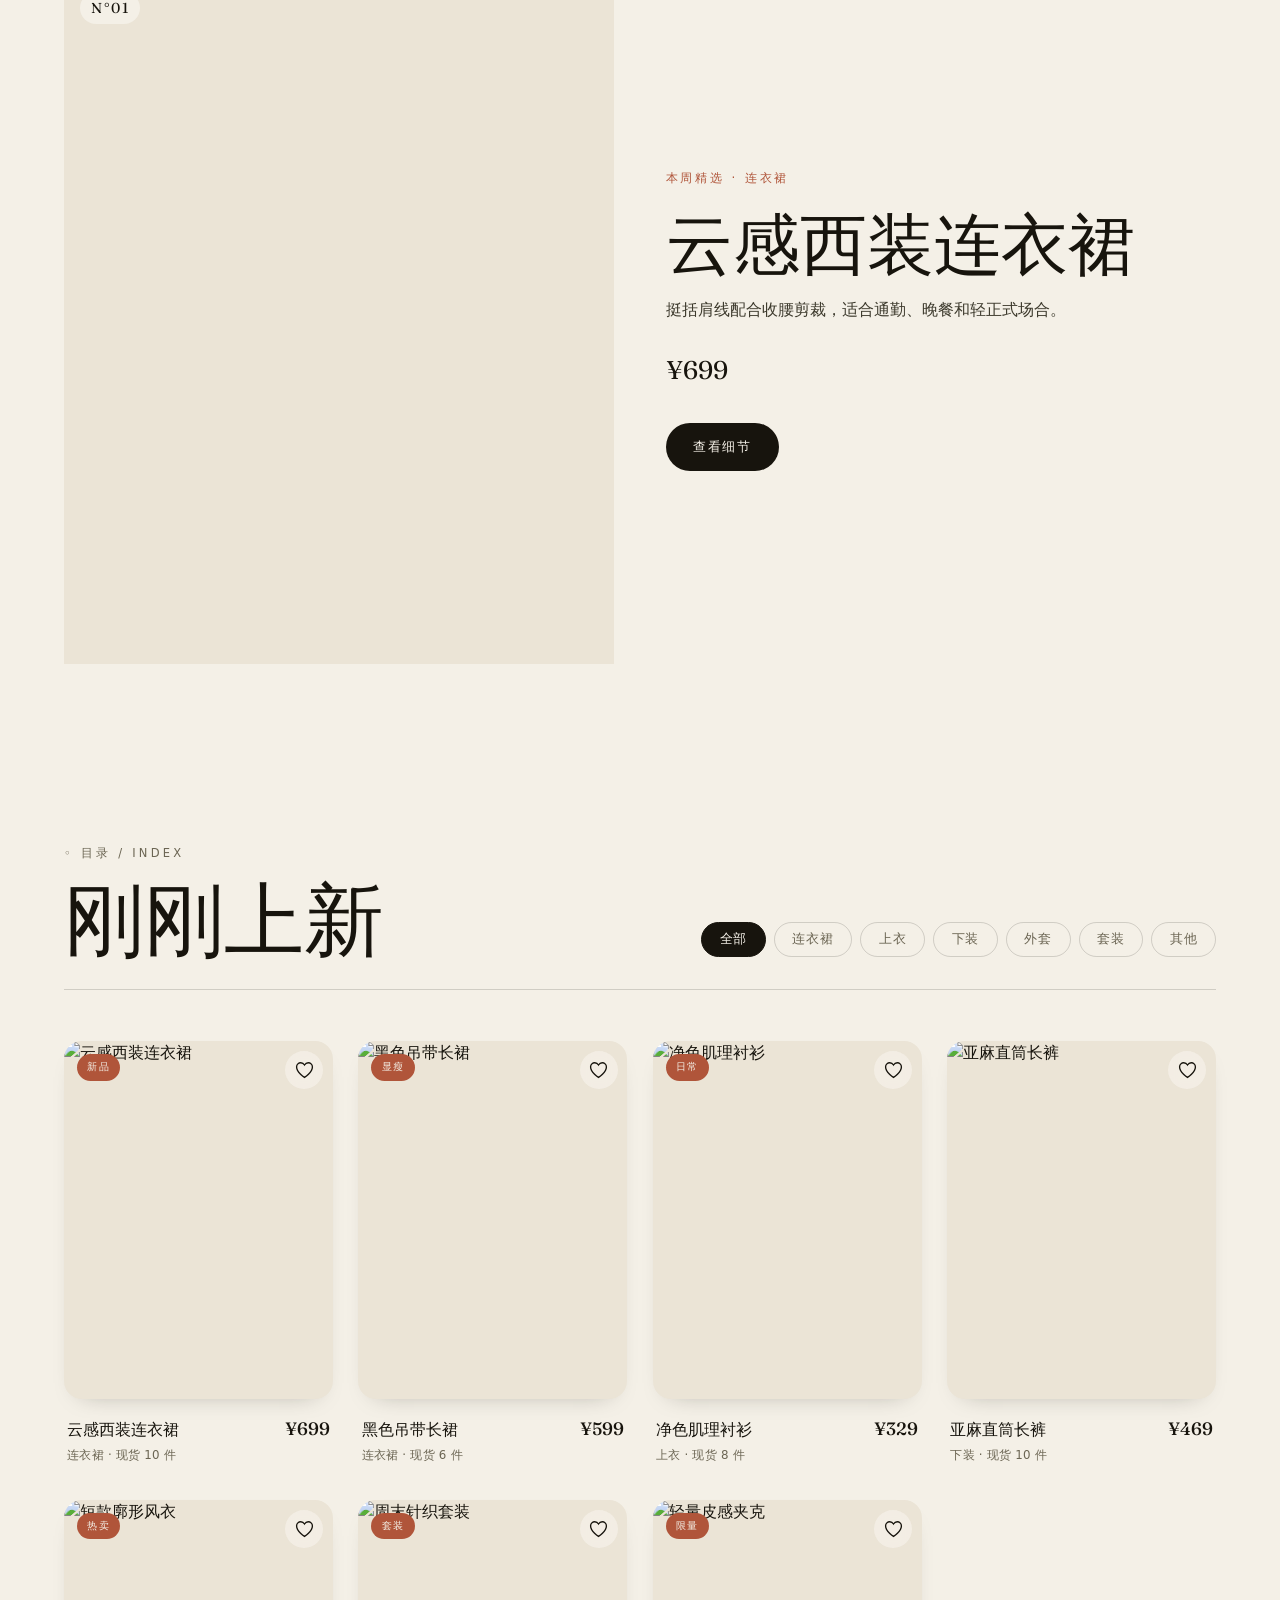
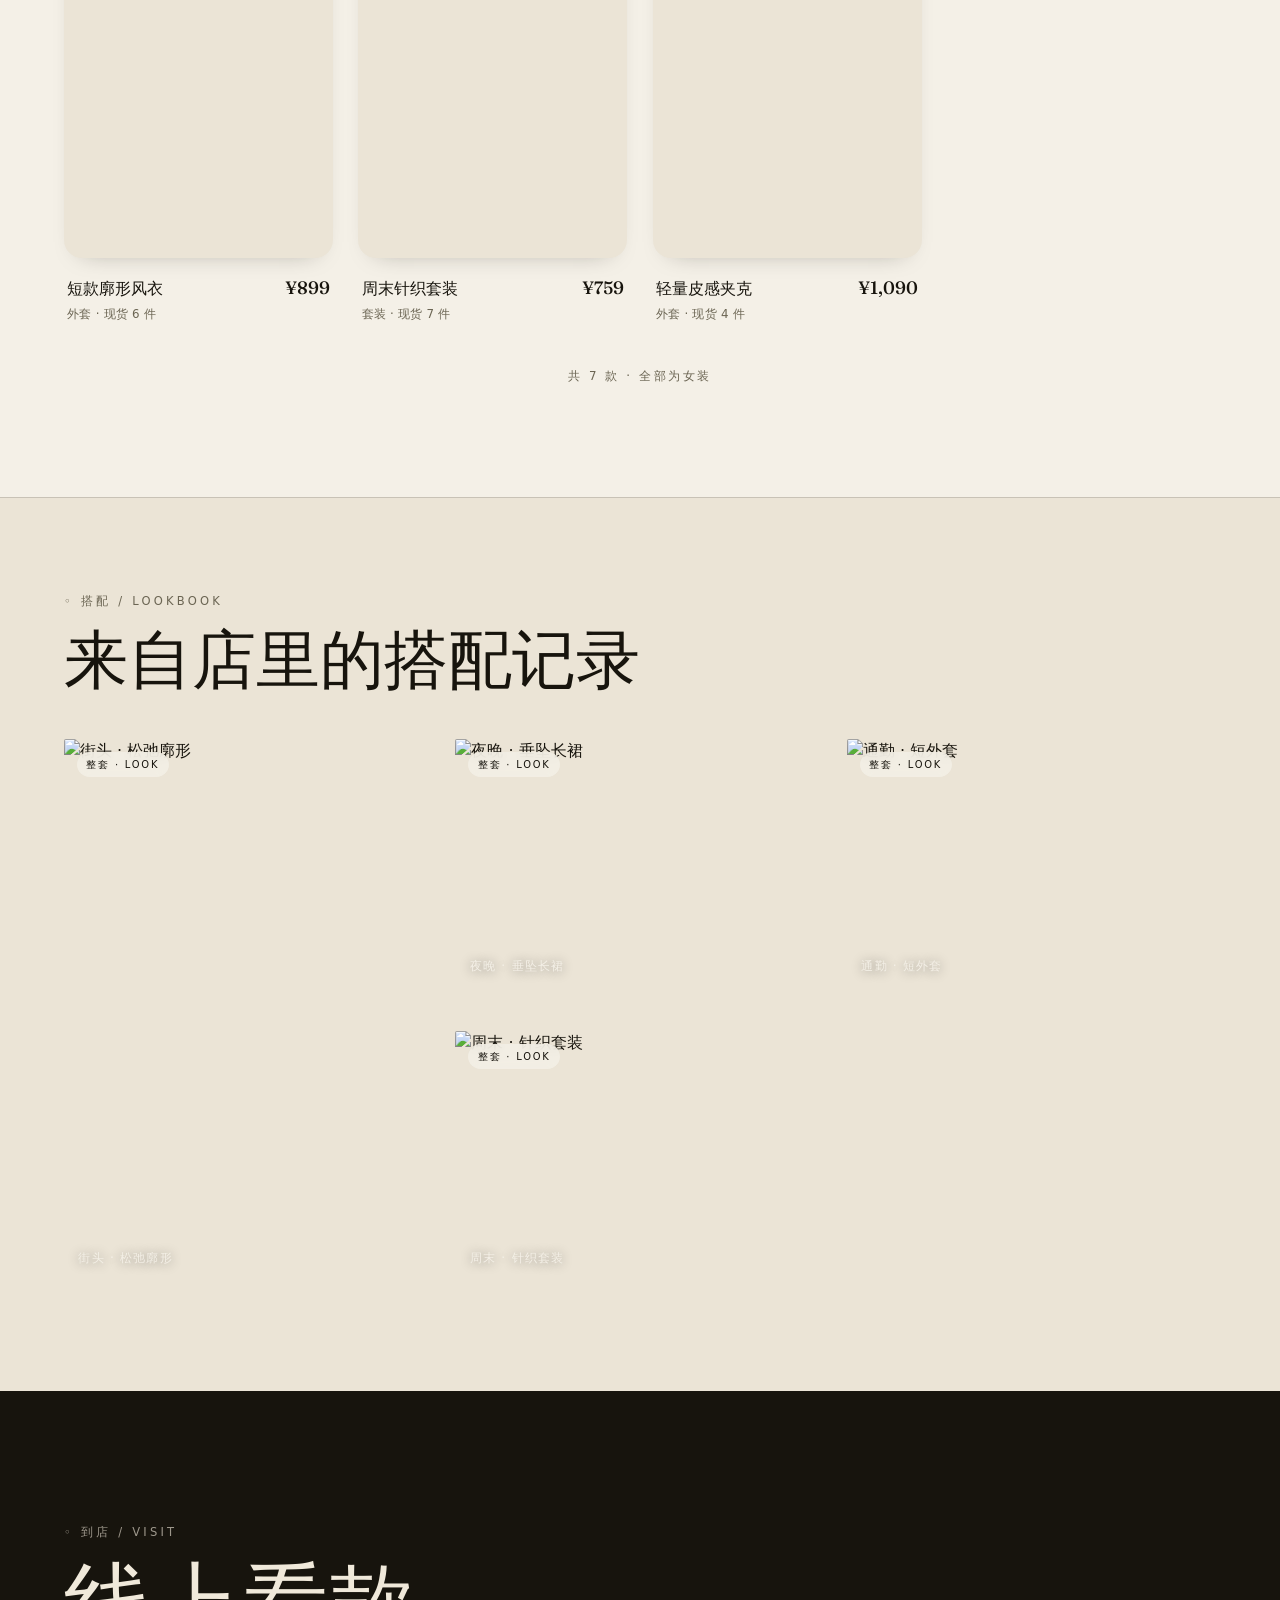
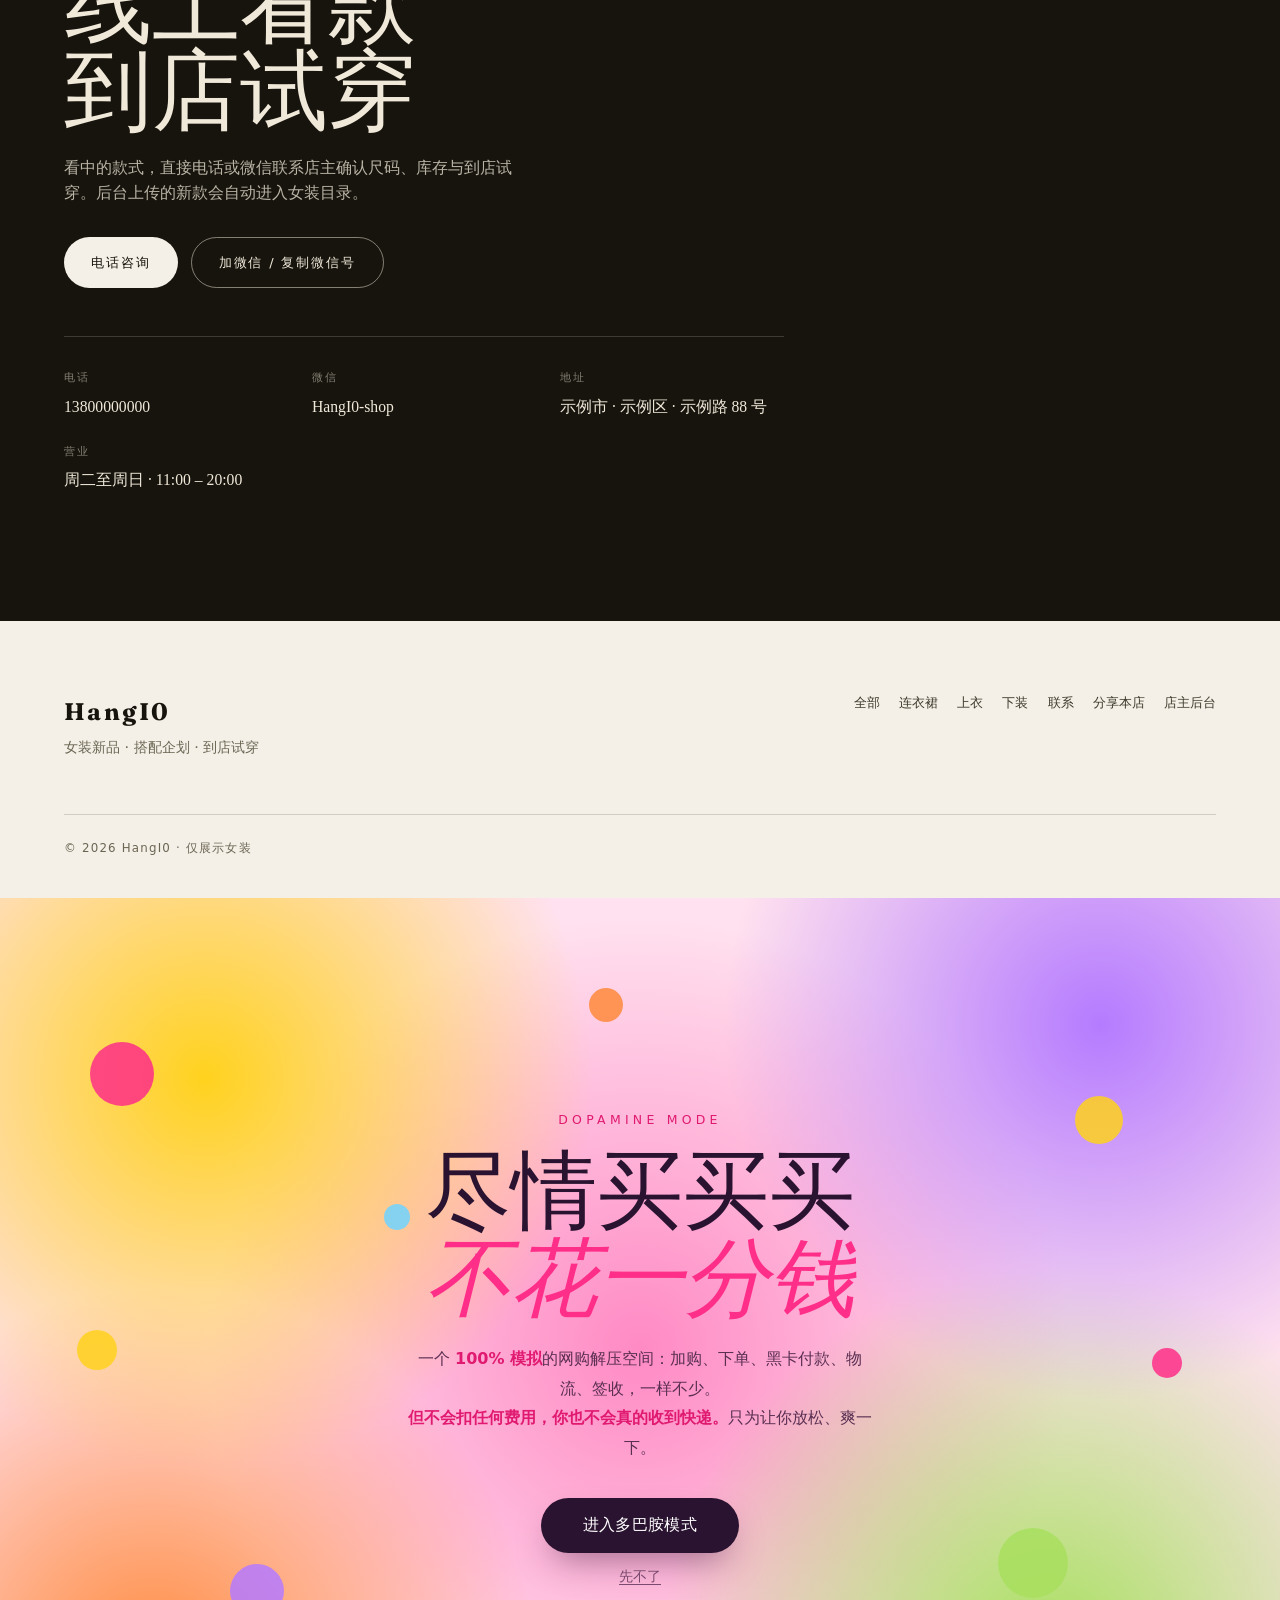
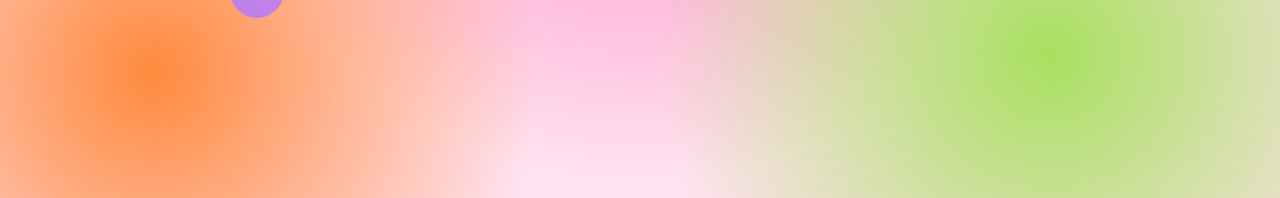
==== commit be50aaec: "Add files via upload" ====
--- a/index.html
+++ b/index.html
@@ -62,6 +62,7 @@
       <div class="nav-actions">
         <button class="nav-icon" type="button" data-search-toggle aria-label="搜索款式">搜索</button>
         <button class="nav-icon wish" type="button" data-wishlist-open aria-label="心愿单">♡<span class="wish-count" data-wish-count></span></button>
+        <button class="nav-icon cart-btn dopamine-only" type="button" data-cart-open aria-label="购物车">🛒<span class="cart-count" data-cart-count></span></button>
         <a class="nav-icon strong" href="#visit">到店</a>
         <a class="nav-icon" href="./admin.html" aria-label="店主后台" title="店主后台">·</a>
       </div>
@@ -246,6 +247,80 @@
       </div>
     </dialog>
 
+    <!-- 解压模式：入口（未进入时显示） -->
+    <button class="dopamine-fab" type="button" data-dopamine-enter aria-label="进入解压空间">
+      <span class="dopa-dot" aria-hidden="true"></span>解压空间
+    </button>
+
+    <!-- 解压模式：常驻提醒条（进入后显示） -->
+    <div class="dopamine-bar dopamine-only" role="note">
+      <span>解压模式 · 纯模拟，不扣费、不会真实发货</span>
+      <button type="button" data-dopamine-exit>退出</button>
+    </div>
+
+    <!-- 解压模式：全屏进入页 -->
+    <dialog class="dopamine-intro-dialog" data-dopamine-intro>
+      <div class="dopa-orbs" aria-hidden="true"><i></i><i></i><i></i><i></i><i></i><i></i><i></i><i></i></div>
+      <div class="dopamine-intro">
+        <p class="dopa-kicker">DOPAMINE MODE</p>
+        <h2 class="dopa-title">尽情买买买<br /><em>不花一分钱</em></h2>
+        <p class="dopa-desc">一个 <strong>100% 模拟</strong>的网购解压空间：加购、下单、黑卡付款、物流、签收，一样不少。<br />
+          <strong>但不会扣任何费用，你也不会真的收到快递。</strong>只为让你放松、爽一下。</p>
+        <div class="dopa-actions">
+          <button class="dopa-enter-btn" type="button" data-dopamine-confirm>进入多巴胺模式</button>
+          <button class="dopa-skip" type="button" data-dopamine-cancel>先不了</button>
+        </div>
+      </div>
+    </dialog>
+
+    <!-- 解压模式：购物车 -->
+    <dialog class="product-dialog cart-dialog" data-cart-dialog>
+      <button class="dialog-close" type="button" data-cart-close aria-label="关闭">关闭 ✕</button>
+      <div class="cart-head"><span class="idx">◦ 购物车 / CART（模拟）</span><h3>我的购物车</h3></div>
+      <div data-cart-content></div>
+    </dialog>
+
+    <!-- 解压模式：确认订单 -->
+    <dialog class="product-dialog checkout-dialog" data-checkout-dialog>
+      <button class="dialog-close" type="button" data-checkout-close aria-label="关闭">关闭 ✕</button>
+      <div class="checkout-inner">
+        <span class="idx">◦ 确认订单 / CHECKOUT</span>
+        <h3>确认订单</h3>
+        <form data-checkout-form class="checkout-form">
+          <div class="co-section">
+            <p class="co-label">收货地址</p>
+            <label>收货人<input name="name" required placeholder="你的名字" /></label>
+            <label>手机号<input name="phone" required placeholder="11 位手机号" inputmode="numeric" /></label>
+            <label>收货地址<textarea name="address" required rows="2" placeholder="省 / 市 / 区 / 详细地址"></textarea></label>
+          </div>
+          <div class="co-section">
+            <p class="co-label">支付方式</p>
+            <div class="pay-card">
+              <div class="pay-card-top"><span class="pay-card-brand">招商银行 · 黑金信用卡</span><span class="pay-card-chip"></span></div>
+              <div class="pay-card-no">**** **** **** 8888</div>
+              <div class="pay-card-bottom"><span>已绑定 · 默认</span><span>VISA INFINITE</span></div>
+            </div>
+          </div>
+          <div class="co-foot">
+            <div class="checkout-total" data-checkout-total></div>
+            <button class="btn solid" type="submit">提交订单</button>
+          </div>
+          <p class="dopamine-mini">模拟下单，不会产生任何费用，也不会真实配送。</p>
+        </form>
+      </div>
+    </dialog>
+
+    <!-- 解压模式：支付 -->
+    <dialog class="product-dialog payment-dialog" data-payment-dialog>
+      <div class="payment-inner" data-payment-content></div>
+    </dialog>
+
+    <!-- 解压模式：物流追踪 -->
+    <dialog class="product-dialog tracking-dialog" data-tracking-dialog>
+      <button class="dialog-close" type="button" data-tracking-close aria-label="关闭" hidden>关闭 ✕</button>
+      <div class="tracking-inner" data-tracking-content></div>
+    </dialog>
+
     <!-- 浮动联系快捷入口 -->
     <div class="fab" data-fab>
       <div class="fab-wechat-pop" data-fab-pop hidden>
--- a/styles.css
+++ b/styles.css
@@ -1719,3 +1719,333 @@
   transition: color 0.3s;
 }
 .foot-share:hover { color: var(--clay); }
+
+/* =========================================================
+   解压模式（多巴胺）— 模拟购物
+   ========================================================= */
+:root { --dopa: #ff5a8a; --dopa-deep: #e23b6d; --dopa-gold: #ffb020; }
+
+.dopamine-only { display: none; }
+body.dopamine-on .cart-btn,
+body.dopamine-on .dialog-actions .dopamine-only { display: inline-flex; }
+body.dopamine-on .dopamine-bar { display: flex; }
+body.dopamine-on .pcard-cart { display: flex; }
+
+.dopamine-fab {
+  position: fixed;
+  left: clamp(1rem, 3vw, 2rem);
+  bottom: clamp(1rem, 3vw, 2rem);
+  z-index: 80;
+  display: inline-flex;
+  align-items: center;
+  gap: 6px;
+  padding: 0.8rem 1.2rem;
+  border-radius: 999px;
+  background: var(--dopa);
+  color: #fff;
+  font-size: 0.9rem;
+  font-weight: 500;
+  box-shadow: 0 12px 26px -8px rgba(226, 59, 109, 0.6);
+  animation: dopaPulse 2.2s ease-in-out infinite;
+}
+.dopamine-fab:hover { background: var(--dopa-deep); }
+body.dopamine-on .dopamine-fab { display: none; }
+@keyframes dopaPulse {
+  0%, 100% { transform: translateY(0) scale(1); }
+  50% { transform: translateY(-3px) scale(1.04); }
+}
+
+.dopamine-bar {
+  position: fixed;
+  left: 50%;
+  bottom: 1rem;
+  transform: translateX(-50%);
+  z-index: 81;
+  align-items: center;
+  gap: 12px;
+  background: var(--ink);
+  color: var(--cream-on-dark);
+  font-size: 0.78rem;
+  letter-spacing: 0.02em;
+  padding: 0.6rem 1rem 0.6rem 1.2rem;
+  border-radius: 999px;
+  box-shadow: 0 14px 30px -12px rgba(0, 0, 0, 0.5);
+  max-width: 92vw;
+}
+.dopamine-bar button {
+  background: var(--dopa);
+  color: #fff;
+  font-size: 0.72rem;
+  padding: 0.3rem 0.8rem;
+  border-radius: 999px;
+  white-space: nowrap;
+}
+.dopamine-bar button:hover { background: var(--dopa-deep); }
+
+.cart-btn { position: relative; font-size: 1rem; }
+.cart-count {
+  font-size: 0.66rem;
+  margin-left: 0.15rem;
+  color: var(--dopa-deep);
+  font-family: var(--font-sans);
+}
+.cart-btn.bump { animation: cartBump 0.4s var(--ease); }
+@keyframes cartBump {
+  0%, 100% { transform: scale(1); }
+  35% { transform: scale(1.35); }
+}
+
+.pcard-cart {
+  align-items: center;
+  justify-content: center;
+  gap: 6px;
+  width: 100%;
+  margin-top: 0.6rem;
+  padding: 0.6rem;
+  border-radius: 999px;
+  background: var(--ink);
+  color: var(--paper);
+  font-size: 0.78rem;
+  letter-spacing: 0.06em;
+  transition: background 0.3s;
+}
+.pcard-cart:hover { background: var(--dopa); }
+
+.dopamine-dialog { width: min(440px, 92vw); padding: clamp(1.8rem, 5vw, 2.6rem); }
+.dopamine-intro { text-align: center; }
+.dopamine-emoji { font-size: 3rem; line-height: 1; margin-bottom: 0.6rem; }
+.dopamine-intro h3 { font-family: var(--font-display); font-weight: 400; font-size: clamp(1.5rem, 5vw, 2rem); margin-bottom: 1rem; }
+.dopamine-warn { color: var(--ink-2); line-height: 1.8; margin-bottom: 1.6rem; }
+.dopamine-warn strong { color: var(--dopa-deep); }
+.dopamine-intro-actions { display: flex; flex-direction: column; gap: 0.6rem; }
+.dopamine-intro-actions .btn { width: 100%; justify-content: center; }
+.dopamine-intro-actions .btn.solid { background: var(--dopa); }
+.dopamine-intro-actions .btn.solid:hover { background: var(--dopa-deep); }
+.dopamine-mini { font-size: 0.76rem; color: var(--ink-soft); text-align: center; margin-top: 0.4rem; }
+
+.cart-dialog, .checkout-dialog { width: min(560px, 94vw); padding: clamp(1.6rem, 4vw, 2.4rem); overflow-y: auto; }
+.cart-head { margin-bottom: 1.4rem; }
+.cart-head h3, .checkout-inner h3 { font-family: var(--font-display); font-weight: 400; font-size: clamp(1.5rem, 4vw, 2rem); }
+.cart-empty { color: var(--ink-soft); font-family: var(--font-serif); padding: 1.5rem 0 2rem; text-align: center; }
+.cart-item { display: flex; gap: 12px; align-items: center; padding: 0.9rem 0; border-bottom: 1px solid var(--line-soft); }
+.cart-item img { width: 60px; height: 76px; object-fit: cover; border-radius: 8px; background: var(--paper-2); flex: none; }
+.cart-item .ci-info { flex: 1; min-width: 0; }
+.cart-item .ci-name { font-family: var(--font-serif); font-size: 0.95rem; }
+.cart-item .ci-price { color: var(--ink-soft); font-size: 0.82rem; margin-top: 2px; }
+.qty { display: inline-flex; align-items: center; gap: 8px; margin-top: 6px; }
+.qty button { width: 26px; height: 26px; border-radius: 999px; border: 1px solid var(--line); display: grid; place-items: center; font-size: 1rem; }
+.qty button:hover { background: var(--ink); color: var(--paper); }
+.qty span { min-width: 20px; text-align: center; }
+.ci-remove { color: var(--ink-soft); font-size: 0.76rem; background: none; }
+.ci-remove:hover { color: var(--dopa-deep); }
+.cart-foot { display: flex; align-items: center; justify-content: space-between; gap: 1rem; margin-top: 1.4rem; padding-top: 1.2rem; border-top: 1px solid var(--line); }
+.cart-total-num { font-family: var(--font-display); font-size: 1.5rem; }
+.cart-foot .btn.solid { background: var(--dopa); }
+.cart-foot .btn.solid:hover { background: var(--dopa-deep); }
+
+.checkout-form { display: flex; flex-direction: column; gap: 1rem; margin-top: 1.2rem; }
+.checkout-form label { display: flex; flex-direction: column; gap: 6px; font-size: 0.82rem; color: var(--ink-2); }
+.checkout-form input, .checkout-form textarea {
+  font-family: inherit; font-size: 0.95rem; padding: 0.7rem 0.9rem;
+  border: 1px solid var(--line); border-radius: 10px; background: var(--paper); color: var(--ink); outline: none;
+}
+.checkout-form input:focus, .checkout-form textarea:focus { border-color: var(--ink); }
+.checkout-total { font-family: var(--font-display); font-size: 1.2rem; padding: 0.4rem 0; }
+.checkout-form .btn.solid { width: 100%; justify-content: center; background: var(--dopa); }
+.checkout-form .btn.solid:hover { background: var(--dopa-deep); }
+
+.tracking-dialog { width: min(500px, 94vw); padding: clamp(1.8rem, 5vw, 2.6rem); overflow-y: auto; }
+.tracking-inner h3 { font-family: var(--font-display); font-weight: 400; font-size: clamp(1.5rem, 4vw, 2rem); margin-bottom: 0.4rem; }
+.tracking-sub { color: var(--ink-soft); font-size: 0.82rem; margin-bottom: 1.6rem; }
+.track-steps { list-style: none; margin: 0 0 1.4rem; padding: 0; }
+.track-step { display: flex; gap: 12px; padding-bottom: 1.1rem; position: relative; opacity: 0.35; transition: opacity 0.4s; }
+.track-step:not(:last-child)::before { content: ""; position: absolute; left: 9px; top: 20px; bottom: 0; width: 2px; background: var(--line); }
+.track-step.done { opacity: 1; }
+.track-dot { width: 20px; height: 20px; border-radius: 999px; border: 2px solid var(--line); flex: none; display: grid; place-items: center; font-size: 0.7rem; background: var(--paper); z-index: 1; }
+.track-step.done .track-dot { background: var(--dopa); border-color: var(--dopa); color: #fff; }
+.track-step.active .track-dot { animation: dopaPulse 1s ease-in-out infinite; }
+.track-label { font-size: 0.92rem; }
+.track-time { font-size: 0.75rem; color: var(--ink-soft); margin-top: 2px; }
+.track-delivered {
+  text-align: center; padding: 1.4rem; border-radius: 14px;
+  background: color-mix(in srgb, var(--dopa) 14%, var(--paper)); margin-bottom: 1.2rem;
+}
+.track-delivered .big { font-size: 2.4rem; }
+.track-delivered h4 { font-family: var(--font-display); font-weight: 400; font-size: 1.4rem; margin: 0.4rem 0; }
+.track-delivered p { color: var(--ink-2); font-size: 0.86rem; }
+.tracking-inner .btn { width: 100%; justify-content: center; }
+
+.confetti-layer { position: fixed; inset: 0; pointer-events: none; z-index: 300; overflow: hidden; }
+.confetti-piece {
+  position: fixed; top: -20px; width: 9px; height: 14px; border-radius: 2px;
+  z-index: 400; animation: confettiFall linear forwards;
+}
+@keyframes confettiFall {
+  to { transform: translateY(105vh) rotate(720deg); opacity: 0.9; }
+}
+
+@media (max-width: 560px) {
+  .dopamine-bar { font-size: 0.7rem; padding: 0.5rem 0.7rem 0.5rem 0.9rem; bottom: 0.6rem; }
+  .dopamine-fab { padding: 0.7rem 1rem; font-size: 0.82rem; }
+}
+
+@media (prefers-reduced-motion: reduce) {
+  .dopamine-fab, .track-step.active .track-dot { animation: none; }
+}
+
+/* =========================================================
+   解压模式 2.0 — 多巴胺主题 + 真实网购流程
+   ========================================================= */
+
+/* 进入后：整站切换多巴胺糖果配色 */
+body.dopamine-on {
+  --paper: #fff2f8;
+  --paper-2: #ffe4f1;
+  --paper-3: #ffd3e7;
+  --ink: #2a1330;
+  --ink-2: #6a3560;
+  --ink-soft: #a06f92;
+  --line: rgba(42, 19, 48, 0.16);
+  --line-soft: rgba(42, 19, 48, 0.08);
+  --clay: #ff2e88;
+  --clay-deep: #e01a70;
+  --cream-on-dark: #fff2f8;
+  background:
+    radial-gradient(circle at 10% 12%, rgba(255, 214, 30, 0.38), transparent 26%),
+    radial-gradient(circle at 90% 8%, rgba(181, 123, 255, 0.34), transparent 24%),
+    radial-gradient(circle at 84% 82%, rgba(120, 220, 120, 0.30), transparent 26%),
+    radial-gradient(circle at 14% 90%, rgba(255, 138, 61, 0.30), transparent 24%),
+    radial-gradient(circle at 50% 46%, rgba(111, 211, 255, 0.14), transparent 42%),
+    var(--paper);
+  background-attachment: fixed;
+}
+body.dopamine-on .btn.solid { background: var(--clay); }
+body.dopamine-on .btn.solid:hover { background: var(--clay-deep); }
+
+/* 入口按钮（精致版，覆盖旧样式） */
+.dopamine-fab {
+  position: fixed;
+  left: clamp(1rem, 3vw, 2rem);
+  bottom: clamp(1rem, 3vw, 2rem);
+  z-index: 80;
+  display: inline-flex;
+  align-items: center;
+  gap: 8px;
+  padding: 0.72rem 1.2rem;
+  border-radius: 999px;
+  background: var(--ink);
+  color: var(--paper);
+  font-family: var(--font-sans);
+  font-size: 0.8rem;
+  font-weight: 500;
+  letter-spacing: 0.08em;
+  box-shadow: 0 12px 26px -12px rgba(0, 0, 0, 0.55);
+  transition: transform 0.4s var(--ease);
+  animation: none;
+}
+.dopamine-fab:hover { transform: translateY(-2px); background: var(--ink); }
+body.dopamine-on .dopamine-fab { display: none; }
+.dopa-dot {
+  width: 9px; height: 9px; border-radius: 999px; background: #ff2e88;
+  animation: dopaHue 5s linear infinite;
+}
+@keyframes dopaHue {
+  0% { background: #ff2e88; } 25% { background: #ffd21e; }
+  50% { background: #a8e05f; } 75% { background: #b57bff; } 100% { background: #ff2e88; }
+}
+
+/* 提醒条 */
+.dopamine-bar { align-items: center; }
+
+/* 全屏进入页 */
+.dopamine-intro-dialog {
+  width: 100vw; max-width: 100vw; height: 100vh; max-height: 100vh;
+  margin: 0; padding: 0; border: none;
+  display: grid; place-items: center; overflow: hidden;
+  background:
+    radial-gradient(circle at 16% 20%, #ffd21e, transparent 30%),
+    radial-gradient(circle at 86% 14%, #b57bff, transparent 28%),
+    radial-gradient(circle at 82% 84%, #a8e05f, transparent 30%),
+    radial-gradient(circle at 12% 86%, #ff8a3d, transparent 28%),
+    radial-gradient(circle at 50% 50%, #ff8ac4, transparent 55%),
+    #ffe1ef;
+}
+.dopamine-intro-dialog::backdrop { background: rgba(20, 10, 25, 0.4); }
+.dopa-orbs { position: absolute; inset: 0; pointer-events: none; }
+.dopa-orbs i { position: absolute; border-radius: 999px; opacity: 0.85; animation: orbFloat 6s ease-in-out infinite; }
+.dopa-orbs i:nth-child(1) { left: 7%; top: 16%; width: 64px; height: 64px; background: #ff2e88; animation-delay: 0s; }
+.dopa-orbs i:nth-child(2) { left: 84%; top: 22%; width: 48px; height: 48px; background: #ffd21e; animation-delay: 0.6s; }
+.dopa-orbs i:nth-child(3) { left: 18%; top: 74%; width: 54px; height: 54px; background: #b57bff; animation-delay: 1.1s; }
+.dopa-orbs i:nth-child(4) { left: 78%; top: 70%; width: 70px; height: 70px; background: #a8e05f; animation-delay: 0.3s; }
+.dopa-orbs i:nth-child(5) { left: 46%; top: 10%; width: 34px; height: 34px; background: #ff8a3d; animation-delay: 0.9s; }
+.dopa-orbs i:nth-child(6) { left: 30%; top: 34%; width: 26px; height: 26px; background: #6fd3ff; animation-delay: 1.4s; }
+.dopa-orbs i:nth-child(7) { left: 90%; top: 50%; width: 30px; height: 30px; background: #ff2e88; animation-delay: 0.5s; }
+.dopa-orbs i:nth-child(8) { left: 6%; top: 48%; width: 40px; height: 40px; background: #ffd21e; animation-delay: 1.6s; }
+@keyframes orbFloat { 0%, 100% { transform: translateY(0); } 50% { transform: translateY(-20px); } }
+
+.dopamine-intro-dialog .dopamine-intro {
+  position: relative; z-index: 1;
+  width: min(680px, 92vw); text-align: center;
+  padding: clamp(1.5rem, 5vw, 3rem);
+}
+.dopa-kicker { font-size: 0.78rem; letter-spacing: 0.34em; color: #e01a70; margin-bottom: 1rem; }
+.dopa-title {
+  font-family: var(--font-display); font-weight: 400;
+  font-size: clamp(2.6rem, 10vw, 5.4rem); line-height: 1.02; color: #2a1330; margin-bottom: 1.4rem;
+}
+.dopa-title em { font-style: italic; color: #ff2e88; }
+.dopa-desc { max-width: 46ch; margin: 0 auto 2.2rem; color: #5a2f52; line-height: 1.85; font-size: 1rem; }
+.dopa-desc strong { color: #e01a70; }
+.dopa-actions { display: flex; flex-direction: column; align-items: center; gap: 0.9rem; }
+.dopa-enter-btn {
+  background: #2a1330; color: #fff; padding: 1.05rem 2.6rem; border-radius: 999px;
+  font-size: 1.02rem; font-weight: 500; letter-spacing: 0.02em;
+  box-shadow: 0 16px 34px -12px rgba(42, 19, 48, 0.5); transition: transform 0.3s var(--ease), background 0.3s;
+}
+.dopa-enter-btn:hover { transform: translateY(-3px) scale(1.03); background: #ff2e88; }
+.dopa-skip { color: #7a4a6f; font-size: 0.86rem; text-decoration: underline; text-underline-offset: 3px; }
+
+/* 确认订单：分区 + 黑金卡 */
+.co-section { margin-bottom: 1.4rem; }
+.co-label { font-size: 0.72rem; letter-spacing: 0.16em; text-transform: uppercase; color: var(--ink-soft); margin-bottom: 0.7rem; }
+.pay-card {
+  border-radius: 14px; padding: 1.15rem 1.35rem; color: #f3e4bf;
+  background: linear-gradient(135deg, #17171b 0%, #2c2c34 60%, #3a3320 100%);
+  box-shadow: 0 14px 30px -14px rgba(0, 0, 0, 0.6);
+}
+.pay-card-top { display: flex; justify-content: space-between; align-items: center; }
+.pay-card-brand { font-size: 0.9rem; letter-spacing: 0.02em; color: #e8c976; }
+.pay-card-chip { width: 34px; height: 24px; border-radius: 5px; background: linear-gradient(135deg, #e8c976, #b0872f); }
+.pay-card-no { font-size: 1.24rem; letter-spacing: 0.14em; margin: 1rem 0 0.9rem; color: #f5e9cc; }
+.pay-card-bottom { display: flex; justify-content: space-between; font-size: 0.7rem; letter-spacing: 0.06em; color: #c9b483; }
+.co-foot { display: flex; align-items: center; justify-content: space-between; gap: 1rem; margin-top: 0.4rem; }
+.co-foot .btn.solid { flex: none; }
+
+/* 支付弹窗 */
+.payment-dialog { width: min(400px, 92vw); padding: clamp(1.8rem, 5vw, 2.6rem); text-align: center; }
+.pay-amount { font-family: var(--font-display); font-weight: 400; font-size: 2.8rem; margin: 0.5rem 0 0.2rem; }
+.pay-sub { color: var(--ink-soft); font-size: 0.84rem; margin-bottom: 1.6rem; }
+.pay-method-row { display: inline-flex; align-items: center; gap: 8px; font-size: 0.88rem; margin-bottom: 1.6rem; }
+.pay-mini-card { width: 26px; height: 17px; border-radius: 3px; background: linear-gradient(135deg, #17171b, #3a3320); display: inline-block; }
+.pay-confirm-btn { width: 100%; justify-content: center; }
+.pay-spinner {
+  width: 54px; height: 54px; border-radius: 999px; margin: 1.4rem auto 1rem;
+  border: 4px solid var(--line); border-top-color: var(--clay); animation: spin 0.8s linear infinite;
+}
+@keyframes spin { to { transform: rotate(360deg); } }
+.pay-processing { color: var(--ink-2); font-size: 0.95rem; }
+.pay-success-icon {
+  width: 66px; height: 66px; border-radius: 999px; margin: 1rem auto; background: #2ec16b; color: #fff;
+  display: grid; place-items: center; font-size: 2rem; animation: popIn 0.4s var(--ease);
+}
+@keyframes popIn { from { transform: scale(0); } to { transform: scale(1); } }
+
+/* 物流：订单头 + 签收短信卡 */
+.track-order-head { display: flex; gap: 12px; align-items: center; padding-bottom: 1rem; margin-bottom: 1rem; border-bottom: 1px solid var(--line); }
+.track-order-head img { width: 52px; height: 66px; object-fit: cover; border-radius: 8px; flex: none; background: var(--paper-2); }
+.track-order-title { font-family: var(--font-serif); font-size: 1.02rem; }
+.track-order-meta { font-size: 0.8rem; color: var(--ink-soft); margin-top: 3px; }
+.sms-card { background: var(--paper-2); border: 1px solid var(--line); border-radius: 14px; padding: 1.1rem 1.2rem; margin-bottom: 1.3rem; }
+.sms-head { display: flex; align-items: center; gap: 6px; font-size: 0.78rem; letter-spacing: 0.02em; color: var(--clay-deep); margin-bottom: 0.55rem; }
+.sms-body { font-size: 0.92rem; line-height: 1.75; }
+.sms-note { color: var(--ink-soft); font-size: 0.82rem; }
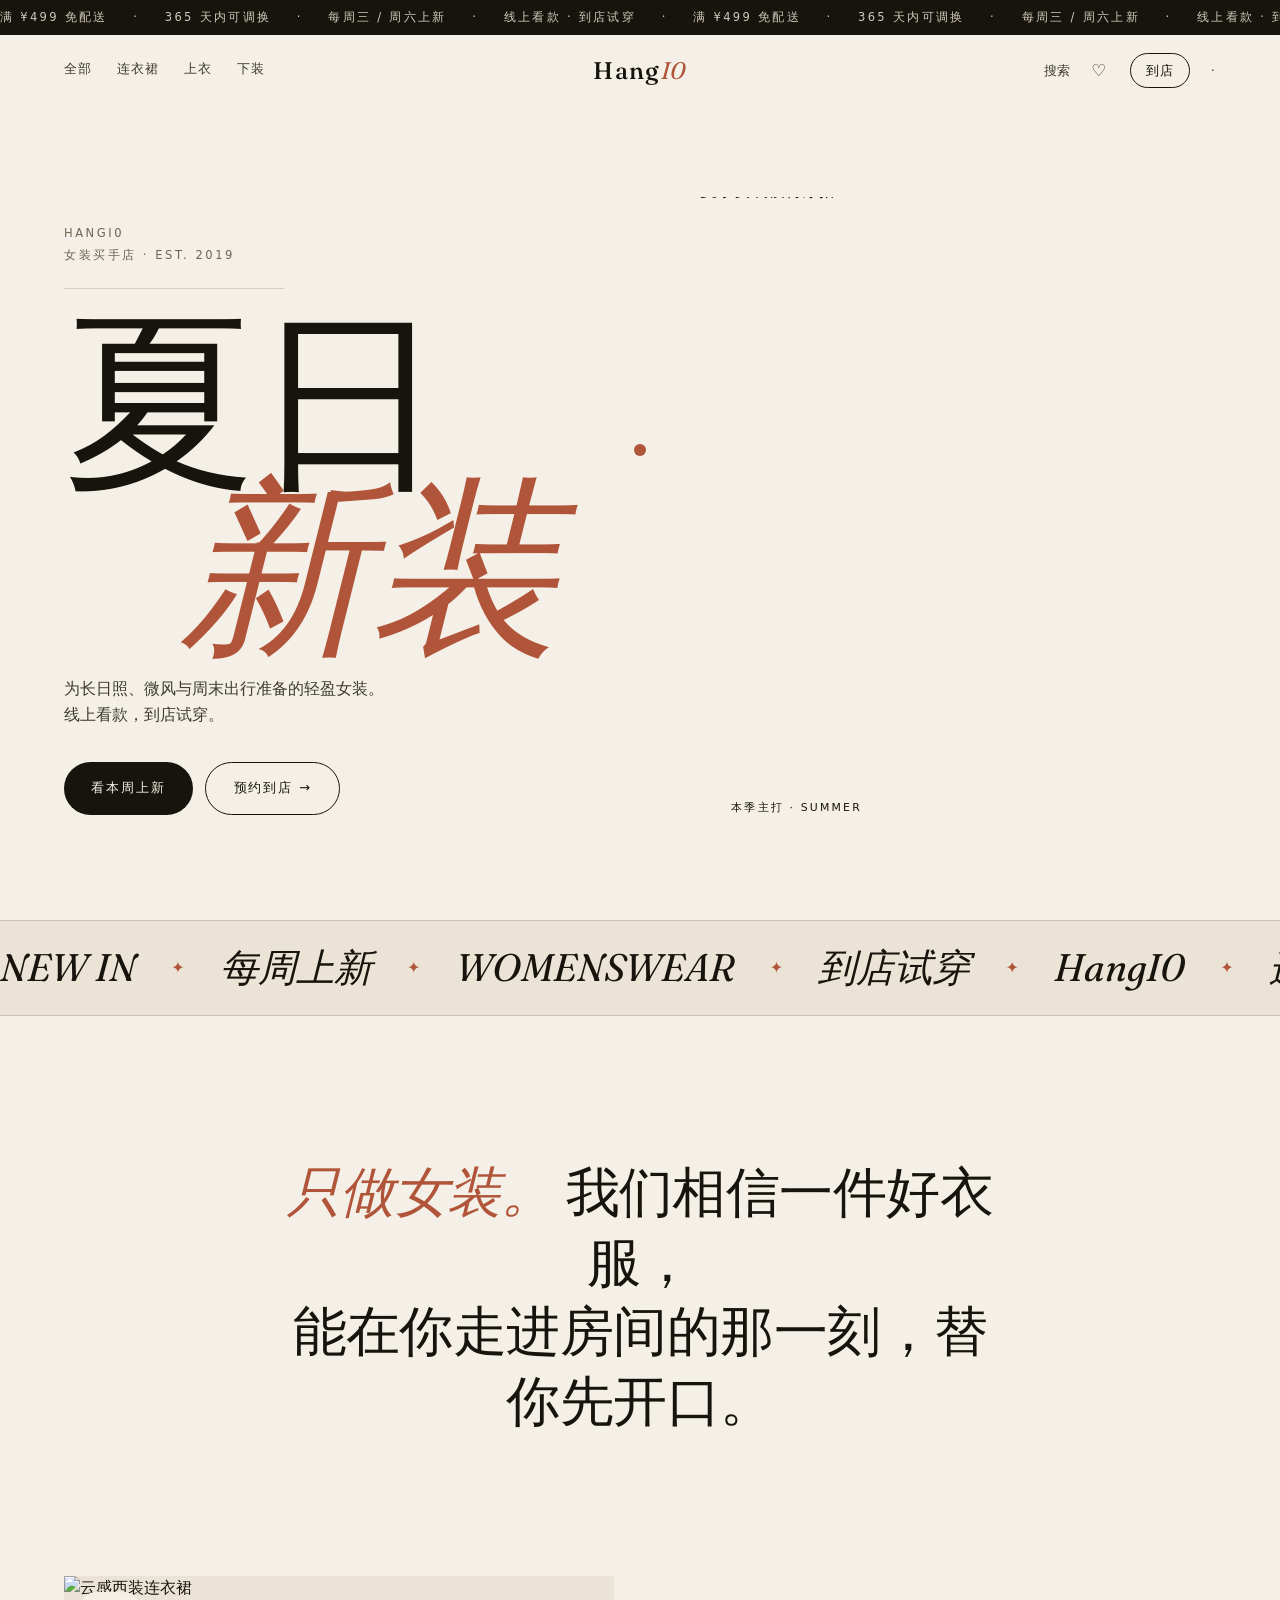
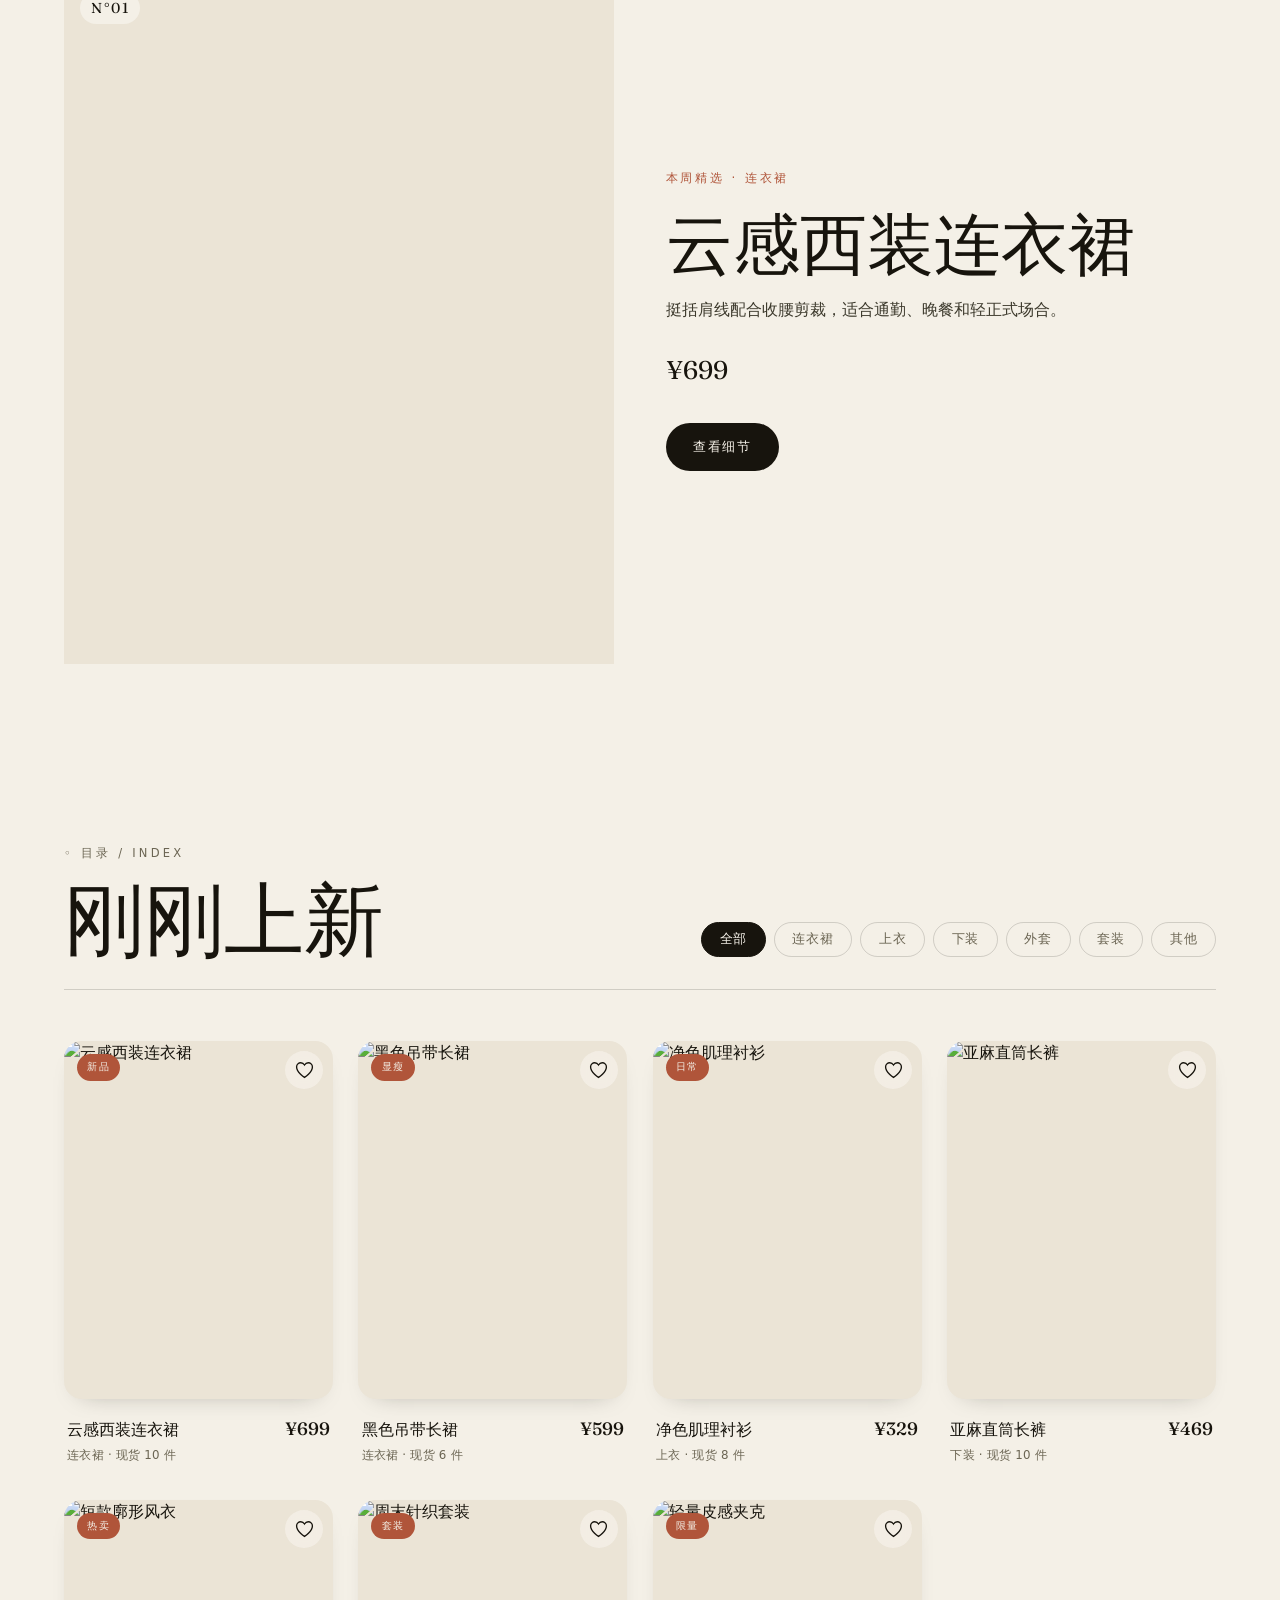
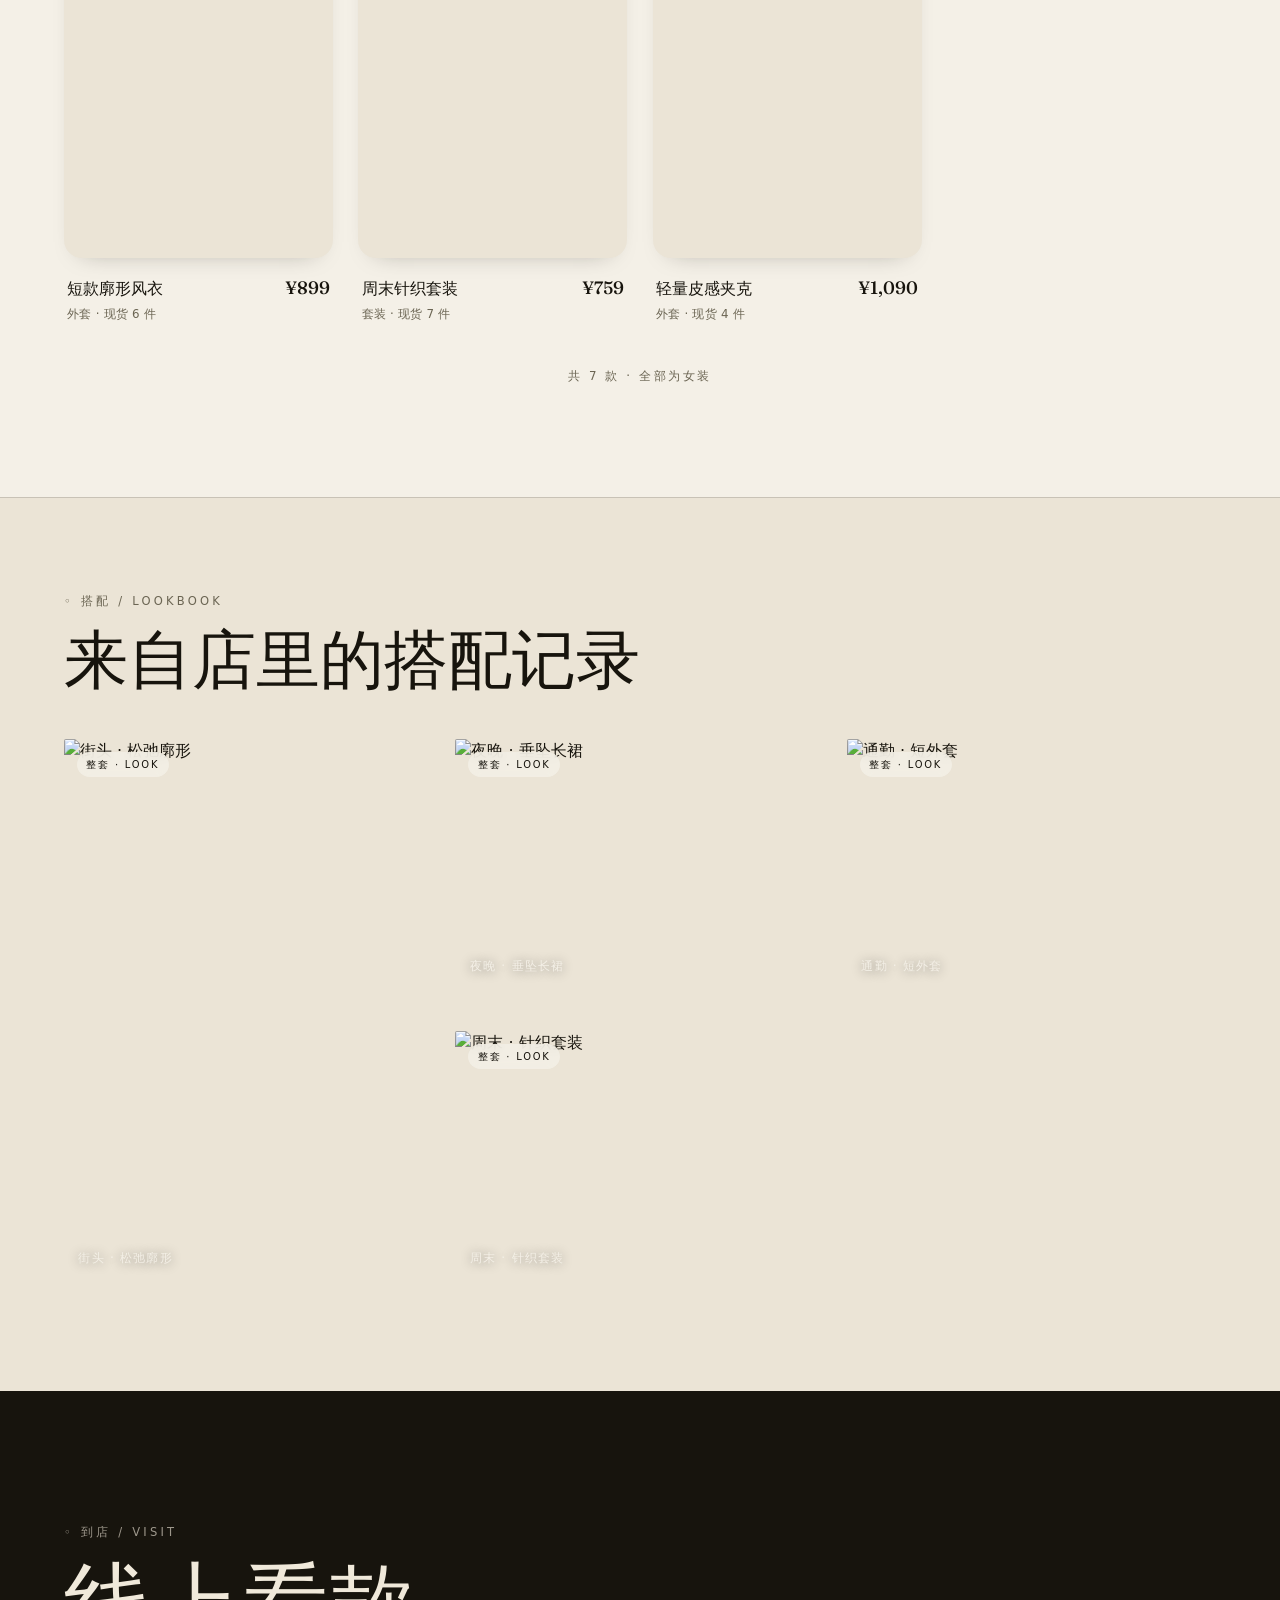
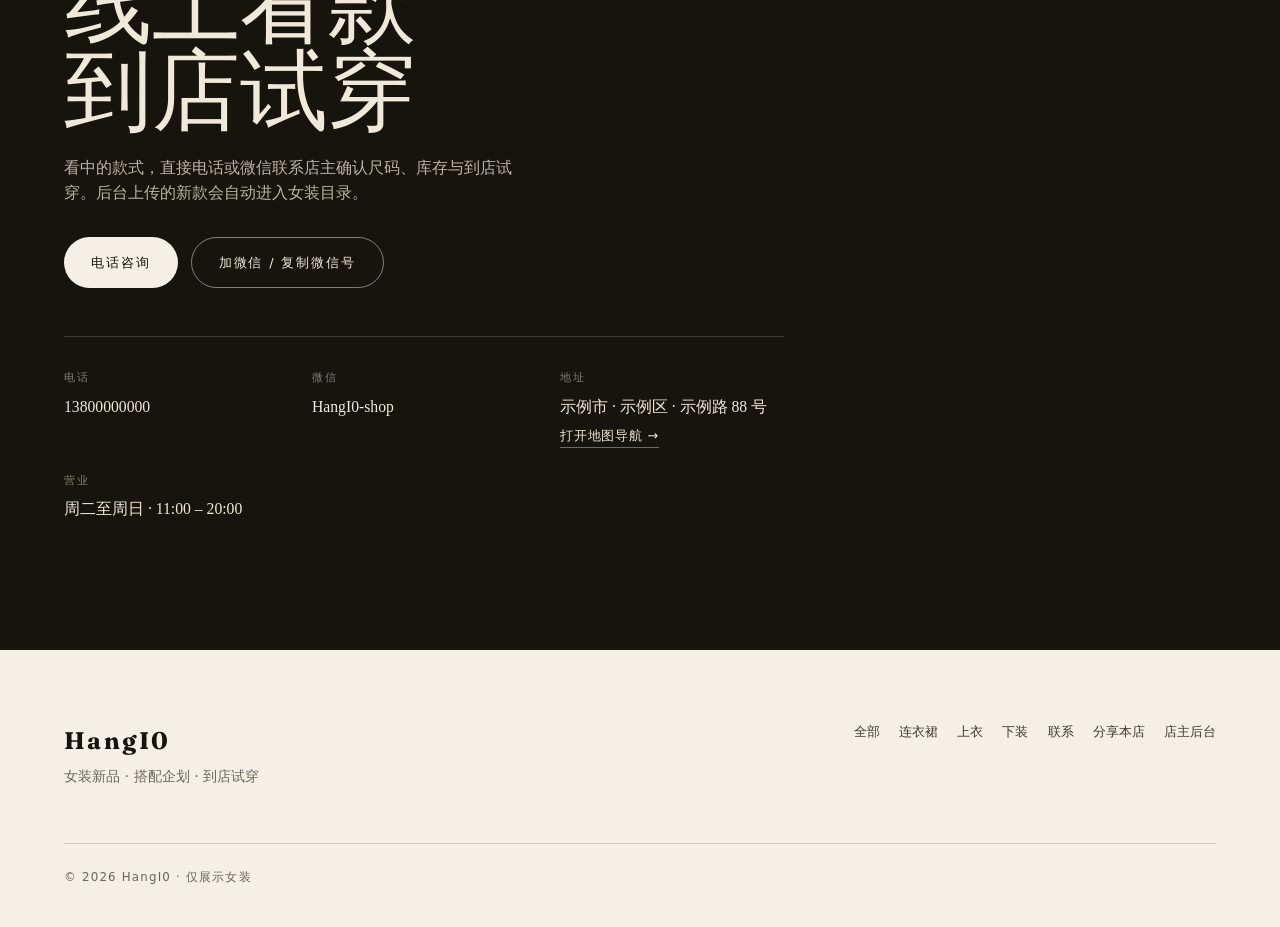
==== commit 21336ee6: "Add files via upload" ====
--- a/index.html
+++ b/index.html
@@ -19,7 +19,7 @@
 
     <link rel="preconnect" href="https://images.unsplash.com" />
     <link rel="preconnect" href="https://xeezfiazvuqjtjsghaqs.supabase.co" />
-    <link rel="stylesheet" href="./styles.css" />
+    <link rel="stylesheet" href="./styles.css?v=9" />
 
     <script src="https://unpkg.com/@supabase/supabase-js@2"></script>
     <script src="./config.js"></script>
@@ -184,14 +184,18 @@
             <div class="wechat-card-info">
               <span>店主微信号</span>
               <strong data-wechat-id></strong>
-              <button class="mini-btn" type="button" data-copy-wechat>复制微信号</button>
+              <div class="wechat-card-btns">
+                <button class="mini-btn" type="button" data-copy-wechat>复制微信号</button>
+                <button class="mini-btn" type="button" data-open-wechat>打开微信</button>
+              </div>
+              <p class="wechat-hint">打开微信 → 加朋友 → 搜索框粘贴；或扫右侧二维码直接加。</p>
             </div>
             <img class="wechat-card-qr" data-wechat-qr alt="微信二维码" hidden />
           </div>
           <dl class="visit-meta">
             <div><dt>电话</dt><dd data-meta-phone>—</dd></div>
             <div><dt>微信</dt><dd data-meta-wechat>—</dd></div>
-            <div><dt>地址</dt><dd data-meta-address>—</dd></div>
+            <div><dt>地址</dt><dd data-meta-address>—</dd><a class="map-link" data-map-link target="_blank" rel="noopener" hidden>打开地图导航 →</a></div>
             <div><dt>营业</dt><dd data-meta-hours>—</dd></div>
           </dl>
         </div>
@@ -247,15 +251,12 @@
       </div>
     </dialog>
 
-    <!-- 解压模式：入口（未进入时显示） -->
-    <button class="dopamine-fab" type="button" data-dopamine-enter aria-label="进入解压空间">
-      <span class="dopa-dot" aria-hidden="true"></span>解压空间
-    </button>
-
-    <!-- 解压模式：常驻提醒条（进入后显示） -->
-    <div class="dopamine-bar dopamine-only" role="note">
-      <span>解压模式 · 纯模拟，不扣费、不会真实发货</span>
-      <button type="button" data-dopamine-exit>退出</button>
+    <!-- 解压模式：常驻提醒条（进入后显示，可收起） -->
+    <div class="dopamine-bar dopamine-only" role="note" data-dopamine-bar>
+      <span class="db-full">🎈 解压模式 · 纯模拟，不扣费、不会真实发货</span>
+      <button class="db-mini" type="button" data-dopamine-collapse>🎈 解压中</button>
+      <button class="db-exit" type="button" data-dopamine-exit>退出</button>
+      <button class="db-toggle" type="button" data-dopamine-collapse aria-label="收起提醒">收起</button>
     </div>
 
     <!-- 解压模式：全屏进入页 -->
@@ -326,7 +327,10 @@
       <div class="fab-wechat-pop" data-fab-pop hidden>
         <p>店主微信号</p>
         <strong data-fab-wechat-id></strong>
-        <button class="mini-btn" type="button" data-copy-wechat>复制微信号</button>
+        <div class="wechat-card-btns">
+          <button class="mini-btn" type="button" data-copy-wechat>复制</button>
+          <button class="mini-btn" type="button" data-open-wechat>打开微信</button>
+        </div>
         <img data-fab-wechat-qr alt="微信二维码" hidden />
       </div>
       <a class="fab-btn phone" data-fab-phone href="tel:" aria-label="电话联系店主">
@@ -346,6 +350,6 @@
       <span data-cursor-label></span>
     </div>
 
-    <script src="./app.js?v=trend-1"></script>
+    <script src="./app.js?v=trend-8"></script>
   </body>
 </html>
--- a/styles.css
+++ b/styles.css
@@ -2018,8 +2018,9 @@
 .pay-card-chip { width: 34px; height: 24px; border-radius: 5px; background: linear-gradient(135deg, #e8c976, #b0872f); }
 .pay-card-no { font-size: 1.24rem; letter-spacing: 0.14em; margin: 1rem 0 0.9rem; color: #f5e9cc; }
 .pay-card-bottom { display: flex; justify-content: space-between; font-size: 0.7rem; letter-spacing: 0.06em; color: #c9b483; }
-.co-foot { display: flex; align-items: center; justify-content: space-between; gap: 1rem; margin-top: 0.4rem; }
-.co-foot .btn.solid { flex: none; }
+.co-foot { display: flex; flex-direction: column; gap: 0.8rem; margin-top: 0.4rem; }
+.co-foot .checkout-total { text-align: right; }
+.co-foot .btn.solid { width: 100%; justify-content: center; }
 
 /* 支付弹窗 */
 .payment-dialog { width: min(400px, 92vw); padding: clamp(1.8rem, 5vw, 2.6rem); text-align: center; }
@@ -2049,3 +2050,114 @@
 .sms-head { display: flex; align-items: center; gap: 6px; font-size: 0.78rem; letter-spacing: 0.02em; color: var(--clay-deep); margin-bottom: 0.55rem; }
 .sms-body { font-size: 0.92rem; line-height: 1.75; }
 .sms-note { color: var(--ink-soft); font-size: 0.82rem; }
+
+/* =========================================================
+   尺码 / 颜色 选择
+   ========================================================= */
+.opt-group { margin: 0.4rem 0 1.2rem; }
+.opt-label {
+  font-size: 0.74rem; letter-spacing: 0.12em; text-transform: uppercase;
+  color: var(--ink-soft); margin-bottom: 0.6rem;
+}
+.opt-chips { display: flex; flex-wrap: wrap; gap: 0.5rem; }
+.opt-chip {
+  min-width: 44px; padding: 0.5rem 0.9rem; border-radius: 8px;
+  border: 1px solid var(--line); background: var(--paper);
+  font-family: inherit; font-size: 0.9rem; color: var(--ink);
+  transition: border-color 0.25s var(--ease), background 0.25s var(--ease), color 0.25s var(--ease);
+}
+.opt-chip:hover:not([disabled]) { border-color: var(--ink); }
+.opt-chip.active { background: var(--ink); color: var(--paper); border-color: var(--ink); }
+.opt-chip[disabled] { opacity: 0.35; text-decoration: line-through; cursor: not-allowed; }
+
+.opt-swatches { display: flex; flex-wrap: wrap; gap: 0.6rem; }
+.opt-swatch {
+  display: inline-flex; align-items: center; gap: 7px;
+  padding: 0.4rem 0.85rem 0.4rem 0.45rem; border-radius: 999px;
+  border: 1px solid var(--line); background: var(--paper);
+  font-family: inherit; font-size: 0.86rem; color: var(--ink);
+  transition: border-color 0.25s var(--ease), box-shadow 0.25s var(--ease);
+}
+.opt-swatch .sw { width: 18px; height: 18px; border-radius: 999px; border: 1px solid rgba(0, 0, 0, 0.14); flex: none; }
+.opt-swatch:hover { border-color: var(--ink); }
+.opt-swatch.active { border-color: var(--ink); box-shadow: 0 0 0 1px var(--ink) inset; }
+
+.ci-variant { font-size: 0.78rem; color: var(--ink-soft); margin-top: 2px; }
+
+/* 解压模式：底部留白（内容不被提醒条压住）+ 提醒条可收起 */
+body.dopamine-on { padding-bottom: 4.5rem; }
+.dopamine-bar .db-mini { display: none; background: none; padding: 0 0.2rem; color: inherit; font-size: 0.8rem; letter-spacing: 0.02em; }
+.dopamine-bar .db-toggle { background: rgba(255, 255, 255, 0.16); color: var(--cream-on-dark); font-size: 0.72rem; }
+.dopamine-bar .db-toggle:hover { background: rgba(255, 255, 255, 0.3); }
+.dopamine-bar.collapsed { padding-top: 0.45rem; padding-bottom: 0.45rem; }
+.dopamine-bar.collapsed .db-full,
+.dopamine-bar.collapsed .db-exit,
+.dopamine-bar.collapsed .db-toggle { display: none; }
+.dopamine-bar.collapsed .db-mini { display: inline; }
+
+/* 浮标（入口 + 联系）滚动后再出现，避免落地第一屏遮挡 hero 按钮 */
+.dopamine-fab, .fab {
+  opacity: 0;
+  visibility: hidden;
+  transform: translateY(14px);
+  transition: opacity 0.35s var(--ease), transform 0.35s var(--ease), visibility 0.35s;
+}
+body.show-fabs .dopamine-fab,
+body.show-fabs .fab {
+  opacity: 1;
+  visibility: visible;
+  transform: none;
+}
+
+/* Lookbook 不足 4 套穿搭时用等分网格，避免塌空 */
+.lookbook-grid.few { grid-template-columns: repeat(2, 1fr); grid-template-rows: none; }
+.lookbook-grid.few .lb { height: auto; aspect-ratio: 3 / 4; grid-row: auto; grid-column: auto; }
+
+/* 导航里的解压入口（桌面显示；手机端改在菜单里） */
+.dopa-nav { display: inline-flex; align-items: center; gap: 6px; color: var(--ink-2); }
+.dopa-nav:hover { color: var(--clay); }
+@media (max-width: 860px) { .dopa-nav { display: none; } }
+
+/* 手机菜单里的解压入口（粉色胶囊，醒目） */
+.mobile-menu .mm-dopa {
+  align-self: flex-start;
+  margin-top: 0.7rem;
+  font-family: var(--font-sans);
+  font-size: 1rem;
+  letter-spacing: 0.02em;
+  color: #fff;
+  background: #ff2e88;
+  padding: 0.75rem 1.2rem;
+  border-radius: 999px;
+}
+.mobile-menu .mm-dopa:hover { background: #e01a70; }
+
+/* 进入解压模式后隐藏入口（避免重复） */
+body.dopamine-on .dopa-nav, body.dopamine-on .mm-dopa { display: none; }
+
+/* 修复：全屏进入页是 dialog，关闭时必须隐藏（display:grid 会盖过默认隐藏，导致漏在页面底部） */
+.dopamine-intro-dialog:not([open]) { display: none; }
+
+/* 微信卡片：复制/打开微信 按钮行 + 引导 */
+.wechat-card-btns { display: flex; gap: 8px; flex-wrap: wrap; margin-top: 0.4rem; }
+.wechat-hint { font-size: 0.74rem; color: rgba(240, 233, 218, 0.6); margin-top: 0.5rem; line-height: 1.5; }
+
+/* ===== 复盘修缮：hero 排版 + 地图链接 ===== */
+/* 装饰性 SCROLL 竖字与按钮重叠，移除 */
+.hero-scroll { display: none !important; }
+/* 眉标：整段换行而不是内部断行（避免"2019"孤行） */
+.hero-kicker { flex-wrap: wrap; gap: 0.3rem 0.8rem; }
+.hero-kicker span { white-space: nowrap; }
+/* 副标题：稍放宽 + 更优断行，减少"女/装"式断词 */
+.hero-sub { max-width: 38ch; text-wrap: pretty; }
+/* 地址导航链接 */
+.map-link {
+  display: inline-block;
+  margin-top: 0.45rem;
+  font-size: 0.8rem;
+  letter-spacing: 0.06em;
+  color: var(--cream-on-dark);
+  border-bottom: 1px solid rgba(240, 233, 218, 0.4);
+  padding-bottom: 1px;
+}
+.map-link:hover { color: #fff; border-color: #fff; }
